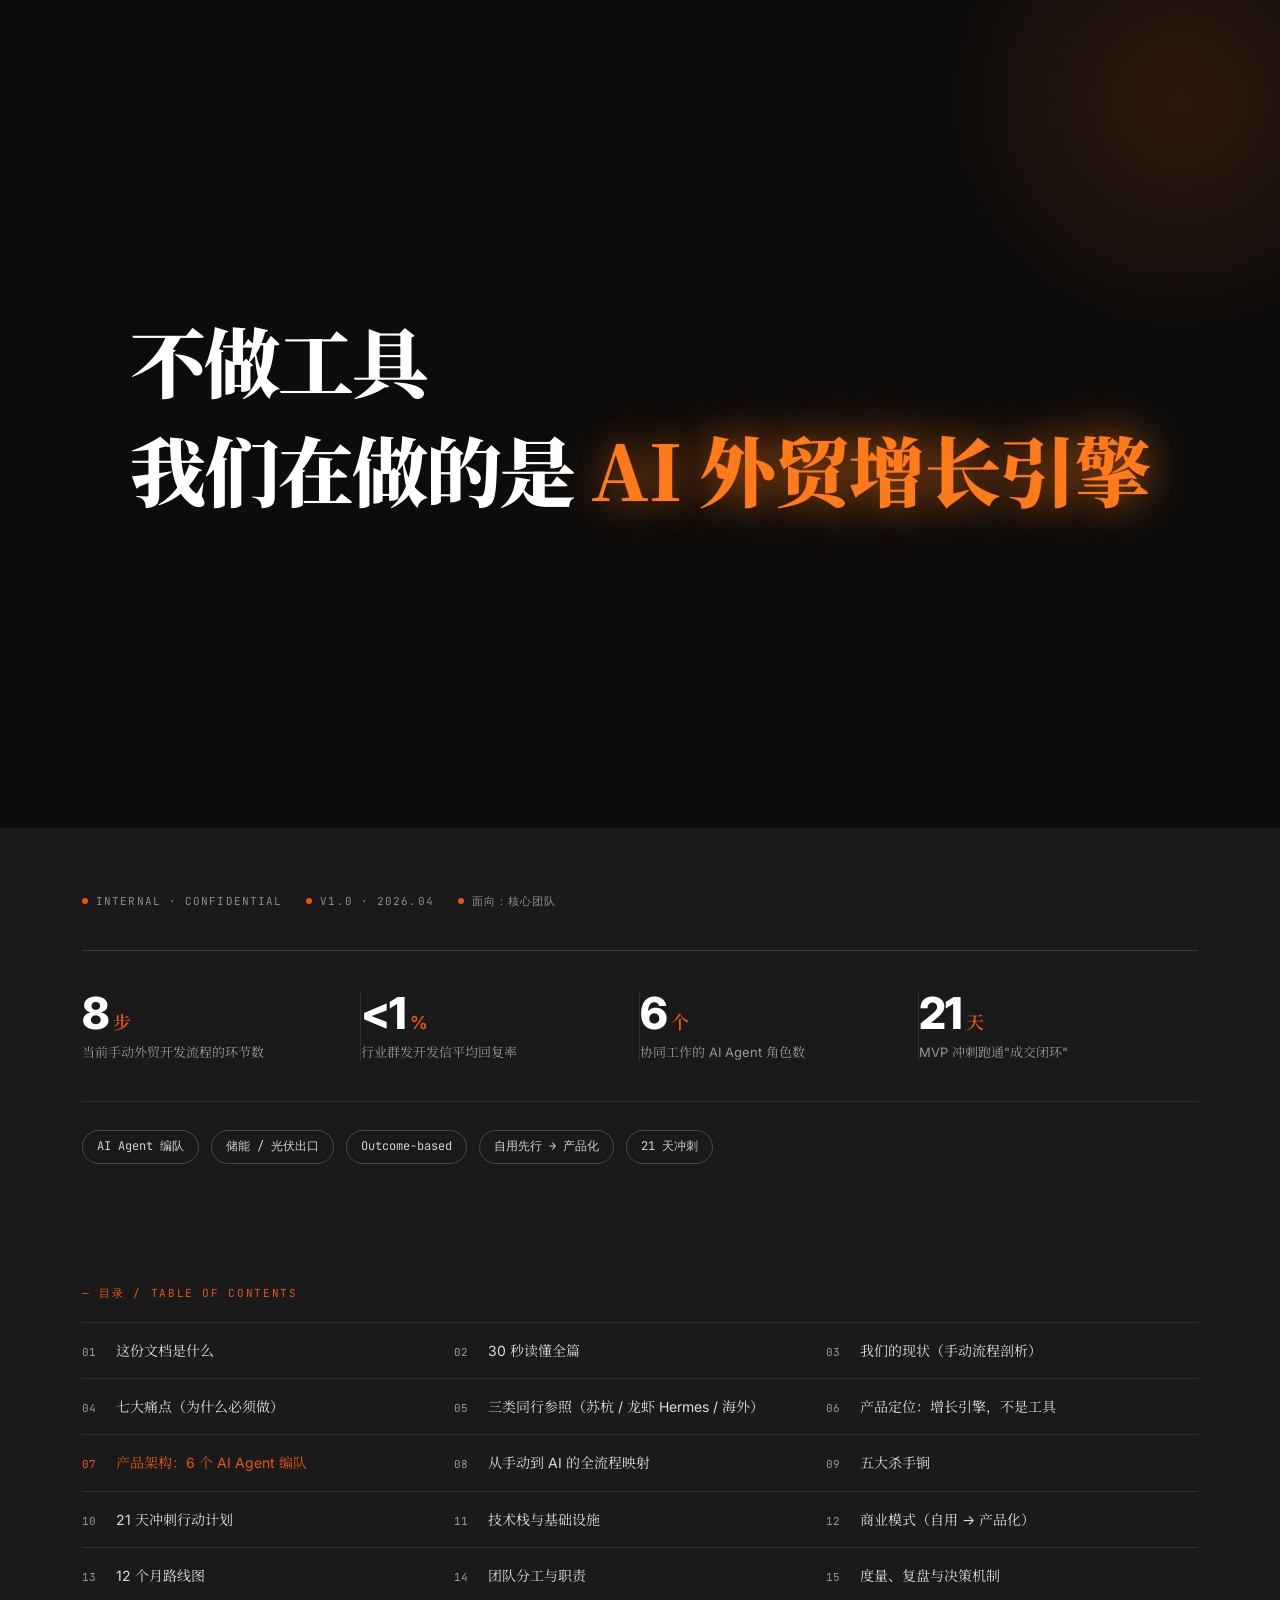
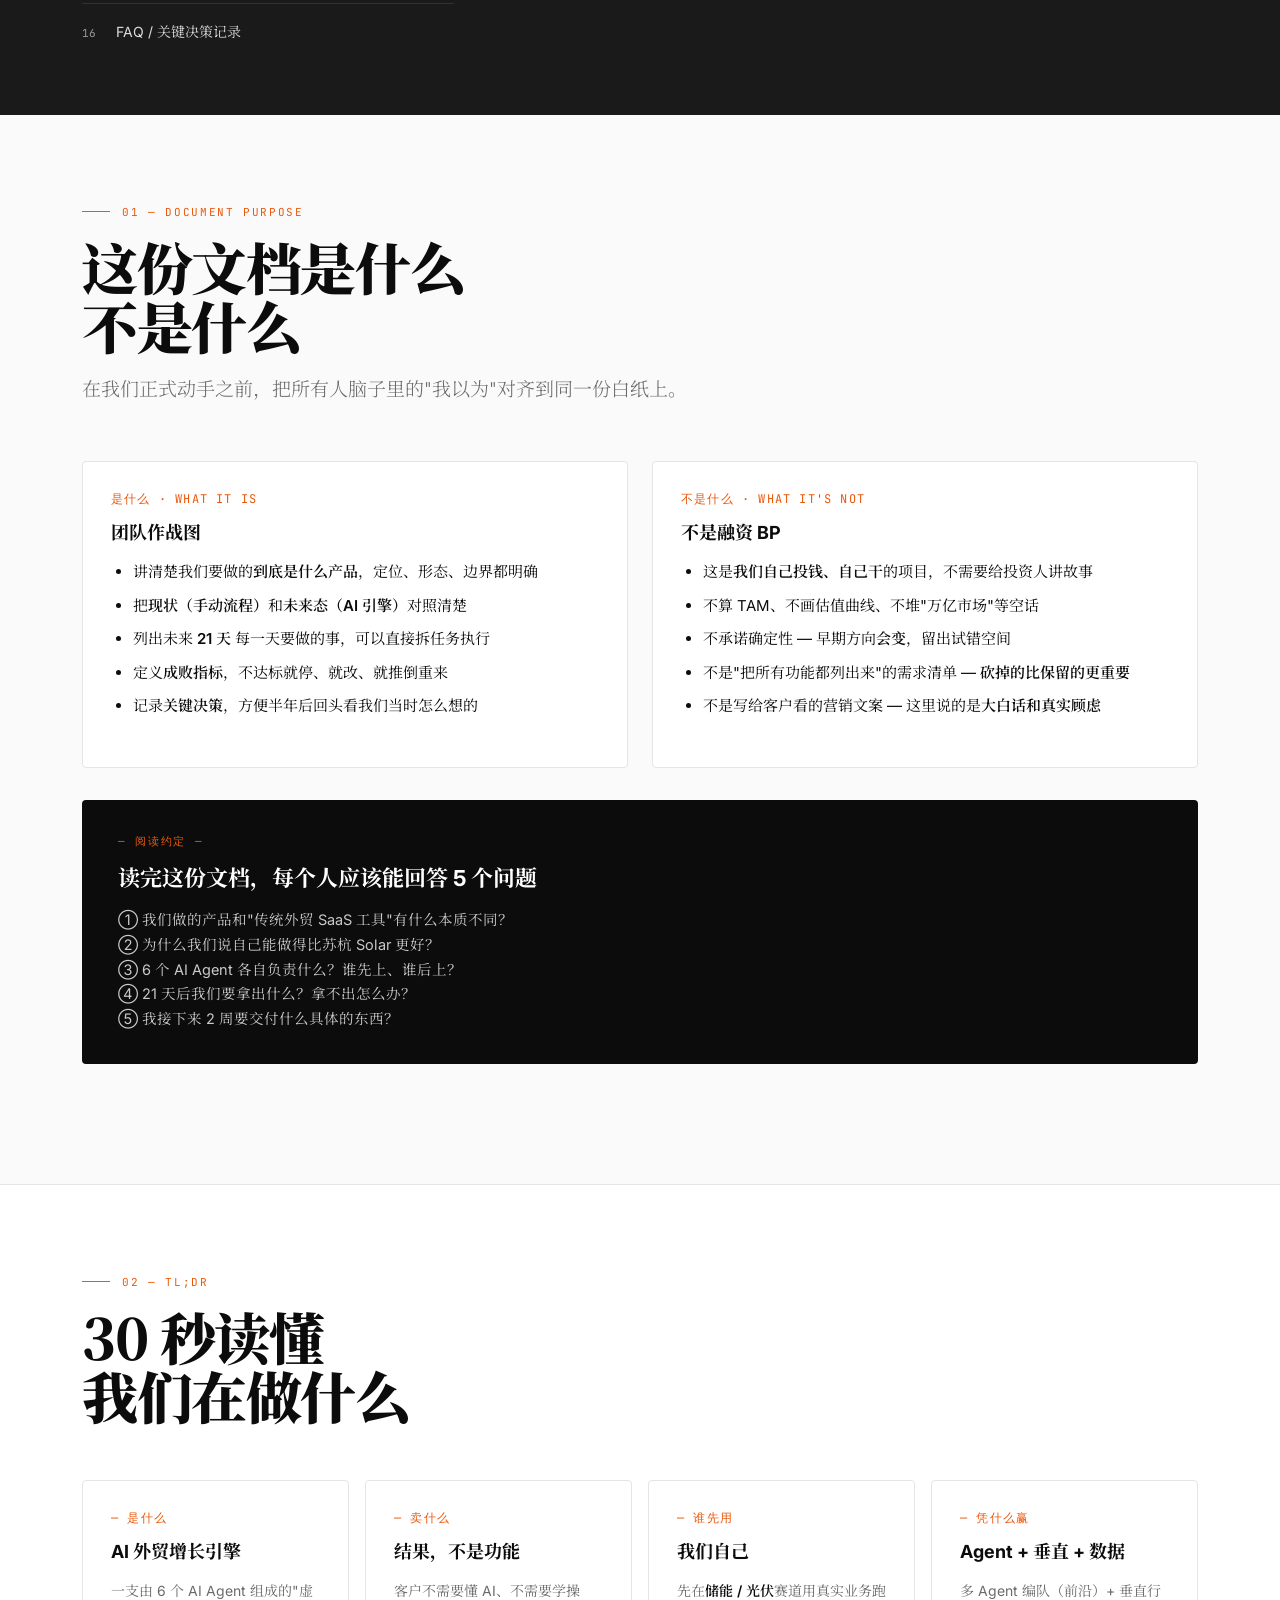
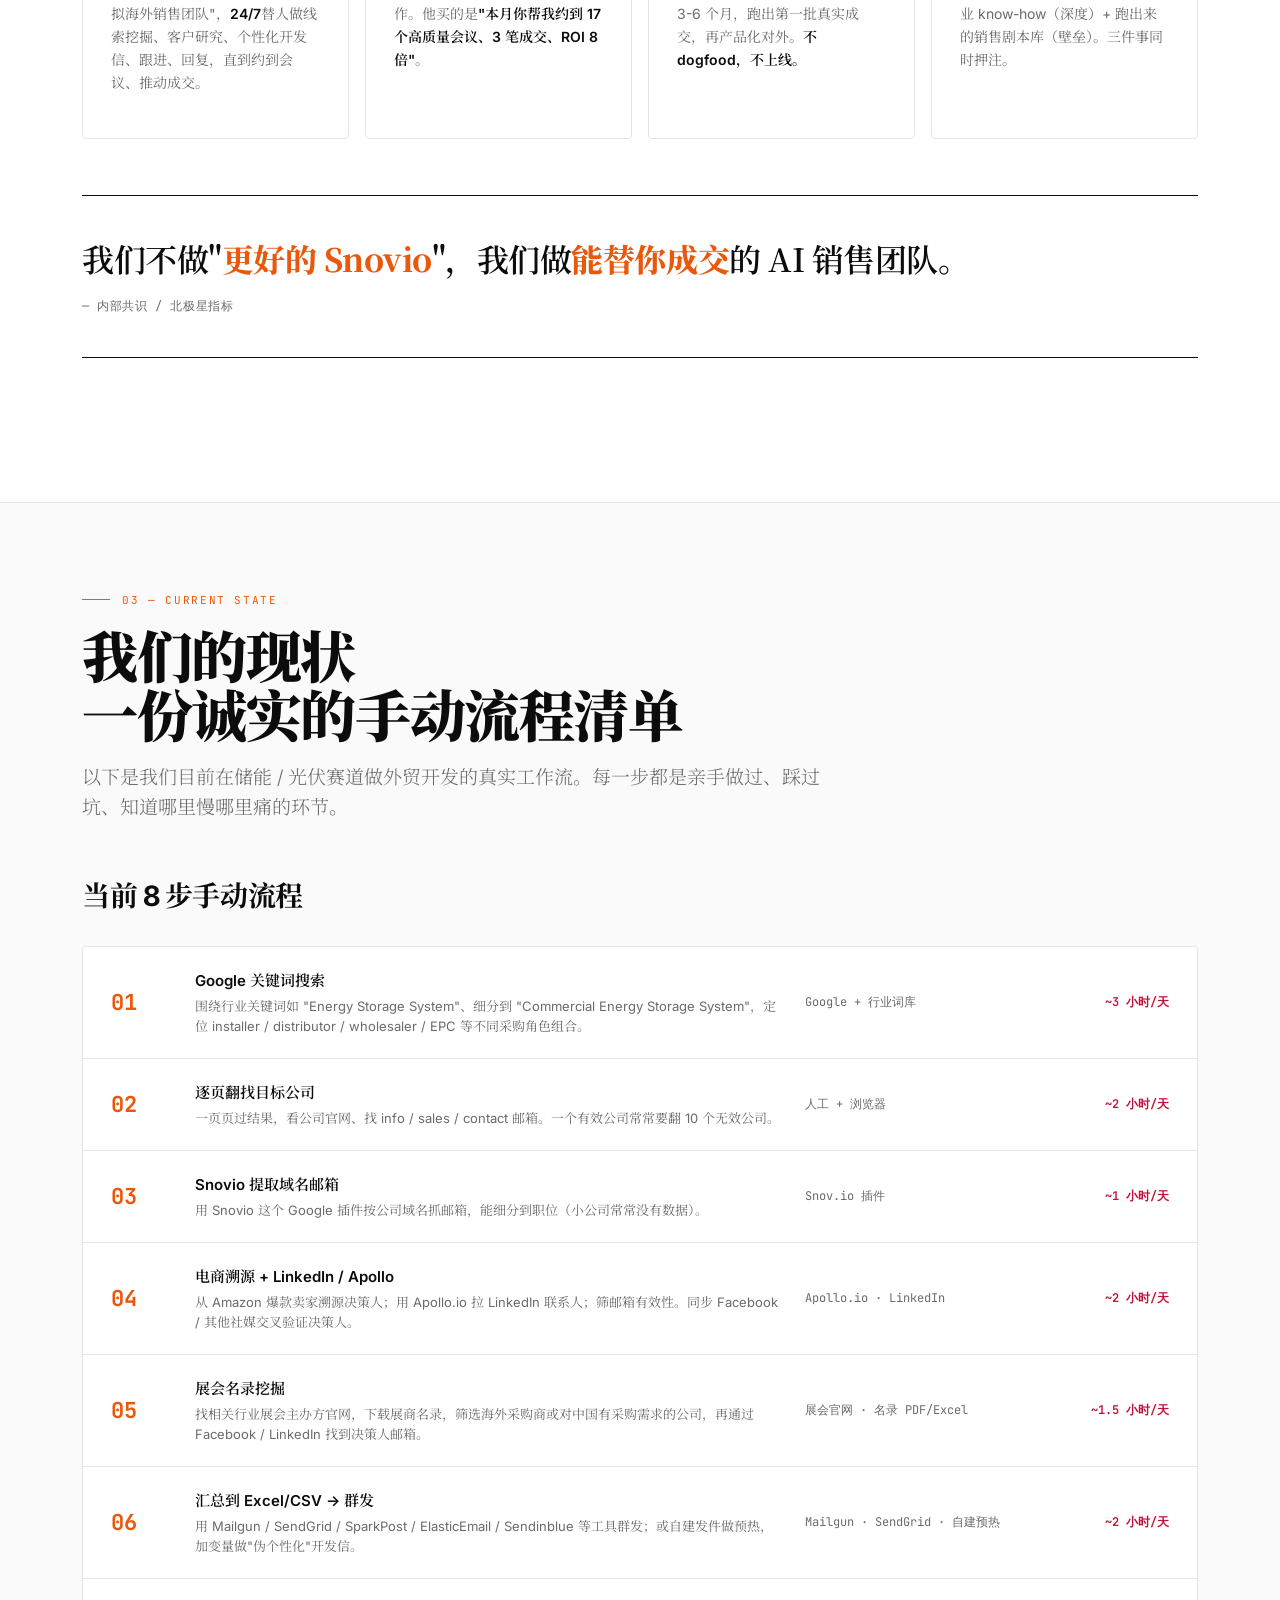
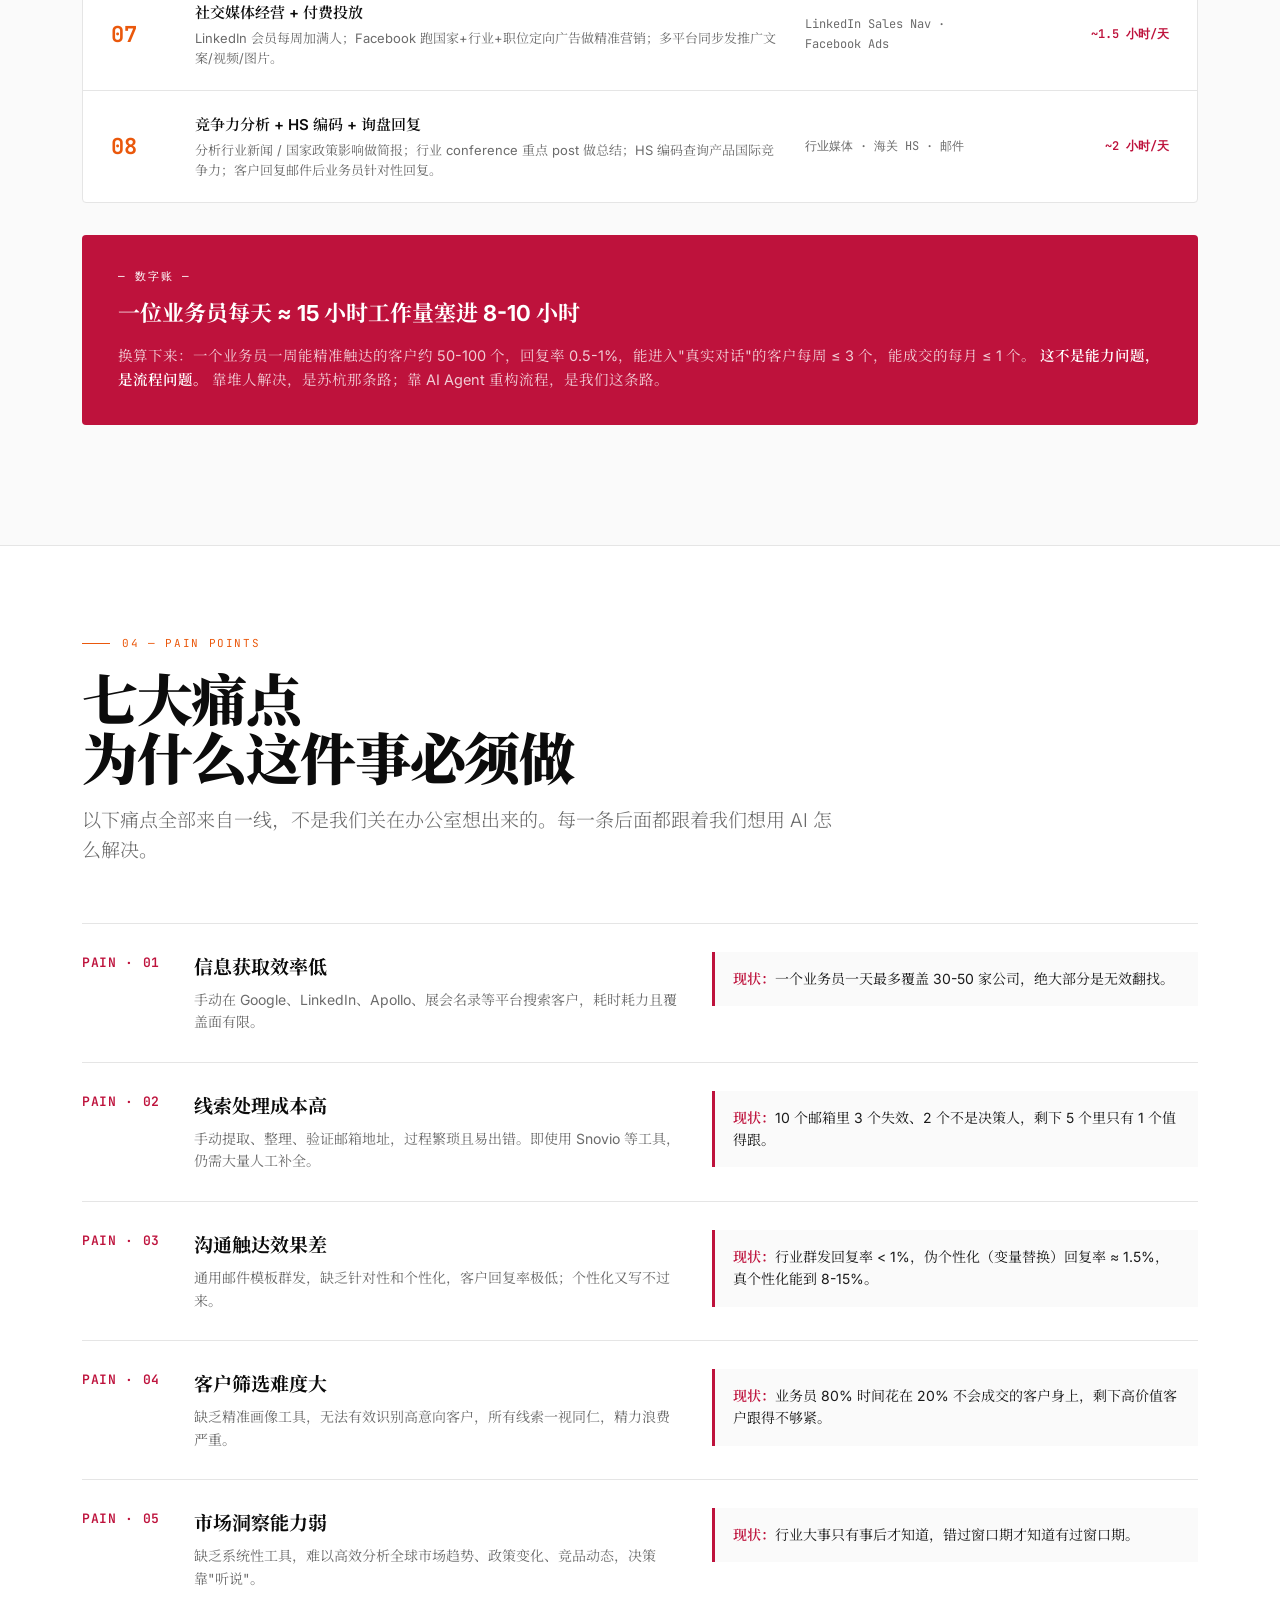
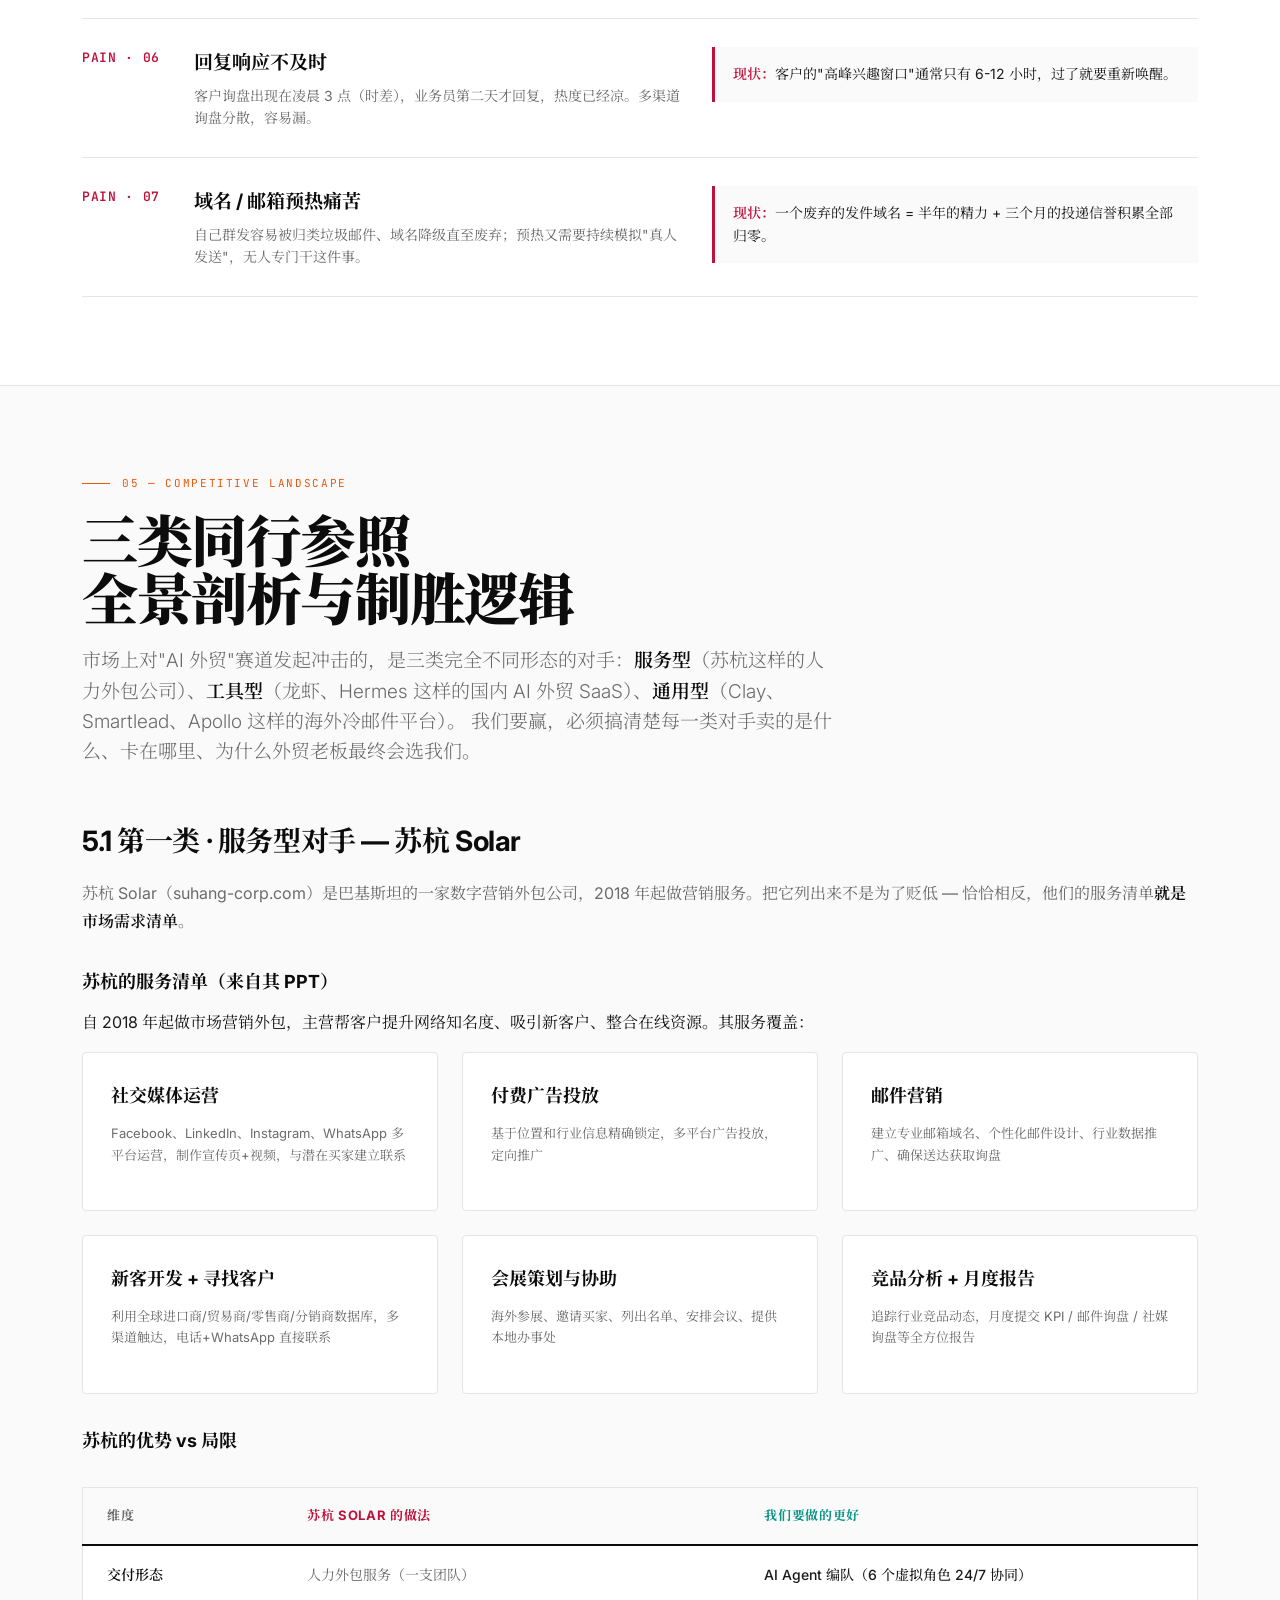
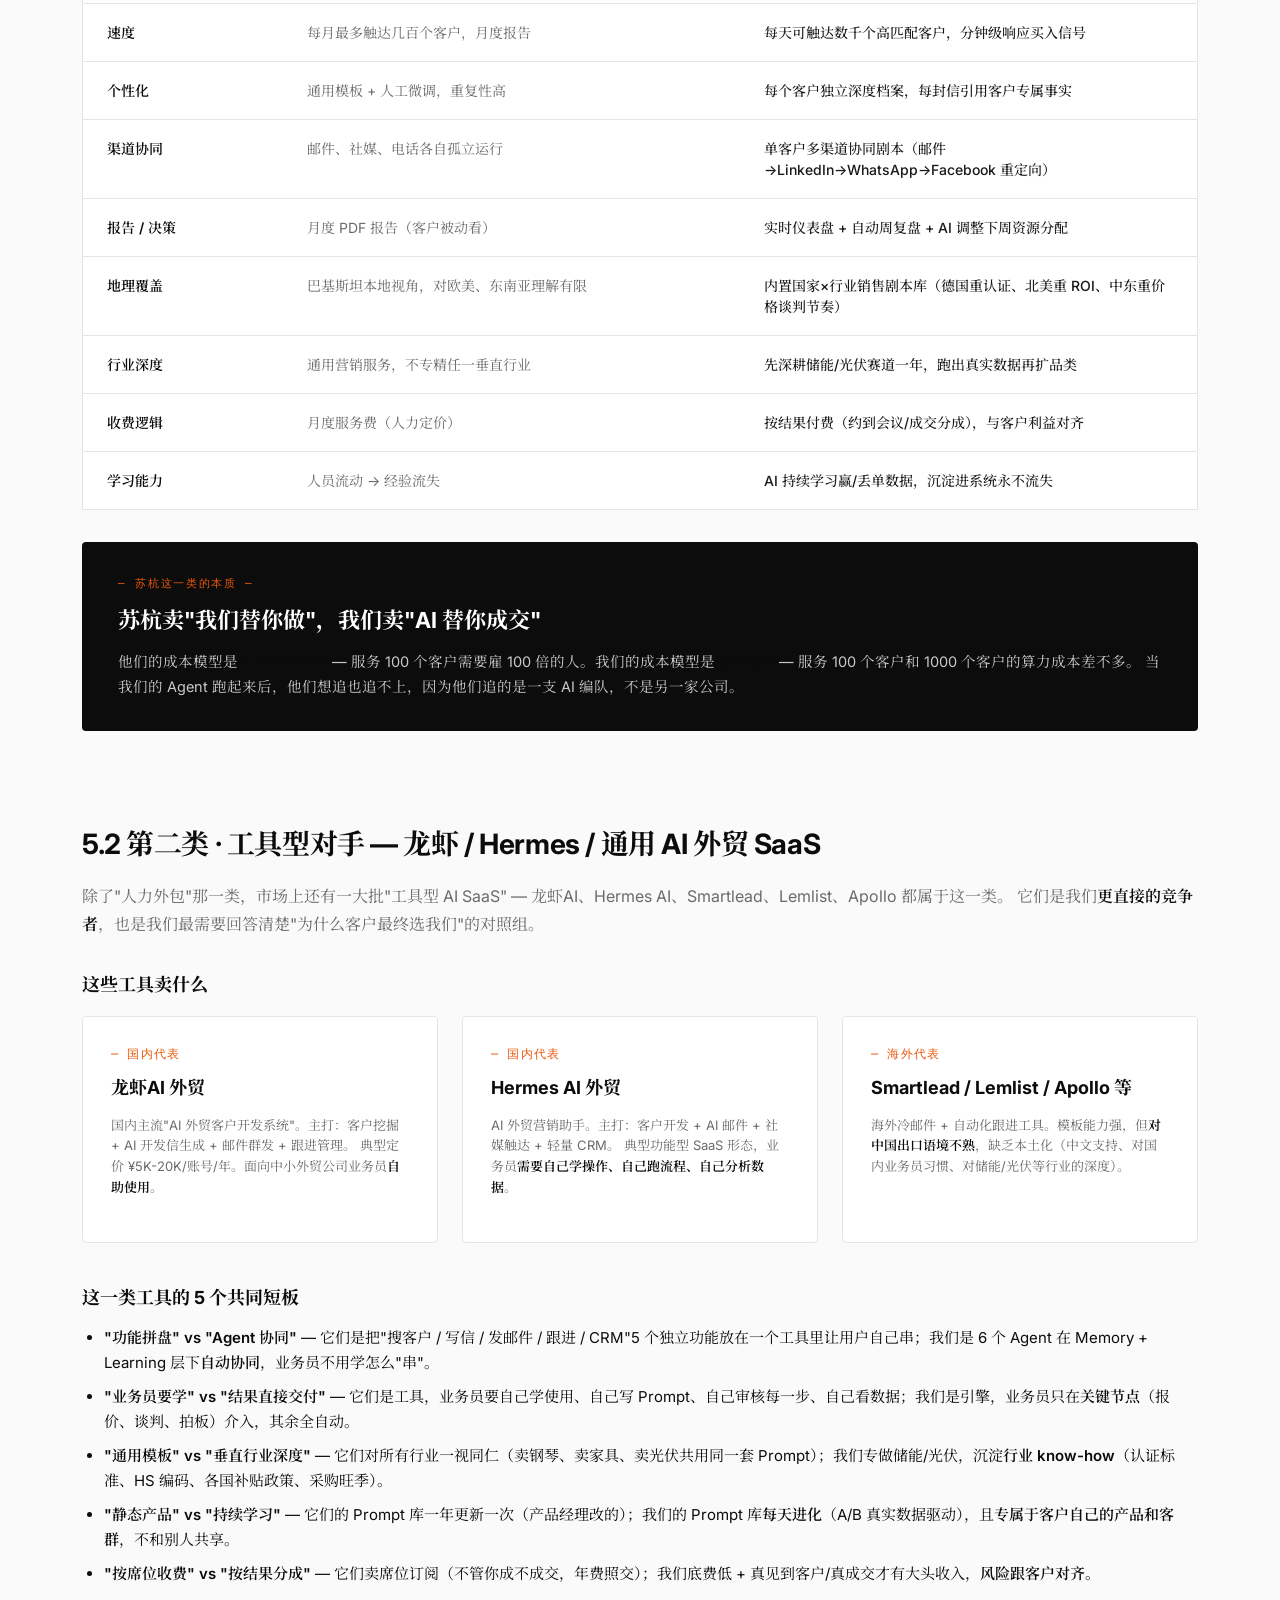
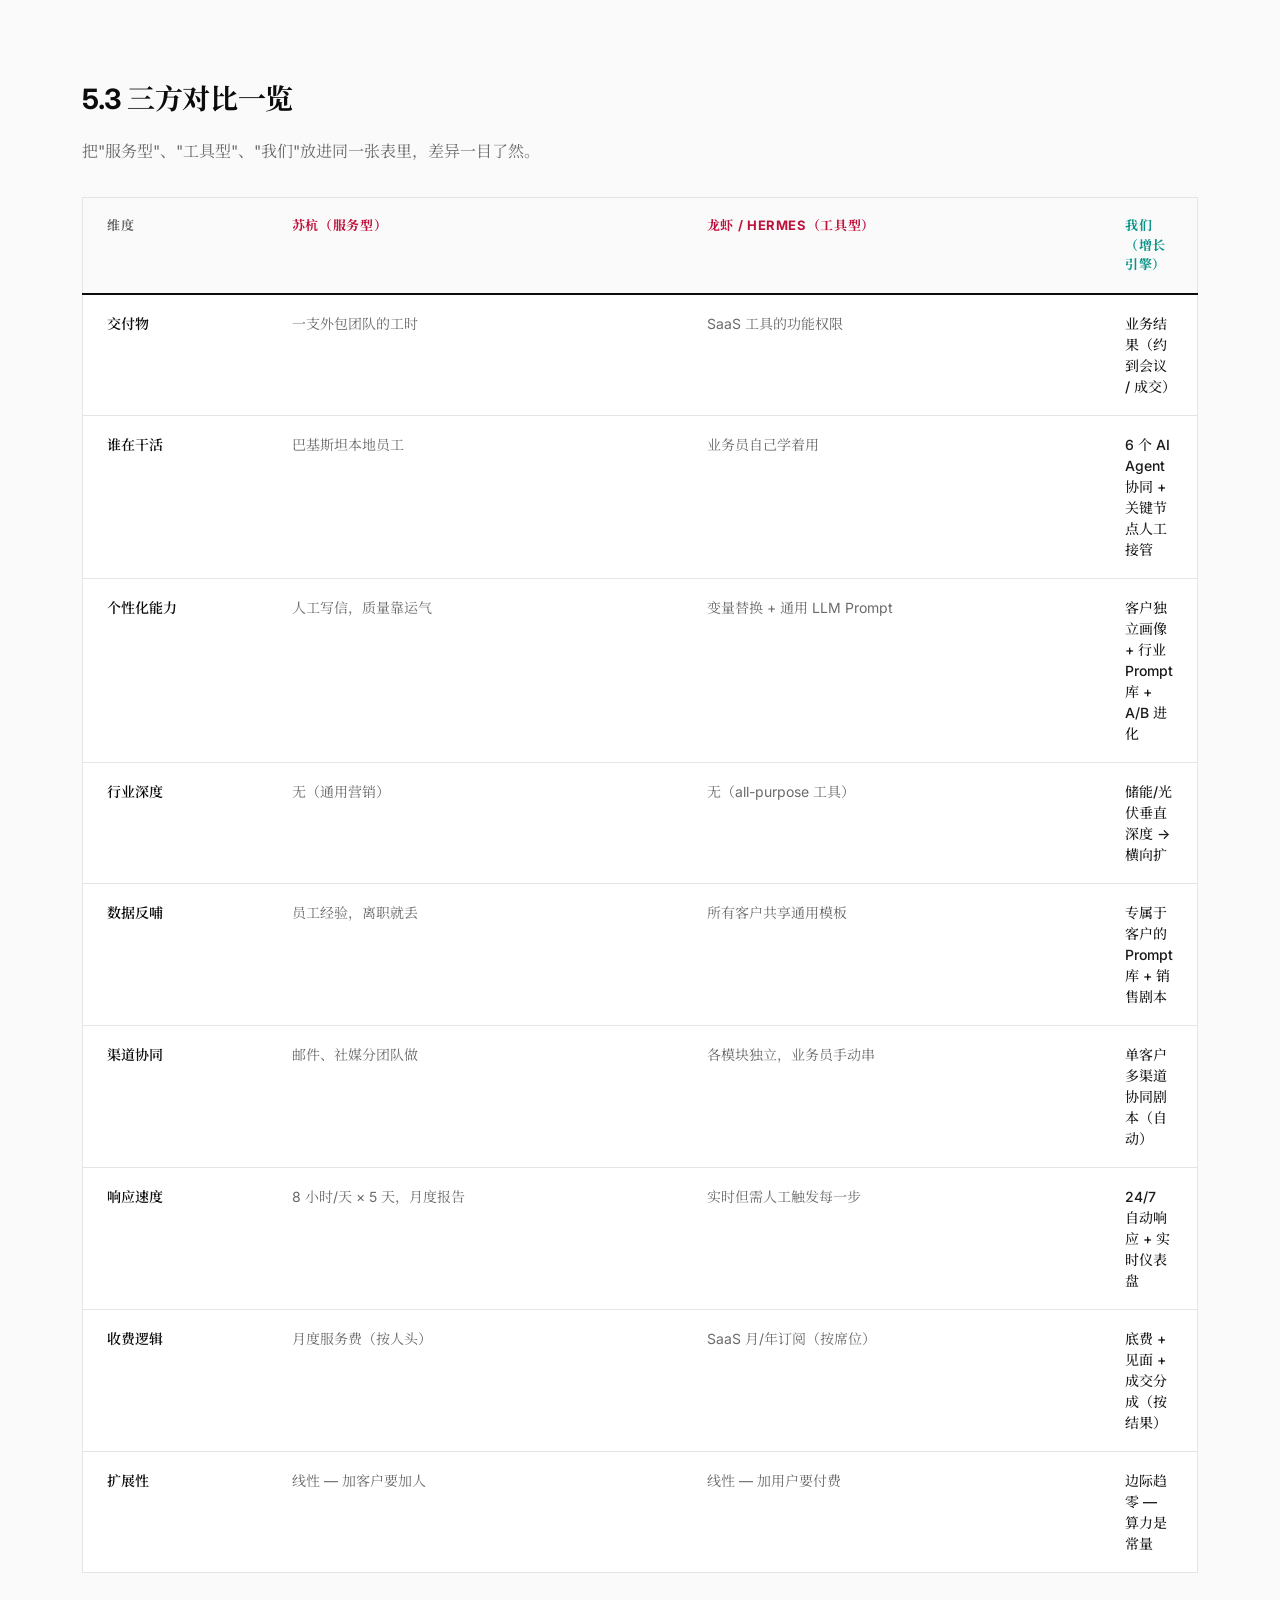
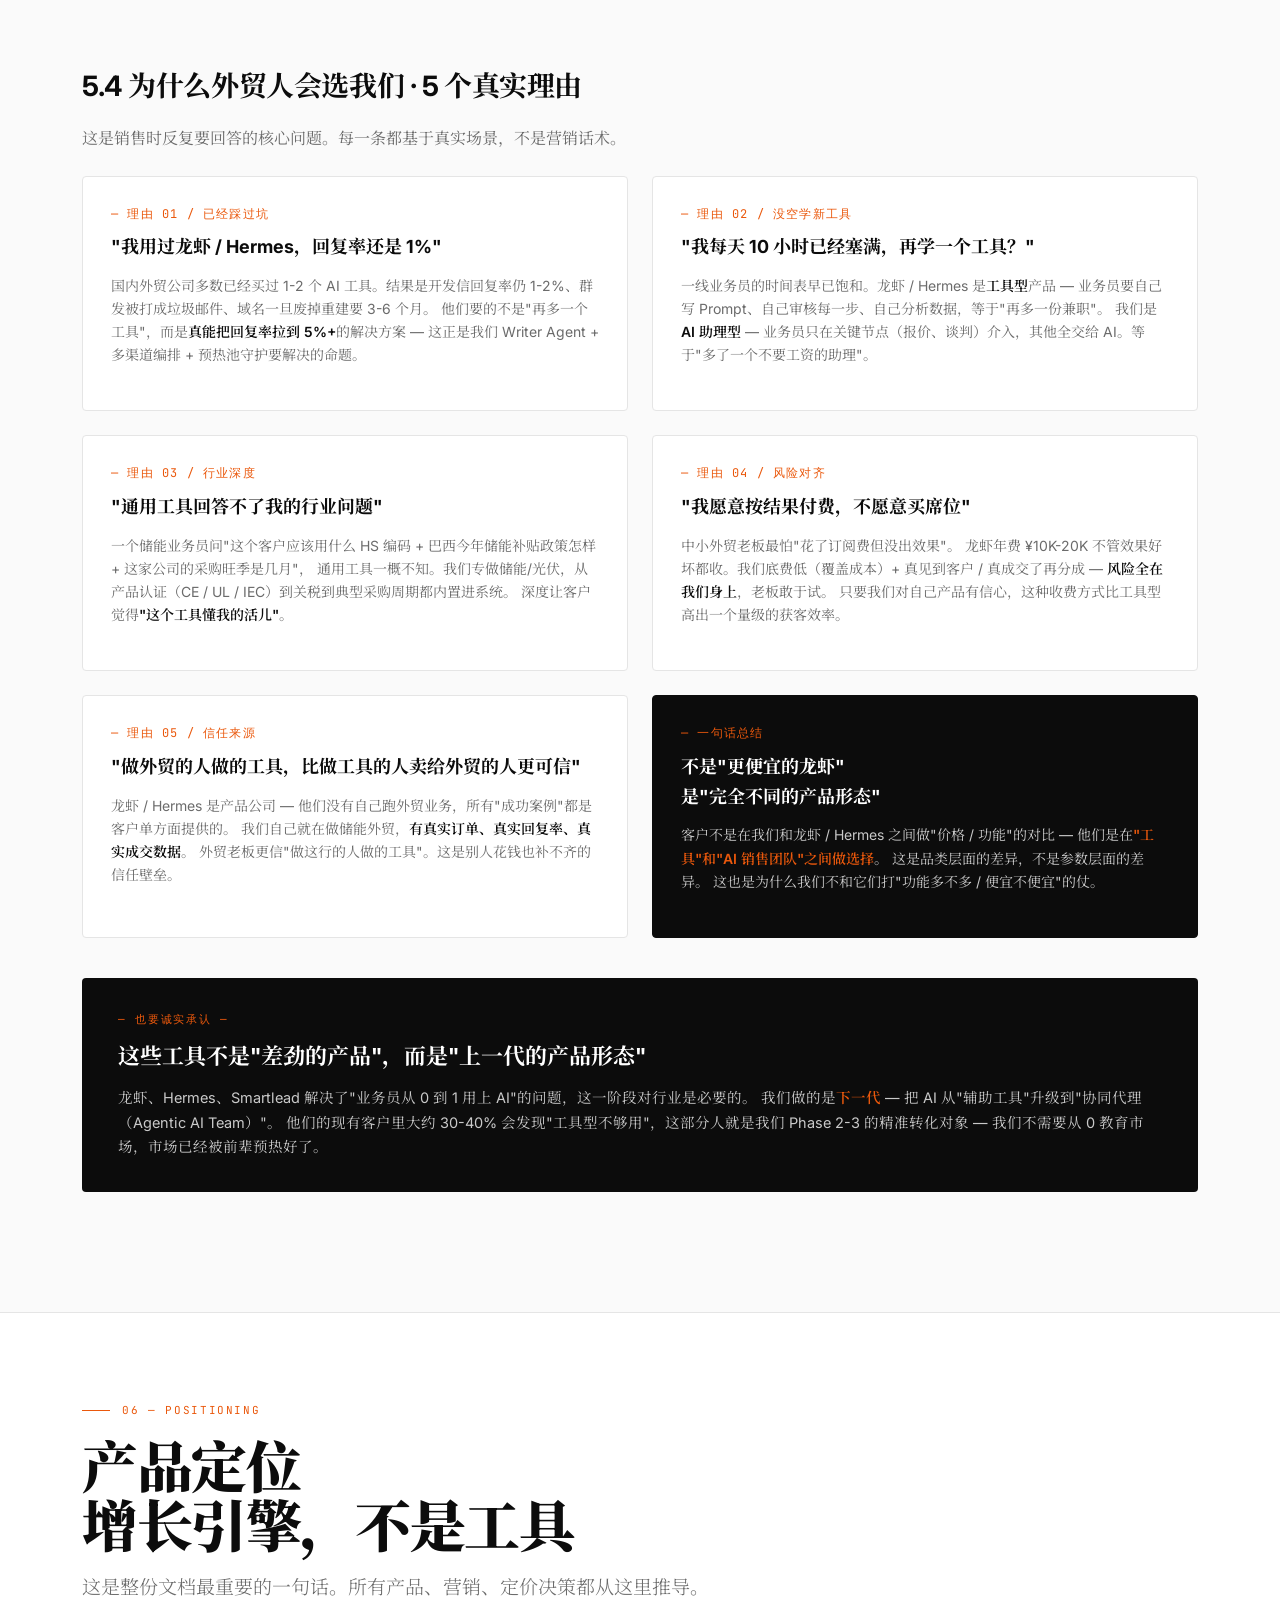
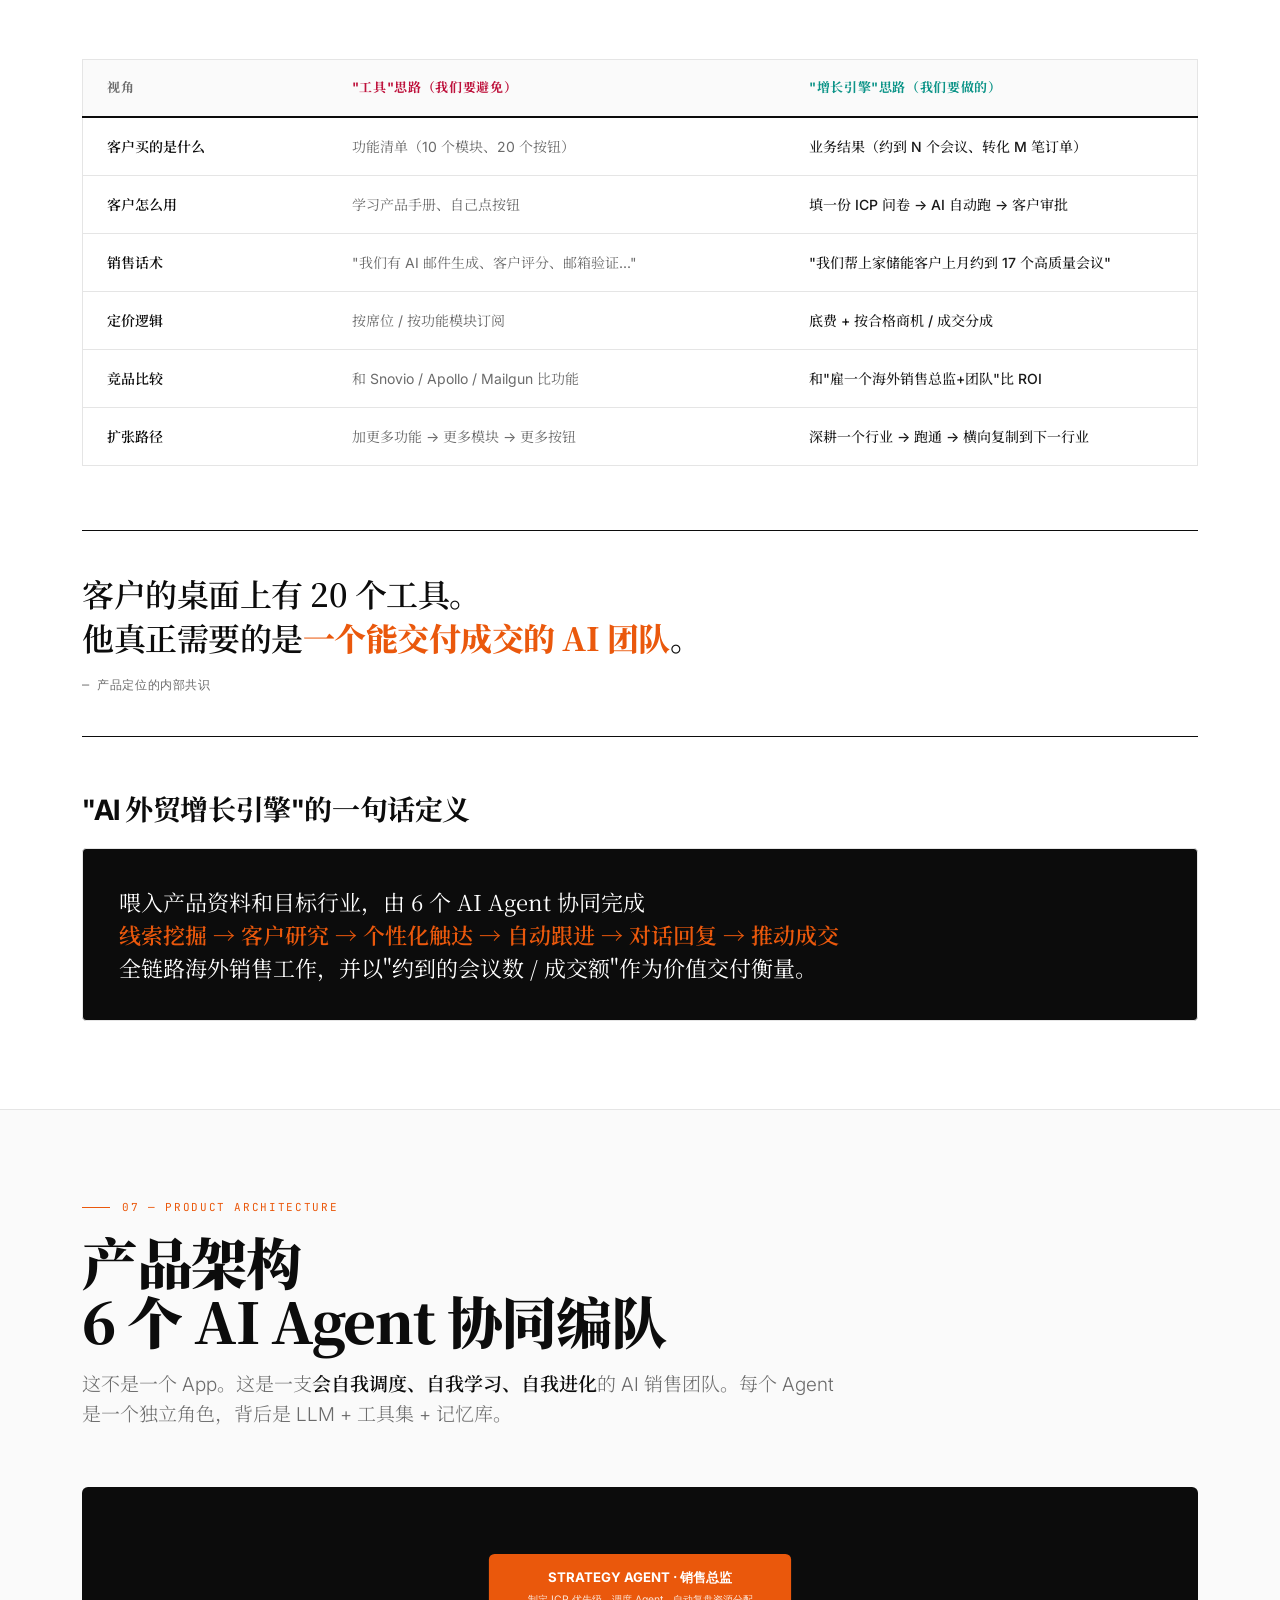
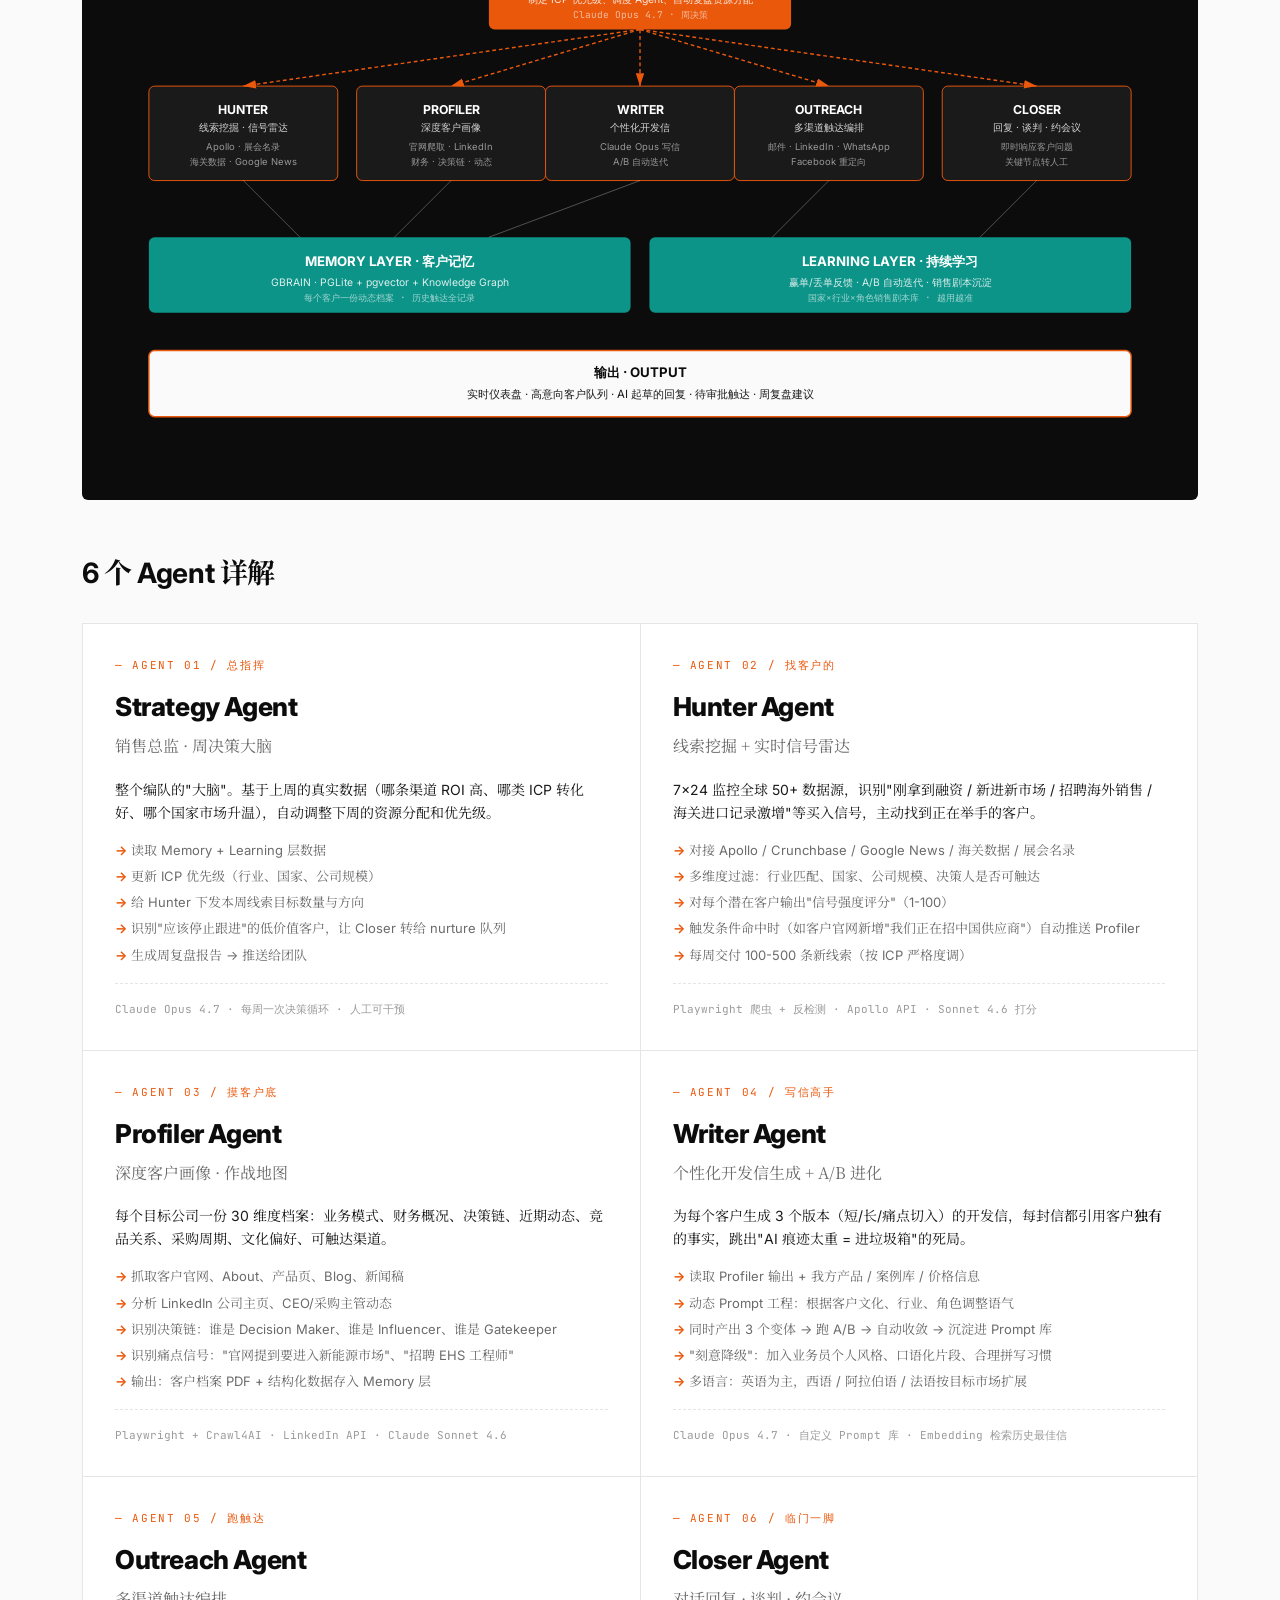
==== index.html @ c5db778c "init: AI 外贸增长引擎内部作战图 v1.0 - 16 章节单页文档（hero / TOC / 痛点 / 同行参照 / 6 Agent 架构 / GBRAIN 知识中枢 / 21 天 MVP /" ====
<!DOCTYPE html>
<html lang="zh-CN">
<head>
<meta charset="UTF-8" />
<meta name="viewport" content="width=device-width, initial-scale=1.0" />
<title>AI 外贸增长引擎 · 内部作战图</title>
<link rel="preconnect" href="https://fonts.googleapis.com" />
<link rel="preconnect" href="https://fonts.gstatic.com" crossorigin />
<link href="https://fonts.googleapis.com/css2?family=Inter:wght@300;400;500;600;700;800;900&family=JetBrains+Mono:wght@400;500;600&family=Noto+Serif+SC:wght@400;600;900&display=swap" rel="stylesheet" />
<link rel="stylesheet" href="style/main.css" />
</head>
<body>

<!-- ======================== HERO · 简约版 ======================== -->
<header class="hero hero-minimal">
  <div class="wrap">
    <h1>不做工具<br />我们在做的是 <em>AI 外贸增长引擎</em></h1>
  </div>
</header>

<!-- ======================== STATS BAND ======================== -->
<section class="stats-band">
  <div class="wrap">
    <div class="stats-meta">
      <span>Internal · Confidential</span>
      <span>v1.0 · 2026.04</span>
      <span>面向：核心团队</span>
    </div>
    <div class="hero-stats">
      <div class="hero-stat">
        <div class="hero-stat-num">8<small>步</small></div>
        <div class="hero-stat-label">当前手动外贸开发流程的环节数</div>
      </div>
      <div class="hero-stat">
        <div class="hero-stat-num">&lt;1<small>%</small></div>
        <div class="hero-stat-label">行业群发开发信平均回复率</div>
      </div>
      <div class="hero-stat">
        <div class="hero-stat-num">6<small>个</small></div>
        <div class="hero-stat-label">协同工作的 AI Agent 角色数</div>
      </div>
      <div class="hero-stat">
        <div class="hero-stat-num">21<small>天</small></div>
        <div class="hero-stat-label">MVP 冲刺跑通"成交闭环"</div>
      </div>
    </div>
    <div class="stats-tags">
      <span class="hero-tag">AI Agent 编队</span>
      <span class="hero-tag">储能 / 光伏出口</span>
      <span class="hero-tag">Outcome-based</span>
      <span class="hero-tag">自用先行 → 产品化</span>
      <span class="hero-tag">21 天冲刺</span>
    </div>
  </div>
</section>

<!-- ======================== TOC ======================== -->
<nav class="toc">
  <div class="wrap">
    <div class="toc-title">— 目录 / Table of Contents</div>
    <div class="toc-grid">
      <a class="toc-item" href="#s1"><span class="toc-item-num">01</span>这份文档是什么</a>
      <a class="toc-item" href="#s2"><span class="toc-item-num">02</span>30 秒读懂全篇</a>
      <a class="toc-item" href="#s3"><span class="toc-item-num">03</span>我们的现状（手动流程剖析）</a>
      <a class="toc-item" href="#s4"><span class="toc-item-num">04</span>七大痛点（为什么必须做）</a>
      <a class="toc-item" href="#s5"><span class="toc-item-num">05</span>三类同行参照（苏杭 / 龙虾 Hermes / 海外）</a>
      <a class="toc-item" href="#s6"><span class="toc-item-num">06</span>产品定位：增长引擎，不是工具</a>
      <a class="toc-item" href="#s7"><span class="toc-item-num">07</span>产品架构：6 个 AI Agent 编队</a>
      <a class="toc-item" href="#s8"><span class="toc-item-num">08</span>从手动到 AI 的全流程映射</a>
      <a class="toc-item" href="#s9"><span class="toc-item-num">09</span>五大杀手锏</a>
      <a class="toc-item" href="#s10"><span class="toc-item-num">10</span>21 天冲刺行动计划</a>
      <a class="toc-item" href="#s11"><span class="toc-item-num">11</span>技术栈与基础设施</a>
      <a class="toc-item" href="#s12"><span class="toc-item-num">12</span>商业模式（自用 → 产品化）</a>
      <a class="toc-item" href="#s13"><span class="toc-item-num">13</span>12 个月路线图</a>
      <a class="toc-item" href="#s14"><span class="toc-item-num">14</span>团队分工与职责</a>
      <a class="toc-item" href="#s15"><span class="toc-item-num">15</span>度量、复盘与决策机制</a>
      <a class="toc-item" href="#s16"><span class="toc-item-num">16</span>FAQ / 关键决策记录</a>
    </div>
  </div>
</nav>

<!-- ======================== 01 ======================== -->
<section id="s1">
  <div class="wrap">
    <div class="section-head">
      <div class="section-tag">01 — Document Purpose</div>
      <h2>这份文档是什么<br />不是什么</h2>
      <p class="lead">
        在我们正式动手之前，把所有人脑子里的"我以为"对齐到同一份白纸上。
      </p>
    </div>

    <div class="grid-2">
      <div class="card">
        <div class="card-num">是什么 · WHAT IT IS</div>
        <h4>团队作战图</h4>
        <ul>
          <li>讲清楚我们要做的<strong>到底是什么产品</strong>，定位、形态、边界都明确</li>
          <li>把<strong>现状（手动流程）</strong>和<strong>未来态（AI 引擎）</strong>对照清楚</li>
          <li>列出未来 <strong>21 天</strong> 每一天要做的事，可以直接拆任务执行</li>
          <li>定义<strong>成败指标</strong>，不达标就停、就改、就推倒重来</li>
          <li>记录<strong>关键决策</strong>，方便半年后回头看我们当时怎么想的</li>
        </ul>
      </div>
      <div class="card">
        <div class="card-num">不是什么 · WHAT IT'S NOT</div>
        <h4>不是融资 BP</h4>
        <ul>
          <li>这是<strong>我们自己投钱、自己干</strong>的项目，不需要给投资人讲故事</li>
          <li>不算 TAM、不画估值曲线、不堆"万亿市场"等空话</li>
          <li>不承诺确定性 — 早期方向<strong>会变</strong>，留出试错空间</li>
          <li>不是"把所有功能都列出来"的需求清单 — <strong>砍掉的比保留的更重要</strong></li>
          <li>不是写给客户看的营销文案 — 这里说的是<strong>大白话和真实顾虑</strong></li>
        </ul>
      </div>
    </div>

    <div class="callout">
      <span class="callout-tag">— 阅读约定 —</span>
      <h4>读完这份文档，每个人应该能回答 5 个问题</h4>
      <p>
        ① 我们做的产品和"传统外贸 SaaS 工具"有什么本质不同？<br>
        ② 为什么我们说自己能做得比苏杭 Solar 更好？<br>
        ③ 6 个 AI Agent 各自负责什么？谁先上、谁后上？<br>
        ④ 21 天后我们要拿出什么？拿不出怎么办？<br>
        ⑤ 我接下来 2 周要交付什么具体的东西？
      </p>
    </div>
  </div>
</section>

<!-- ======================== 02 TL;DR ======================== -->
<section id="s2" style="background: var(--paper);">
  <div class="wrap">
    <div class="section-head">
      <div class="section-tag">02 — TL;DR</div>
      <h2>30 秒读懂<br />我们在做什么</h2>
    </div>

    <div class="grid-4">
      <div class="card">
        <div class="card-num">— 是什么</div>
        <h4>AI 外贸增长引擎</h4>
        <p style="font-size: 14px; color: var(--muted); line-height: 1.65;">
          一支由 6 个 AI Agent 组成的"虚拟海外销售团队"，<strong>24/7</strong>替人做线索挖掘、客户研究、个性化开发信、跟进、回复，直到约到会议、推动成交。
        </p>
      </div>
      <div class="card">
        <div class="card-num">— 卖什么</div>
        <h4>结果，不是功能</h4>
        <p style="font-size: 14px; color: var(--muted); line-height: 1.65;">
          客户不需要懂 AI、不需要学操作。他买的是<strong>"本月你帮我约到 17 个高质量会议、3 笔成交、ROI 8 倍"</strong>。
        </p>
      </div>
      <div class="card">
        <div class="card-num">— 谁先用</div>
        <h4>我们自己</h4>
        <p style="font-size: 14px; color: var(--muted); line-height: 1.65;">
          先在<strong>储能 / 光伏</strong>赛道用真实业务跑 3-6 个月，跑出第一批真实成交，再产品化对外。<strong>不 dogfood，不上线。</strong>
        </p>
      </div>
      <div class="card">
        <div class="card-num">— 凭什么赢</div>
        <h4>Agent + 垂直 + 数据</h4>
        <p style="font-size: 14px; color: var(--muted); line-height: 1.65;">
          多 Agent 编队（前沿）+ 垂直行业 know-how（深度）+ 跑出来的销售剧本库（壁垒）。三件事同时押注。
        </p>
      </div>
    </div>

    <div class="pull-quote">
      <p class="pull-quote-text">
        我们不做"<em>更好的 Snovio</em>"，我们做<em>能替你成交</em>的 AI 销售团队。
      </p>
      <div class="pull-quote-attr">— 内部共识 / 北极星指标</div>
    </div>
  </div>
</section>

<!-- ======================== 03 现状 ======================== -->
<section id="s3">
  <div class="wrap">
    <div class="section-head">
      <div class="section-tag">03 — Current State</div>
      <h2>我们的现状<br />一份诚实的手动流程清单</h2>
      <p class="lead">
        以下是我们目前在储能 / 光伏赛道做外贸开发的真实工作流。每一步都是亲手做过、踩过坑、知道哪里慢哪里痛的环节。
      </p>
    </div>

    <h3>当前 8 步手动流程</h3>

    <div class="flow">
      <div class="flow-step">
        <div class="flow-step-num">01</div>
        <div>
          <div class="flow-step-title">Google 关键词搜索</div>
          <div class="flow-step-detail">围绕行业关键词如 "Energy Storage System"、细分到 "Commercial Energy Storage System"，定位 installer / distributor / wholesaler / EPC 等不同采购角色组合。</div>
        </div>
        <div class="flow-step-tools">Google + 行业词库</div>
        <div class="flow-step-time">~3 小时/天</div>
      </div>

      <div class="flow-step">
        <div class="flow-step-num">02</div>
        <div>
          <div class="flow-step-title">逐页翻找目标公司</div>
          <div class="flow-step-detail">一页页过结果，看公司官网、找 info / sales / contact 邮箱。一个有效公司常常要翻 10 个无效公司。</div>
        </div>
        <div class="flow-step-tools">人工 + 浏览器</div>
        <div class="flow-step-time">~2 小时/天</div>
      </div>

      <div class="flow-step">
        <div class="flow-step-num">03</div>
        <div>
          <div class="flow-step-title">Snovio 提取域名邮箱</div>
          <div class="flow-step-detail">用 Snovio 这个 Google 插件按公司域名抓邮箱，能细分到职位（小公司常常没有数据）。</div>
        </div>
        <div class="flow-step-tools">Snov.io 插件</div>
        <div class="flow-step-time">~1 小时/天</div>
      </div>

      <div class="flow-step">
        <div class="flow-step-num">04</div>
        <div>
          <div class="flow-step-title">电商溯源 + LinkedIn / Apollo</div>
          <div class="flow-step-detail">从 Amazon 爆款卖家溯源决策人；用 Apollo.io 拉 LinkedIn 联系人；筛邮箱有效性。同步 Facebook / 其他社媒交叉验证决策人。</div>
        </div>
        <div class="flow-step-tools">Apollo.io · LinkedIn</div>
        <div class="flow-step-time">~2 小时/天</div>
      </div>

      <div class="flow-step">
        <div class="flow-step-num">05</div>
        <div>
          <div class="flow-step-title">展会名录挖掘</div>
          <div class="flow-step-detail">找相关行业展会主办方官网，下载展商名录，筛选海外采购商或对中国有采购需求的公司，再通过 Facebook / LinkedIn 找到决策人邮箱。</div>
        </div>
        <div class="flow-step-tools">展会官网 · 名录 PDF/Excel</div>
        <div class="flow-step-time">~1.5 小时/天</div>
      </div>

      <div class="flow-step">
        <div class="flow-step-num">06</div>
        <div>
          <div class="flow-step-title">汇总到 Excel/CSV → 群发</div>
          <div class="flow-step-detail">用 Mailgun / SendGrid / SparkPost / ElasticEmail / Sendinblue 等工具群发；或自建发件做预热，加变量做"伪个性化"开发信。</div>
        </div>
        <div class="flow-step-tools">Mailgun · SendGrid · 自建预热</div>
        <div class="flow-step-time">~2 小时/天</div>
      </div>

      <div class="flow-step">
        <div class="flow-step-num">07</div>
        <div>
          <div class="flow-step-title">社交媒体经营 + 付费投放</div>
          <div class="flow-step-detail">LinkedIn 会员每周加满人；Facebook 跑国家+行业+职位定向广告做精准营销；多平台同步发推广文案/视频/图片。</div>
        </div>
        <div class="flow-step-tools">LinkedIn Sales Nav · Facebook Ads</div>
        <div class="flow-step-time">~1.5 小时/天</div>
      </div>

      <div class="flow-step">
        <div class="flow-step-num">08</div>
        <div>
          <div class="flow-step-title">竞争力分析 + HS 编码 + 询盘回复</div>
          <div class="flow-step-detail">分析行业新闻 / 国家政策影响做简报；行业 conference 重点 post 做总结；HS 编码查询产品国际竞争力；客户回复邮件后业务员针对性回复。</div>
        </div>
        <div class="flow-step-tools">行业媒体 · 海关 HS · 邮件</div>
        <div class="flow-step-time">~2 小时/天</div>
      </div>
    </div>

    <div class="callout" style="background: var(--rose); margin-top: 32px;">
      <span class="callout-tag" style="color: white;">— 数字账 —</span>
      <h4>一位业务员每天 ≈ 15 小时工作量塞进 8-10 小时</h4>
      <p>
        换算下来：一个业务员一周能精准触达的客户约 50-100 个，回复率 0.5-1%，能进入"真实对话"的客户每周 ≤ 3 个，能成交的每月 ≤ 1 个。
        <strong style="color: white;">这不是能力问题，是流程问题。</strong>
        靠堆人解决，是苏杭那条路；靠 AI Agent 重构流程，是我们这条路。
      </p>
    </div>
  </div>
</section>

<!-- ======================== 04 痛点 ======================== -->
<section id="s4" style="background: var(--paper);">
  <div class="wrap">
    <div class="section-head">
      <div class="section-tag">04 — Pain Points</div>
      <h2>七大痛点<br />为什么这件事必须做</h2>
      <p class="lead">
        以下痛点全部来自一线，不是我们关在办公室想出来的。每一条后面都跟着我们想用 AI 怎么解决。
      </p>
    </div>

    <div class="pain-list">
      <div class="pain-row">
        <div class="pain-num">PAIN · 01</div>
        <div>
          <div class="pain-title">信息获取效率低</div>
          <div class="pain-detail">手动在 Google、LinkedIn、Apollo、展会名录等平台搜索客户，耗时耗力且覆盖面有限。</div>
        </div>
        <div class="pain-quote">一个业务员一天最多覆盖 30-50 家公司，绝大部分是无效翻找。</div>
      </div>

      <div class="pain-row">
        <div class="pain-num">PAIN · 02</div>
        <div>
          <div class="pain-title">线索处理成本高</div>
          <div class="pain-detail">手动提取、整理、验证邮箱地址，过程繁琐且易出错。即使用 Snovio 等工具，仍需大量人工补全。</div>
        </div>
        <div class="pain-quote">10 个邮箱里 3 个失效、2 个不是决策人，剩下 5 个里只有 1 个值得跟。</div>
      </div>

      <div class="pain-row">
        <div class="pain-num">PAIN · 03</div>
        <div>
          <div class="pain-title">沟通触达效果差</div>
          <div class="pain-detail">通用邮件模板群发，缺乏针对性和个性化，客户回复率极低；个性化又写不过来。</div>
        </div>
        <div class="pain-quote">行业群发回复率 &lt; 1%，伪个性化（变量替换）回复率 ≈ 1.5%，真个性化能到 8-15%。</div>
      </div>

      <div class="pain-row">
        <div class="pain-num">PAIN · 04</div>
        <div>
          <div class="pain-title">客户筛选难度大</div>
          <div class="pain-detail">缺乏精准画像工具，无法有效识别高意向客户，所有线索一视同仁，精力浪费严重。</div>
        </div>
        <div class="pain-quote">业务员 80% 时间花在 20% 不会成交的客户身上，剩下高价值客户跟得不够紧。</div>
      </div>

      <div class="pain-row">
        <div class="pain-num">PAIN · 05</div>
        <div>
          <div class="pain-title">市场洞察能力弱</div>
          <div class="pain-detail">缺乏系统性工具，难以高效分析全球市场趋势、政策变化、竞品动态，决策靠"听说"。</div>
        </div>
        <div class="pain-quote">行业大事只有事后才知道，错过窗口期才知道有过窗口期。</div>
      </div>

      <div class="pain-row">
        <div class="pain-num">PAIN · 06</div>
        <div>
          <div class="pain-title">回复响应不及时</div>
          <div class="pain-detail">客户询盘出现在凌晨 3 点（时差），业务员第二天才回复，热度已经凉。多渠道询盘分散，容易漏。</div>
        </div>
        <div class="pain-quote">客户的"高峰兴趣窗口"通常只有 6-12 小时，过了就要重新唤醒。</div>
      </div>

      <div class="pain-row">
        <div class="pain-num">PAIN · 07</div>
        <div>
          <div class="pain-title">域名 / 邮箱预热痛苦</div>
          <div class="pain-detail">自己群发容易被归类垃圾邮件、域名降级直至废弃；预热又需要持续模拟"真人发送"，无人专门干这件事。</div>
        </div>
        <div class="pain-quote">一个废弃的发件域名 = 半年的精力 + 三个月的投递信誉积累全部归零。</div>
      </div>
    </div>
  </div>
</section>

<!-- ======================== 05 苏杭 ======================== -->
<section id="s5">
  <div class="wrap">
    <div class="section-head">
      <div class="section-tag">05 — Competitive Landscape</div>
      <h2>三类同行参照<br />全景剖析与制胜逻辑</h2>
      <p class="lead">
        市场上对"AI 外贸"赛道发起冲击的，是三类完全不同形态的对手：<strong>服务型</strong>（苏杭这样的人力外包公司）、<strong>工具型</strong>（龙虾、Hermes 这样的国内 AI 外贸 SaaS）、<strong>通用型</strong>（Clay、Smartlead、Apollo 这样的海外冷邮件平台）。
        我们要赢，必须搞清楚每一类对手卖的是什么、卡在哪里、为什么外贸老板最终会选我们。
      </p>
    </div>

    <h3 style="margin-top: 0;">5.1 第一类 · 服务型对手 — 苏杭 Solar</h3>
    <p class="body" style="color: var(--muted);">
      苏杭 Solar（suhang-corp.com）是巴基斯坦的一家数字营销外包公司，2018 年起做营销服务。把它列出来不是为了贬低 — 恰恰相反，他们的服务清单<strong>就是市场需求清单</strong>。
    </p>

    <h4>苏杭的服务清单（来自其 PPT）</h4>
    <p class="body">
      自 2018 年起做市场营销外包，主营帮客户提升网络知名度、吸引新客户、整合在线资源。其服务覆盖：
    </p>
    <div class="grid-3" style="margin-top: 16px;">
      <div class="card">
        <h4 style="margin-top:0;">社交媒体运营</h4>
        <p style="font-size: 13px; color: var(--muted);">Facebook、LinkedIn、Instagram、WhatsApp 多平台运营，制作宣传页+视频，与潜在买家建立联系</p>
      </div>
      <div class="card">
        <h4 style="margin-top:0;">付费广告投放</h4>
        <p style="font-size: 13px; color: var(--muted);">基于位置和行业信息精确锁定，多平台广告投放，定向推广</p>
      </div>
      <div class="card">
        <h4 style="margin-top:0;">邮件营销</h4>
        <p style="font-size: 13px; color: var(--muted);">建立专业邮箱域名、个性化邮件设计、行业数据推广、确保送达获取询盘</p>
      </div>
      <div class="card">
        <h4 style="margin-top:0;">新客开发 + 寻找客户</h4>
        <p style="font-size: 13px; color: var(--muted);">利用全球进口商/贸易商/零售商/分销商数据库，多渠道触达，电话+WhatsApp 直接联系</p>
      </div>
      <div class="card">
        <h4 style="margin-top:0;">会展策划与协助</h4>
        <p style="font-size: 13px; color: var(--muted);">海外参展、邀请买家、列出名单、安排会议、提供本地办事处</p>
      </div>
      <div class="card">
        <h4 style="margin-top:0;">竞品分析 + 月度报告</h4>
        <p style="font-size: 13px; color: var(--muted);">追踪行业竞品动态，月度提交 KPI / 邮件询盘 / 社媒询盘等全方位报告</p>
      </div>
    </div>

    <h4>苏杭的优势 vs 局限</h4>
    <table class="vs-table">
      <thead>
        <tr>
          <th style="width: 18%;">维度</th>
          <th>苏杭 Solar 的做法</th>
          <th>我们要做的更好</th>
        </tr>
      </thead>
      <tbody>
        <tr>
          <td class="col-key">交付形态</td>
          <td class="col-them">人力外包服务（一支团队）</td>
          <td class="col-us">AI Agent 编队（6 个虚拟角色 24/7 协同）</td>
        </tr>
        <tr>
          <td class="col-key">速度</td>
          <td class="col-them">每月最多触达几百个客户，月度报告</td>
          <td class="col-us">每天可触达数千个高匹配客户，分钟级响应买入信号</td>
        </tr>
        <tr>
          <td class="col-key">个性化</td>
          <td class="col-them">通用模板 + 人工微调，重复性高</td>
          <td class="col-us">每个客户独立深度档案，每封信引用客户专属事实</td>
        </tr>
        <tr>
          <td class="col-key">渠道协同</td>
          <td class="col-them">邮件、社媒、电话各自孤立运行</td>
          <td class="col-us">单客户多渠道协同剧本（邮件→LinkedIn→WhatsApp→Facebook 重定向）</td>
        </tr>
        <tr>
          <td class="col-key">报告 / 决策</td>
          <td class="col-them">月度 PDF 报告（客户被动看）</td>
          <td class="col-us">实时仪表盘 + 自动周复盘 + AI 调整下周资源分配</td>
        </tr>
        <tr>
          <td class="col-key">地理覆盖</td>
          <td class="col-them">巴基斯坦本地视角，对欧美、东南亚理解有限</td>
          <td class="col-us">内置国家×行业销售剧本库（德国重认证、北美重 ROI、中东重价格谈判节奏）</td>
        </tr>
        <tr>
          <td class="col-key">行业深度</td>
          <td class="col-them">通用营销服务，不专精任一垂直行业</td>
          <td class="col-us">先深耕储能/光伏赛道一年，跑出真实数据再扩品类</td>
        </tr>
        <tr>
          <td class="col-key">收费逻辑</td>
          <td class="col-them">月度服务费（人力定价）</td>
          <td class="col-us">按结果付费（约到会议/成交分成），与客户利益对齐</td>
        </tr>
        <tr>
          <td class="col-key">学习能力</td>
          <td class="col-them">人员流动 → 经验流失</td>
          <td class="col-us">AI 持续学习赢/丢单数据，沉淀进系统永不流失</td>
        </tr>
      </tbody>
    </table>

    <div class="callout">
      <span class="callout-tag">— 苏杭这一类的本质 —</span>
      <h4>苏杭卖"我们替你做"，我们卖"AI 替你成交"</h4>
      <p>
        他们的成本模型是<strong>人力线性增长</strong> — 服务 100 个客户需要雇 100 倍的人。我们的成本模型是<strong>边际趋零</strong> — 服务 100 个客户和 1000 个客户的算力成本差不多。
        当我们的 Agent 跑起来后，他们想追也追不上，因为他们追的是一支 AI 编队，不是另一家公司。
      </p>
    </div>

    <!-- ============= 5.2 工具型对手 ============= -->
    <h3 style="margin-top: 96px;">5.2 第二类 · 工具型对手 — 龙虾 / Hermes / 通用 AI 外贸 SaaS</h3>
    <p class="body" style="color: var(--muted);">
      除了"人力外包"那一类，市场上还有一大批"工具型 AI SaaS" — 龙虾AI、Hermes AI、Smartlead、Lemlist、Apollo 都属于这一类。
      它们是我们<strong>更直接的竞争者</strong>，也是我们最需要回答清楚"为什么客户最终选我们"的对照组。
    </p>

    <h4>这些工具卖什么</h4>
    <div class="grid-3" style="margin-top: 16px;">
      <div class="card">
        <div class="card-num">— 国内代表</div>
        <h4 style="margin-top:0;">龙虾AI 外贸</h4>
        <p style="font-size: 13px; color: var(--muted); line-height: 1.6;">
          国内主流"AI 外贸客户开发系统"。主打：客户挖掘 + AI 开发信生成 + 邮件群发 + 跟进管理。
          典型定价 ¥5K-20K/账号/年。面向中小外贸公司业务员<strong>自助使用</strong>。
        </p>
      </div>
      <div class="card">
        <div class="card-num">— 国内代表</div>
        <h4 style="margin-top:0;">Hermes AI 外贸</h4>
        <p style="font-size: 13px; color: var(--muted); line-height: 1.6;">
          AI 外贸营销助手。主打：客户开发 + AI 邮件 + 社媒触达 + 轻量 CRM。
          典型功能型 SaaS 形态，业务员<strong>需要自己学操作、自己跑流程、自己分析数据</strong>。
        </p>
      </div>
      <div class="card">
        <div class="card-num">— 海外代表</div>
        <h4 style="margin-top:0;">Smartlead / Lemlist / Apollo 等</h4>
        <p style="font-size: 13px; color: var(--muted); line-height: 1.6;">
          海外冷邮件 + 自动化跟进工具。模板能力强，但<strong>对中国出口语境不熟</strong>，缺乏本土化（中文支持、对国内业务员习惯、对储能/光伏等行业的深度）。
        </p>
      </div>
    </div>

    <h4 style="margin-top: 40px;">这一类工具的 5 个共同短板</h4>
    <ul>
      <li><strong>"功能拼盘" vs "Agent 协同"</strong> — 它们是把"搜客户 / 写信 / 发邮件 / 跟进 / CRM"5 个独立功能放在一个工具里让用户自己串；我们是 6 个 Agent 在 Memory + Learning 层下<strong>自动协同</strong>，业务员不用学怎么"串"。</li>
      <li><strong>"业务员要学" vs "结果直接交付"</strong> — 它们是工具，业务员要自己学使用、自己写 Prompt、自己审核每一步、自己看数据；我们是引擎，业务员只在<strong>关键节点</strong>（报价、谈判、拍板）介入，其余全自动。</li>
      <li><strong>"通用模板" vs "垂直行业深度"</strong> — 它们对所有行业一视同仁（卖钢琴、卖家具、卖光伏共用同一套 Prompt）；我们专做储能/光伏，沉淀<strong>行业 know-how</strong>（认证标准、HS 编码、各国补贴政策、采购旺季）。</li>
      <li><strong>"静态产品" vs "持续学习"</strong> — 它们的 Prompt 库一年更新一次（产品经理改的）；我们的 Prompt 库<strong>每天进化</strong>（A/B 真实数据驱动），且<strong>专属于客户自己的产品和客群</strong>，不和别人共享。</li>
      <li><strong>"按席位收费" vs "按结果分成"</strong> — 它们卖席位订阅（不管你成不成交，年费照交）；我们底费低 + 真见到客户/真成交才有大头收入，<strong>风险跟客户对齐</strong>。</li>
    </ul>

    <!-- ============= 5.3 三方对比 ============= -->
    <h3 style="margin-top: 96px;">5.3 三方对比一览</h3>
    <p class="body" style="color: var(--muted);">
      把"服务型"、"工具型"、"我们"放进同一张表里，差异一目了然。
    </p>
    <table class="vs-table">
      <thead>
        <tr>
          <th style="width: 14%;">维度</th>
          <th style="color: var(--rose) !important;">苏杭（服务型）</th>
          <th style="color: var(--rose) !important;">龙虾 / Hermes（工具型）</th>
          <th style="color: var(--teal) !important;">我们（增长引擎）</th>
        </tr>
      </thead>
      <tbody>
        <tr>
          <td class="col-key">交付物</td>
          <td class="col-them">一支外包团队的工时</td>
          <td class="col-them">SaaS 工具的功能权限</td>
          <td class="col-us">业务结果（约到会议 / 成交）</td>
        </tr>
        <tr>
          <td class="col-key">谁在干活</td>
          <td class="col-them">巴基斯坦本地员工</td>
          <td class="col-them">业务员自己学着用</td>
          <td class="col-us">6 个 AI Agent 协同 + 关键节点人工接管</td>
        </tr>
        <tr>
          <td class="col-key">个性化能力</td>
          <td class="col-them">人工写信，质量靠运气</td>
          <td class="col-them">变量替换 + 通用 LLM Prompt</td>
          <td class="col-us">客户独立画像 + 行业 Prompt 库 + A/B 进化</td>
        </tr>
        <tr>
          <td class="col-key">行业深度</td>
          <td class="col-them">无（通用营销）</td>
          <td class="col-them">无（all-purpose 工具）</td>
          <td class="col-us">储能/光伏垂直深度 → 横向扩</td>
        </tr>
        <tr>
          <td class="col-key">数据反哺</td>
          <td class="col-them">员工经验，离职就丢</td>
          <td class="col-them">所有客户共享通用模板</td>
          <td class="col-us">专属于客户的 Prompt 库 + 销售剧本</td>
        </tr>
        <tr>
          <td class="col-key">渠道协同</td>
          <td class="col-them">邮件、社媒分团队做</td>
          <td class="col-them">各模块独立，业务员手动串</td>
          <td class="col-us">单客户多渠道协同剧本（自动）</td>
        </tr>
        <tr>
          <td class="col-key">响应速度</td>
          <td class="col-them">8 小时/天 × 5 天，月度报告</td>
          <td class="col-them">实时但需人工触发每一步</td>
          <td class="col-us">24/7 自动响应 + 实时仪表盘</td>
        </tr>
        <tr>
          <td class="col-key">收费逻辑</td>
          <td class="col-them">月度服务费（按人头）</td>
          <td class="col-them">SaaS 月/年订阅（按席位）</td>
          <td class="col-us">底费 + 见面 + 成交分成（按结果）</td>
        </tr>
        <tr>
          <td class="col-key">扩展性</td>
          <td class="col-them">线性 — 加客户要加人</td>
          <td class="col-them">线性 — 加用户要付费</td>
          <td class="col-us">边际趋零 — 算力是常量</td>
        </tr>
      </tbody>
    </table>

    <!-- ============= 5.4 为什么外贸人选我们 ============= -->
    <h3 style="margin-top: 96px;">5.4 为什么外贸人会选我们 · 5 个真实理由</h3>
    <p class="body" style="color: var(--muted);">
      这是销售时反复要回答的核心问题。每一条都基于真实场景，不是营销话术。
    </p>

    <div class="grid-2" style="margin-top: 24px;">
      <div class="card">
        <div class="card-num">— 理由 01 / 已经踩过坑</div>
        <h4>"我用过龙虾 / Hermes，回复率还是 1%"</h4>
        <p style="font-size: 14px; color: var(--muted); line-height: 1.65;">
          国内外贸公司多数已经买过 1-2 个 AI 工具。结果是开发信回复率仍 1-2%、群发被打成垃圾邮件、域名一旦废掉重建要 3-6 个月。
          他们要的不是"再多一个工具"，而是<strong>真能把回复率拉到 5%+</strong>的解决方案 — 这正是我们 Writer Agent + 多渠道编排 + 预热池守护要解决的命题。
        </p>
      </div>
      <div class="card">
        <div class="card-num">— 理由 02 / 没空学新工具</div>
        <h4>"我每天 10 小时已经塞满，再学一个工具？"</h4>
        <p style="font-size: 14px; color: var(--muted); line-height: 1.65;">
          一线业务员的时间表早已饱和。龙虾 / Hermes 是<strong>工具型</strong>产品 — 业务员要自己写 Prompt、自己审核每一步、自己分析数据，等于"再多一份兼职"。
          我们是<strong>AI 助理型</strong> — 业务员只在关键节点（报价、谈判）介入，其他全交给 AI。等于"多了一个不要工资的助理"。
        </p>
      </div>
      <div class="card">
        <div class="card-num">— 理由 03 / 行业深度</div>
        <h4>"通用工具回答不了我的行业问题"</h4>
        <p style="font-size: 14px; color: var(--muted); line-height: 1.65;">
          一个储能业务员问"这个客户应该用什么 HS 编码 + 巴西今年储能补贴政策怎样 + 这家公司的采购旺季是几月"，
          通用工具一概不知。我们专做储能/光伏，从产品认证（CE / UL / IEC）到关税到典型采购周期都内置进系统。
          深度让客户觉得<strong>"这个工具懂我的活儿"</strong>。
        </p>
      </div>
      <div class="card">
        <div class="card-num">— 理由 04 / 风险对齐</div>
        <h4>"我愿意按结果付费，不愿意买席位"</h4>
        <p style="font-size: 14px; color: var(--muted); line-height: 1.65;">
          中小外贸老板最怕"花了订阅费但没出效果"。
          龙虾年费 ¥10K-20K 不管效果好坏都收。我们底费低（覆盖成本）+ 真见到客户 / 真成交了再分成 — <strong>风险全在我们身上</strong>，老板敢于试。
          只要我们对自己产品有信心，这种收费方式比工具型高出一个量级的获客效率。
        </p>
      </div>
      <div class="card">
        <div class="card-num">— 理由 05 / 信任来源</div>
        <h4>"做外贸的人做的工具，比做工具的人卖给外贸的人更可信"</h4>
        <p style="font-size: 14px; color: var(--muted); line-height: 1.65;">
          龙虾 / Hermes 是产品公司 — 他们没有自己跑外贸业务，所有"成功案例"都是客户单方面提供的。
          我们自己就在做储能外贸，<strong>有真实订单、真实回复率、真实成交数据</strong>。
          外贸老板更信"做这行的人做的工具"。这是别人花钱也补不齐的信任壁垒。
        </p>
      </div>
      <div class="card" style="background: var(--ink); color: white; border-color: var(--ink);">
        <div class="card-num" style="color: var(--amber);">— 一句话总结</div>
        <h4 style="color: white;">不是"更便宜的龙虾"<br />是"完全不同的产品形态"</h4>
        <p style="font-size: 14px; color: rgba(255,255,255,0.78); line-height: 1.65;">
          客户不是在我们和龙虾 / Hermes 之间做"价格 / 功能"的对比 — 他们是在<strong style="color: var(--amber);">"工具"和"AI 销售团队"之间做选择</strong>。
          这是品类层面的差异，不是参数层面的差异。
          这也是为什么我们不和它们打"功能多不多 / 便宜不便宜"的仗。
        </p>
      </div>
    </div>

    <div class="callout" style="margin-top: 40px;">
      <span class="callout-tag">— 也要诚实承认 —</span>
      <h4>这些工具不是"差劲的产品"，而是"上一代的产品形态"</h4>
      <p>
        龙虾、Hermes、Smartlead 解决了"业务员从 0 到 1 用上 AI"的问题，这一阶段对行业是必要的。
        我们做的是<strong style="color: var(--amber);">下一代</strong> — 把 AI 从"辅助工具"升级到"协同代理（Agentic AI Team）"。
        他们的现有客户里大约 30-40% 会发现"工具型不够用"，这部分人就是我们 Phase 2-3 的精准转化对象 — 我们不需要从 0 教育市场，市场已经被前辈预热好了。
      </p>
    </div>
  </div>
</section>

<!-- ======================== 06 定位 ======================== -->
<section id="s6" style="background: var(--paper);">
  <div class="wrap">
    <div class="section-head">
      <div class="section-tag">06 — Positioning</div>
      <h2>产品定位<br />增长引擎，不是工具</h2>
      <p class="lead">
        这是整份文档最重要的一句话。所有产品、营销、定价决策都从这里推导。
      </p>
    </div>

    <table class="vs-table">
      <thead>
        <tr>
          <th style="width: 22%;">视角</th>
          <th>"工具"思路（我们要避免）</th>
          <th>"增长引擎"思路（我们要做的）</th>
        </tr>
      </thead>
      <tbody>
        <tr>
          <td class="col-key">客户买的是什么</td>
          <td class="col-them">功能清单（10 个模块、20 个按钮）</td>
          <td class="col-us">业务结果（约到 N 个会议、转化 M 笔订单）</td>
        </tr>
        <tr>
          <td class="col-key">客户怎么用</td>
          <td class="col-them">学习产品手册、自己点按钮</td>
          <td class="col-us">填一份 ICP 问卷 → AI 自动跑 → 客户审批</td>
        </tr>
        <tr>
          <td class="col-key">销售话术</td>
          <td class="col-them">"我们有 AI 邮件生成、客户评分、邮箱验证..."</td>
          <td class="col-us">"我们帮上家储能客户上月约到 17 个高质量会议"</td>
        </tr>
        <tr>
          <td class="col-key">定价逻辑</td>
          <td class="col-them">按席位 / 按功能模块订阅</td>
          <td class="col-us">底费 + 按合格商机 / 成交分成</td>
        </tr>
        <tr>
          <td class="col-key">竞品比较</td>
          <td class="col-them">和 Snovio / Apollo / Mailgun 比功能</td>
          <td class="col-us">和"雇一个海外销售总监+团队"比 ROI</td>
        </tr>
        <tr>
          <td class="col-key">扩张路径</td>
          <td class="col-them">加更多功能 → 更多模块 → 更多按钮</td>
          <td class="col-us">深耕一个行业 → 跑通 → 横向复制到下一行业</td>
        </tr>
      </tbody>
    </table>

    <div class="pull-quote" style="margin: 64px 0 32px;">
      <p class="pull-quote-text">
        客户的桌面上有 20 个工具。<br>
        他真正需要的是<em>一个能交付成交的 AI 团队</em>。
      </p>
      <div class="pull-quote-attr">— 产品定位的内部共识</div>
    </div>

    <h3>"AI 外贸增长引擎"的一句话定义</h3>
    <div class="card" style="background: var(--ink); color: white; padding: 36px;">
      <p style="font-family: 'Noto Serif SC', serif; font-size: 22px; line-height: 1.5; color: white; margin: 0;">
        喂入产品资料和目标行业，由 6 个 AI Agent 协同完成<br>
        <strong style="color: var(--amber);">线索挖掘 → 客户研究 → 个性化触达 → 自动跟进 → 对话回复 → 推动成交</strong><br>
        全链路海外销售工作，并以"约到的会议数 / 成交额"作为价值交付衡量。
      </p>
    </div>
  </div>
</section>

<!-- ======================== 07 架构 ======================== -->
<section id="s7">
  <div class="wrap">
    <div class="section-head">
      <div class="section-tag">07 — Product Architecture</div>
      <h2>产品架构<br />6 个 AI Agent 协同编队</h2>
      <p class="lead">
        这不是一个 App。这是一支<strong>会自我调度、自我学习、自我进化</strong>的 AI 销售团队。每个 Agent 是一个独立角色，背后是 LLM + 工具集 + 记忆库。
      </p>
    </div>

    <div class="arch">
      <svg viewBox="0 0 1080 540" xmlns="http://www.w3.org/2000/svg">
        <defs>
          <marker id="arrow" markerWidth="10" markerHeight="10" refX="9" refY="3" orient="auto" markerUnits="strokeWidth">
            <path d="M0,0 L0,6 L9,3 z" fill="#ea580c" />
          </marker>
        </defs>

        <!-- Strategy Agent (top center) -->
        <rect x="380" y="20" width="320" height="80" rx="6" fill="#ea580c" />
        <text x="540" y="50" text-anchor="middle" fill="white" font-family="Inter, sans-serif" font-size="14" font-weight="700">STRATEGY AGENT · 销售总监</text>
        <text x="540" y="72" text-anchor="middle" fill="rgba(255,255,255,0.85)" font-family="Inter, sans-serif" font-size="11">制定 ICP 优先级、调度 Agent、自动复盘资源分配</text>
        <text x="540" y="88" text-anchor="middle" fill="rgba(255,255,255,0.6)" font-family="JetBrains Mono, monospace" font-size="10">Claude Opus 4.7 · 周决策</text>

        <!-- 5 Operational agents -->
        <rect x="20" y="160" width="200" height="100" rx="6" fill="#1a1a1a" stroke="#ea580c" stroke-width="1" />
        <text x="120" y="190" text-anchor="middle" fill="white" font-family="Inter, sans-serif" font-size="13" font-weight="700">HUNTER</text>
        <text x="120" y="208" text-anchor="middle" fill="rgba(255,255,255,0.8)" font-family="Inter, sans-serif" font-size="11">线索挖掘 · 信号雷达</text>
        <text x="120" y="228" text-anchor="middle" fill="rgba(255,255,255,0.55)" font-family="Inter, sans-serif" font-size="10">Apollo · 展会名录</text>
        <text x="120" y="244" text-anchor="middle" fill="rgba(255,255,255,0.55)" font-family="Inter, sans-serif" font-size="10">海关数据 · Google News</text>

        <rect x="240" y="160" width="200" height="100" rx="6" fill="#1a1a1a" stroke="#ea580c" stroke-width="1" />
        <text x="340" y="190" text-anchor="middle" fill="white" font-family="Inter, sans-serif" font-size="13" font-weight="700">PROFILER</text>
        <text x="340" y="208" text-anchor="middle" fill="rgba(255,255,255,0.8)" font-family="Inter, sans-serif" font-size="11">深度客户画像</text>
        <text x="340" y="228" text-anchor="middle" fill="rgba(255,255,255,0.55)" font-family="Inter, sans-serif" font-size="10">官网爬取 · LinkedIn</text>
        <text x="340" y="244" text-anchor="middle" fill="rgba(255,255,255,0.55)" font-family="Inter, sans-serif" font-size="10">财务 · 决策链 · 动态</text>

        <rect x="440" y="160" width="200" height="100" rx="6" fill="#1a1a1a" stroke="#ea580c" stroke-width="1" />
        <text x="540" y="190" text-anchor="middle" fill="white" font-family="Inter, sans-serif" font-size="13" font-weight="700">WRITER</text>
        <text x="540" y="208" text-anchor="middle" fill="rgba(255,255,255,0.8)" font-family="Inter, sans-serif" font-size="11">个性化开发信</text>
        <text x="540" y="228" text-anchor="middle" fill="rgba(255,255,255,0.55)" font-family="Inter, sans-serif" font-size="10">Claude Opus 写信</text>
        <text x="540" y="244" text-anchor="middle" fill="rgba(255,255,255,0.55)" font-family="Inter, sans-serif" font-size="10">A/B 自动迭代</text>

        <rect x="640" y="160" width="200" height="100" rx="6" fill="#1a1a1a" stroke="#ea580c" stroke-width="1" />
        <text x="740" y="190" text-anchor="middle" fill="white" font-family="Inter, sans-serif" font-size="13" font-weight="700">OUTREACH</text>
        <text x="740" y="208" text-anchor="middle" fill="rgba(255,255,255,0.8)" font-family="Inter, sans-serif" font-size="11">多渠道触达编排</text>
        <text x="740" y="228" text-anchor="middle" fill="rgba(255,255,255,0.55)" font-family="Inter, sans-serif" font-size="10">邮件 · LinkedIn · WhatsApp</text>
        <text x="740" y="244" text-anchor="middle" fill="rgba(255,255,255,0.55)" font-family="Inter, sans-serif" font-size="10">Facebook 重定向</text>

        <rect x="860" y="160" width="200" height="100" rx="6" fill="#1a1a1a" stroke="#ea580c" stroke-width="1" />
        <text x="960" y="190" text-anchor="middle" fill="white" font-family="Inter, sans-serif" font-size="13" font-weight="700">CLOSER</text>
        <text x="960" y="208" text-anchor="middle" fill="rgba(255,255,255,0.8)" font-family="Inter, sans-serif" font-size="11">回复 · 谈判 · 约会议</text>
        <text x="960" y="228" text-anchor="middle" fill="rgba(255,255,255,0.55)" font-family="Inter, sans-serif" font-size="10">即时响应客户问题</text>
        <text x="960" y="244" text-anchor="middle" fill="rgba(255,255,255,0.55)" font-family="Inter, sans-serif" font-size="10">关键节点转人工</text>

        <!-- Lines from Strategy to all five -->
        <line x1="540" y1="100" x2="120" y2="160" stroke="#ea580c" stroke-width="1.5" stroke-dasharray="4,3" marker-end="url(#arrow)" />
        <line x1="540" y1="100" x2="340" y2="160" stroke="#ea580c" stroke-width="1.5" stroke-dasharray="4,3" marker-end="url(#arrow)" />
        <line x1="540" y1="100" x2="540" y2="160" stroke="#ea580c" stroke-width="1.5" stroke-dasharray="4,3" marker-end="url(#arrow)" />
        <line x1="540" y1="100" x2="740" y2="160" stroke="#ea580c" stroke-width="1.5" stroke-dasharray="4,3" marker-end="url(#arrow)" />
        <line x1="540" y1="100" x2="960" y2="160" stroke="#ea580c" stroke-width="1.5" stroke-dasharray="4,3" marker-end="url(#arrow)" />

        <!-- Memory + Learning layer -->
        <rect x="20" y="320" width="510" height="80" rx="6" fill="#0d9488" />
        <text x="275" y="350" text-anchor="middle" fill="white" font-family="Inter, sans-serif" font-size="14" font-weight="700">MEMORY LAYER · 客户记忆</text>
        <text x="275" y="372" text-anchor="middle" fill="rgba(255,255,255,0.85)" font-family="Inter, sans-serif" font-size="11">GBRAIN · PGLite + pgvector + Knowledge Graph</text>
        <text x="275" y="388" text-anchor="middle" fill="rgba(255,255,255,0.6)" font-family="JetBrains Mono, monospace" font-size="10">每个客户一份动态档案 · 历史触达全记录</text>

        <rect x="550" y="320" width="510" height="80" rx="6" fill="#0d9488" />
        <text x="805" y="350" text-anchor="middle" fill="white" font-family="Inter, sans-serif" font-size="14" font-weight="700">LEARNING LAYER · 持续学习</text>
        <text x="805" y="372" text-anchor="middle" fill="rgba(255,255,255,0.85)" font-family="Inter, sans-serif" font-size="11">赢单/丢单反馈 · A/B 自动迭代 · 销售剧本沉淀</text>
        <text x="805" y="388" text-anchor="middle" fill="rgba(255,255,255,0.6)" font-family="JetBrains Mono, monospace" font-size="10">国家×行业×角色销售剧本库 · 越用越准</text>

        <!-- Arrows from agents to memory layers -->
        <line x1="120" y1="260" x2="180" y2="320" stroke="rgba(255,255,255,0.3)" stroke-width="1" />
        <line x1="340" y1="260" x2="280" y2="320" stroke="rgba(255,255,255,0.3)" stroke-width="1" />
        <line x1="540" y1="260" x2="380" y2="320" stroke="rgba(255,255,255,0.3)" stroke-width="1" />
        <line x1="740" y1="260" x2="680" y2="320" stroke="rgba(255,255,255,0.3)" stroke-width="1" />
        <line x1="960" y1="260" x2="900" y2="320" stroke="rgba(255,255,255,0.3)" stroke-width="1" />

        <!-- Output bar -->
        <rect x="20" y="440" width="1040" height="70" rx="6" fill="#fafafa" stroke="#ea580c" stroke-width="1.5" />
        <text x="540" y="468" text-anchor="middle" fill="#0c0c0c" font-family="Inter, sans-serif" font-size="14" font-weight="700">输出 · OUTPUT</text>
        <text x="540" y="490" text-anchor="middle" fill="#1a1a1a" font-family="Inter, sans-serif" font-size="12">实时仪表盘 · 高意向客户队列 · AI 起草的回复 · 待审批触达 · 周复盘建议</text>
      </svg>
    </div>

    <h3>6 个 Agent 详解</h3>

    <div class="agent-grid">
      <div class="agent-card">
        <div class="role">— Agent 01 / 总指挥</div>
        <div class="name">Strategy Agent</div>
        <div class="ch">销售总监 · 周决策大脑</div>
        <p>
          整个编队的"大脑"。基于上周的真实数据（哪条渠道 ROI 高、哪类 ICP 转化好、哪个国家市场升温），自动调整下周的资源分配和优先级。
        </p>
        <ul class="duties">
          <li>读取 Memory + Learning 层数据</li>
          <li>更新 ICP 优先级（行业、国家、公司规模）</li>
          <li>给 Hunter 下发本周线索目标数量与方向</li>
          <li>识别"应该停止跟进"的低价值客户，让 Closer 转给 nurture 队列</li>
          <li>生成周复盘报告 → 推送给团队</li>
        </ul>
        <div class="stack">Claude Opus 4.7 · 每周一次决策循环 · 人工可干预</div>
      </div>

      <div class="agent-card">
        <div class="role">— Agent 02 / 找客户的</div>
        <div class="name">Hunter Agent</div>
        <div class="ch">线索挖掘 + 实时信号雷达</div>
        <p>
          7×24 监控全球 50+ 数据源，识别"刚拿到融资 / 新进新市场 / 招聘海外销售 / 海关进口记录激增"等买入信号，主动找到正在举手的客户。
        </p>
        <ul class="duties">
          <li>对接 Apollo / Crunchbase / Google News / 海关数据 / 展会名录</li>
          <li>多维度过滤：行业匹配、国家、公司规模、决策人是否可触达</li>
          <li>对每个潜在客户输出"信号强度评分"（1-100）</li>
          <li>触发条件命中时（如客户官网新增"我们正在招中国供应商"）自动推送 Profiler</li>
          <li>每周交付 100-500 条新线索（按 ICP 严格度调）</li>
        </ul>
        <div class="stack">Playwright 爬虫 + 反检测 · Apollo API · Sonnet 4.6 打分</div>
      </div>

      <div class="agent-card">
        <div class="role">— Agent 03 / 摸客户底</div>
        <div class="name">Profiler Agent</div>
        <div class="ch">深度客户画像 · 作战地图</div>
        <p>
          每个目标公司一份 30 维度档案：业务模式、财务概况、决策链、近期动态、竞品关系、采购周期、文化偏好、可触达渠道。
        </p>
        <ul class="duties">
          <li>抓取客户官网、About、产品页、Blog、新闻稿</li>
          <li>分析 LinkedIn 公司主页、CEO/采购主管动态</li>
          <li>识别决策链：谁是 Decision Maker、谁是 Influencer、谁是 Gatekeeper</li>
          <li>识别痛点信号："官网提到要进入新能源市场"、"招聘 EHS 工程师"</li>
          <li>输出：客户档案 PDF + 结构化数据存入 Memory 层</li>
        </ul>
        <div class="stack">Playwright + Crawl4AI · LinkedIn API · Claude Sonnet 4.6</div>
      </div>

      <div class="agent-card">
        <div class="role">— Agent 04 / 写信高手</div>
        <div class="name">Writer Agent</div>
        <div class="ch">个性化开发信生成 + A/B 进化</div>
        <p>
          为每个客户生成 3 个版本（短/长/痛点切入）的开发信，每封信都引用客户<strong>独有</strong>的事实，跳出"AI 痕迹太重 = 进垃圾箱"的死局。
        </p>
        <ul class="duties">
          <li>读取 Profiler 输出 + 我方产品 / 案例库 / 价格信息</li>
          <li>动态 Prompt 工程：根据客户文化、行业、角色调整语气</li>
          <li>同时产出 3 个变体 → 跑 A/B → 自动收敛 → 沉淀进 Prompt 库</li>
          <li>"刻意降级"：加入业务员个人风格、口语化片段、合理拼写习惯</li>
          <li>多语言：英语为主，西语 / 阿拉伯语 / 法语按目标市场扩展</li>
        </ul>
        <div class="stack">Claude Opus 4.7 · 自定义 Prompt 库 · Embedding 检索历史最佳信</div>
      </div>

      <div class="agent-card">
        <div class="role">— Agent 05 / 跑触达</div>
        <div class="name">Outreach Agent</div>
        <div class="ch">多渠道触达编排</div>
        <p>
          单一客户、多渠道协同剧本。不再是"邮件群发完拉倒"，而是邮件 → 没回 → LinkedIn connect → 没回 → WhatsApp → 没回 → Facebook 重定向广告。每一步 AI 决定时机和话术。
        </p>
        <ul class="duties">
          <li>对接 Mailgun + 自建预热池 + SPF/DKIM/DMARC</li>
          <li>邮件投递监控：打开率、点击率、回复率、bounce 自动重路由</li>
          <li>LinkedIn 自动 connect + Sales Navigator 跟进</li>
          <li>WhatsApp Business API 触发（针对中东、南亚、拉美）</li>
          <li>Facebook 自定义受众重定向广告（针对北美、欧洲）</li>
          <li>所有触达事件写入 Memory 层，下次决策可参考</li>
        </ul>
        <div class="stack">Mailgun · LinkedIn API · WhatsApp API · Meta Ads API · 调度 cron</div>
      </div>

      <div class="agent-card">
        <div class="role">— Agent 06 / 临门一脚</div>
        <div class="name">Closer Agent</div>
        <div class="ch">对话回复 · 谈判 · 约会议</div>
        <p>
          客户回复后接管对话：自动回答 FAQ（价格区间、MOQ、认证、交期）、要规格、约 Zoom 会议、push 决策。临门一脚（敏感谈判、定制报价）转人工。
        </p>
        <ul class="duties">
          <li>解析客户回复 → 意图分类（询价 / 索取资料 / 谈认证 / 婉拒）</li>
          <li>从 Memory 层读取该客户历史交互 → 给出连贯回复</li>
          <li>遇到"要报价"等关键节点自动转人工 + 提供作战建议</li>
          <li>会议自动约：Calendly 集成、时区识别、议程草稿</li>
          <li>30 天没动静的客户自动进入 nurture 队列</li>
        </ul>
        <div class="stack">Claude Opus 4.7 · Calendly · 人工接管节点判断模型</div>
      </div>
    </div>

    <h3>知识中枢 · Knowledge Brain（基于 GBRAIN + LLM-WIKI 模式）</h3>
    <p class="body">
      6 个 Agent 不是孤立运行 — 他们共享一个<strong>会自我增长的"大脑"</strong>。这是<strong>真正的护城河</strong>：跑半年后我们积累的客户档案、决策人画像、销售剧本库，是后来者无论用多少钱也复制不出来的。
    </p>

    <div class="callout" style="margin: 24px 0 36px; background: var(--paper); border: 1px solid var(--border); color: var(--ink);">
      <span class="callout-tag">— 技术选型决策 —</span>
      <h4 style="color: var(--ink);">不自造轮子，直接采用 GBRAIN（MIT 开源）</h4>
      <p style="color: var(--muted);">
        2026 年 4 月，<strong style="color: var(--ink);">Andrej Karpathy（前 OpenAI / Tesla AI 总监）</strong>提出 <strong style="color: var(--amber);">LLM-WIKI 模式</strong>（GitHub Gist，4 月）—— 用 LLM 持续维护一个 markdown 知识库，知识"compound"而非"重新发现"。
        紧接着 4 月 9 日，<strong style="color: var(--ink);">Garry Tan（Y Combinator 主席）</strong>开源了 <strong style="color: var(--amber);">GBRAIN</strong>（MIT 协议）—— LLM-WIKI 模式的<strong>生产级实现</strong>。
        <br><br>
        Garry 自己生产环境跑着 <strong style="color: var(--ink);">17,888 页 / 4,383 人 / 723 公司 / 21 个 cron job</strong>，评测 R@5 达 <strong style="color: var(--ink);">97.9%</strong>，比纯向量 RAG 高 31 个点。
        几乎为我们这种 "AI Agent 编队 + 客户档案沉淀" 的场景量身设计 —— <strong style="color: var(--amber);">直接采用，不重造</strong>。
      </p>
    </div>

    <div class="grid-3">
      <div class="card">
        <div class="card-num">— 三层架构</div>
        <h4>Brain Repo + Engine + Skills</h4>
        <p style="font-size: 13.5px; color: var(--muted); line-height: 1.65;">
          <strong>① Brain Repo</strong>：git 管理的 markdown 文件（人类永远可读可编辑）。<br>
          <strong>② Brain Engine</strong>：内嵌 PGLite + pgvector，2 秒就绪，无需 Docker。<br>
          <strong>③ Skills</strong>：29 个开箱即用的 AI 技能脚本（query / ingest / enrich / lint）。
        </p>
      </div>
      <div class="card">
        <div class="card-num">— 三种检索</div>
        <h4>RRF 混合搜索</h4>
        <p style="font-size: 13.5px; color: var(--muted); line-height: 1.65;">
          <strong>HNSW 向量</strong>（语义相似）+ <strong>Postgres tsvector</strong>（关键词精准）+ <strong>知识图谱遍历</strong>（关系查询），三路并行 + Reciprocal Rank Fusion。
          一次 query 同时搜得到 "南亚储能 EPC" 和 "Ali Khan 的客户都谈过什么"。
        </p>
      </div>
      <div class="card">
        <div class="card-num">— 自动维护</div>
        <h4>21 个 cron job · 24/7</h4>
        <p style="font-size: 13.5px; color: var(--muted); line-height: 1.65;">
          高频（10-30 分钟）扫邮件 / 社媒；中频（1-3 小时）跑信号雷达；每日生成早报；每周 lint 检查矛盾、过时、孤儿页面、缺失链接。<strong>大脑在我们睡觉时自己变聪明。</strong>
        </p>
      </div>
    </div>

    <h3 style="margin-top: 64px;">外贸场景下的 Brain 目录结构（10 个核心目录）</h3>
    <p class="body">
      GBRAIN 默认 20 个目录，我们裁剪到 8 个核心 + 2 个外贸自定义目录。所有数据按 <strong>MECE 原则</strong>归档（每条信息只能进一个目录），杜绝重复和歧义。
    </p>

    <div class="card" style="background: var(--ink); color: white; padding: 32px; margin-top: 20px; font-family: 'JetBrains Mono', monospace; font-size: 13px; line-height: 1.7; overflow-x: auto;">
<pre style="margin: 0; color: rgba(255,255,255,0.9); font-family: inherit; font-size: inherit; white-space: pre;">brain/
├── <span style="color: var(--amber);">RESOLVER.md</span>          # 决策树：新数据进哪个目录
├── <span style="color: var(--amber);">schema.md</span>             # 外贸专属 schema 规范（页面模板 / 链接类型）
│
├── companies/             # 目标公司档案（每个公司一份）
│   ├── solar-edge-pakistan.md
│   └── ese-installer-germany.md
│
├── people/                # 决策人 / 联系人画像（30+ 字段：偏好、动机、沟通风格）
│   ├── ali-khan-solar-edge.md
│   └── thomas-mueller-ese.md
│
├── deals/                 # 进行中的商机（每个 Deal 一份，含 Stakeholder Map）
├── meetings/              # Zoom / 电话 / 现场会议记录（自动抽参会人入图谱）
├── sources/               # 邮件原文 / LinkedIn 截图 / 展会名录 PDF（不可改）
│   └── .raw/              # 原始 API 响应（永远保留，便于回溯）
├── concepts/              # 行业知识（HS 编码 / 各国补贴 / 认证 / 政策）
│
│  ★ <span style="color: var(--teal);">外贸自定义目录（核心壁垒）</span>
├── playbooks/             # 销售剧本库（国家 × 行业 × 角色 维度）
│   ├── pakistan-epc-cold-outreach.md
│   ├── german-distributor-objection-handling.md
│   └── middle-east-price-negotiation-rhythm.md
├── products/              # 我方产品资料库（规格 / 案例 / 价格 / 认证）
│
└── archive/               # 已成交 / 已丢单 / 历史归档（不删，留着学习）</pre>
    </div>

    <h3 style="margin-top: 64px;">关键页面模板 · Page Template</h3>
    <p class="body">
      每一份"客户档案"和"决策人画像"都按统一模板写。模板不是给人填的 —— 是给 <strong>Profiler Agent 自动生成 + 后续 Agent 读取</strong>用的。
      下面是公司页 / 决策人页 / Deal 页的核心字段示例：
    </p>

    <div class="grid-2" style="margin-top: 24px;">
      <div class="card">
        <div class="card-num">— companies/solar-edge-pakistan.md</div>
        <h4>公司档案模板</h4>
        <ul style="font-size: 13.5px; color: var(--ink-2); line-height: 1.7;">
          <li><strong>State：</strong>业务类型 / 阶段 / 国家 / 规模 / 营收 / 采购周期</li>
          <li><strong>关键人 / 意向分：</strong>用 [[link]] 自动建图谱关联</li>
          <li><strong>Buying Signals：</strong>最近 30 天的买入信号（融资 / 招标 / 招聘）</li>
          <li><strong>Open Threads：</strong>当前未完成的事项（要 ping 谁、要发什么）</li>
          <li><strong>Competitive Landscape：</strong>当前供应商、我方差异化优势</li>
          <li><strong>Timeline：</strong>append-only 时间线，不可改，永远保留证据</li>
        </ul>
      </div>
      <div class="card">
        <div class="card-num">— people/ali-khan-solar-edge.md</div>
        <h4>决策人档案模板（30+ 字段）</h4>
        <ul style="font-size: 13.5px; color: var(--ink-2); line-height: 1.7;">
          <li><strong>State：</strong>角色 / 公司 / 关系类型 / 任期 / 多 ID（LinkedIn / Email / WhatsApp）</li>
          <li><strong>What They Believe：</strong>价值观、技术偏好（基于公开发言）</li>
          <li><strong>What Motivates Them：</strong>个人 KPI、个人品牌追求</li>
          <li><strong>Communication Style：</strong>偏好长 / 短信、回复时段、能被引用激励</li>
          <li><strong>Hobby Horses：</strong>常聊的痛点、热衷议题</li>
          <li><strong>Assessment：</strong>能力评估 / 净判断 / 置信度 / 上次评估时间</li>
          <li><strong>Relationship：</strong>累计触达 / 回复 / 当前 Deal 状态</li>
        </ul>
      </div>
    </div>

    <h3 style="margin-top: 64px;">Brain vs Memory 的纪律 · 这条线不能混</h3>
    <p class="body">
      GBRAIN 给我们最重要的纪律是<strong>区分两层信息</strong>：什么进 Brain（持久），什么留在 Agent Memory（运行时）。一旦混了，Brain 会变成垃圾池。
    </p>

    <table class="vs-table" style="margin-top: 16px;">
      <thead>
        <tr>
          <th style="width: 22%;">类别</th>
          <th style="color: var(--teal) !important;">进 Brain（持久 · GBRAIN）</th>
          <th style="color: var(--rose) !important;">留 Memory（运行时 · Agent 内存）</th>
        </tr>
      </thead>
      <tbody>
        <tr>
          <td class="col-key">客户事实</td>
          <td class="col-us">客户公司业务、规模、决策链、采购周期</td>
          <td class="col-them">本轮对话中临时引用的最新数据</td>
        </tr>
        <tr>
          <td class="col-key">决策人画像</td>
          <td class="col-us">沟通风格、技术偏好、动机、关系状态</td>
          <td class="col-them">本次邮件起草的 prompt 上下文</td>
        </tr>
        <tr>
          <td class="col-key">行业知识</td>
          <td class="col-us">HS 编码、各国补贴政策、认证要求</td>
          <td class="col-them">本次查询临时缓存的 API 响应</td>
        </tr>
        <tr>
          <td class="col-key">销售剧本</td>
          <td class="col-us">沉淀过的"国家 × 行业 × 角色"剧本（赢/丢单复盘）</td>
          <td class="col-them">本次 A/B 实验的中间状态</td>
        </tr>
        <tr>
          <td class="col-key">Deal 状态</td>
          <td class="col-us">Deal 阶段、Stakeholder Map、Risk、Next Action</td>
          <td class="col-them">当前正在生成的 follow-up 草稿</td>
        </tr>
      </tbody>
    </table>

    <div class="callout" style="margin-top: 32px;">
      <span class="callout-tag">— 为什么这是真正的护城河 —</span>
      <h4>知识每天 compound · 后来者再有钱也追不上</h4>
      <p>
        通用 AI 工具（龙虾 / Hermes）的 Prompt 库是<strong>所有客户共享</strong>的，不会针对单一客户进化；
        我们的 Brain 是<strong>每个客户专属的</strong>知识中枢，跑 6 个月后，里面有这家客户的 1000 个客户档案、500 个决策人画像、80 份销售剧本 —— 这些数据<strong style="color: var(--amber);">用钱买不到，用人堆不出来</strong>。
        这就是 GBRAIN 给我们的最大礼物：<strong style="color: white;">一个会复利增长的资产，而不是一个一次性使用的工具。</strong>
      </p>
    </div>
  </div>
</section>

<!-- ======================== 08 映射 ======================== -->
<section id="s8" style="background: var(--paper);">
  <div class="wrap">
    <div class="section-head">
      <div class="section-tag">08 — Mapping</div>
      <h2>从手动到 AI<br />全流程映射对照</h2>
      <p class="lead">
        把第 03 节列的 8 步手动流程，逐一映射到 6 个 Agent。这张表是"我们到底在替代什么"的最直白回答。
      </p>
    </div>

    <table class="map-table">
      <thead>
        <tr>
          <th style="width: 5%;">#</th>
          <th style="width: 30%;">手动做法（现状）</th>
          <th style="width: 4%; text-align: center;">→</th>
          <th style="width: 30%;">AI 做法（未来）</th>
          <th style="width: 31%;">对应 Agent + 实现要点</th>
        </tr>
      </thead>
      <tbody>
        <tr>
          <td><strong>01</strong></td>
          <td class="manual">Google 关键词搜行业、找 installer / distributor / wholesaler</td>
          <td class="arrow" style="text-align:center;">→</td>
          <td class="auto">AI 多维度爬取 + 语义分析，自动按 ICP 输出潜在客户列表</td>
          <td><span class="agent-tag">HUNTER</span> Apollo API + Google News + 行业词库扩展</td>
        </tr>
        <tr>
          <td><strong>02</strong></td>
          <td class="manual">逐页翻找公司、找 info / sales 邮箱</td>
          <td class="arrow" style="text-align:center;">→</td>
          <td class="auto">自动抓官网 + 找到决策人 + 验证邮箱有效性</td>
          <td><span class="agent-tag">HUNTER</span><span class="agent-tag">PROFILER</span> Playwright 爬取 + ZeroBounce 验证</td>
        </tr>
        <tr>
          <td><strong>03</strong></td>
          <td class="manual">Snovio 插件抓域名邮箱（细分职位）</td>
          <td class="arrow" style="text-align:center;">→</td>
          <td class="auto">直接调用 Apollo / Hunter.io API，按职位过滤决策人</td>
          <td><span class="agent-tag">PROFILER</span> Apollo API + 职位优先级模型</td>
        </tr>
        <tr>
          <td><strong>04</strong></td>
          <td class="manual">Amazon 溯源 + LinkedIn / Apollo 找决策人 + Facebook 验证</td>
          <td class="arrow" style="text-align:center;">→</td>
          <td class="auto">多源数据自动交叉验证，识别真实决策链 + 可触达渠道</td>
          <td><span class="agent-tag">PROFILER</span> 决策链图谱 + 多源 ID 关联</td>
        </tr>
        <tr>
          <td><strong>05</strong></td>
          <td class="manual">展会主办方官网下载展商名录、PDF 筛选</td>
          <td class="arrow" style="text-align:center;">→</td>
          <td class="auto">自动监听全球 200+ 行业展会、爬取展商名单、识别中国采购方</td>
          <td><span class="agent-tag">HUNTER</span> 展会日历 + PDF 解析 + 自动入库</td>
        </tr>
        <tr>
          <td><strong>06</strong></td>
          <td class="manual">Excel 汇总 → Mailgun / SendGrid 群发 / 自建预热</td>
          <td class="arrow" style="text-align:center;">→</td>
          <td class="auto">AI 写每封定制信 + 自动调度发送时间 + 自建预热池保护域名</td>
          <td><span class="agent-tag">WRITER</span><span class="agent-tag">OUTREACH</span> Claude Opus 写信 + Mailgun + 智能预热</td>
        </tr>
        <tr>
          <td><strong>07</strong></td>
          <td class="manual">LinkedIn 加人 / Facebook 行业广告 / 多平台同步发帖</td>
          <td class="arrow" style="text-align:center;">→</td>
          <td class="auto">单客户多渠道协同剧本 + AI 决定何时切换渠道</td>
          <td><span class="agent-tag">OUTREACH</span> 跨渠道编排引擎 + Facebook Ads API</td>
        </tr>
        <tr>
          <td><strong>08</strong></td>
          <td class="manual">行业新闻分析 / HS 编码查询 / 询盘人工回复</td>
          <td class="arrow" style="text-align:center;">→</td>
          <td class="auto">AI 自动生成市场洞察 + HS 编码推荐 + 询盘秒级 AI 起草回复</td>
          <td><span class="agent-tag">STRATEGY</span><span class="agent-tag">CLOSER</span> NLP 舆情 + BERT HS 分类 + GPT 起草</td>
        </tr>
      </tbody>
    </table>

    <div class="callout">
      <span class="callout-tag">— 设计原则 —</span>
      <h4>不替代"人工判断"，替代"人工搬运"</h4>
      <p>
        AI 做的是搜集、整理、起草、调度、提醒 — 占了原工作 80% 的"机械搬运"部分。
        关键节点（报价、谈判、定制方案）依然是人来做，但人不再被埋在重复劳动里，可以专注高价值环节。
        <strong style="color: white;">业务员是飞行员，AI 是副驾驶 + 全套地勤。</strong>
      </p>
    </div>
  </div>
</section>

<!-- ======================== 09 杀手锏 ======================== -->
<section id="s9">
  <div class="wrap">
    <div class="section-head">
      <div class="section-tag">09 — Differentiation</div>
      <h2>五大杀手锏<br />比苏杭 / 11x / Clay 更前沿</h2>
      <p class="lead">
        市面上已有 11x.ai、Clay.com、Smartlead 等"AI BDR"工具，他们做得不差。但我们有 5 个他们没做或没法做的事 — 这些是我们的护城河起点。
      </p>
    </div>

    <div class="killer">
      <div class="killer-num">01</div>
      <div>
        <div class="killer-tag">BUYING SIGNAL RADAR</div>
        <div class="killer-title">实时买入信号雷达</div>
        <div class="killer-body">
          监控全球 50+ 数据源 — 公司新闻、招聘网站、展会注册表、海关进口记录、SEC/IPO 文件、新建工厂卫星图。
          AI 实时打分，发现<strong>"正在举手"</strong>的客户。
        </div>
        <div class="killer-vs">
          <strong>VS 苏杭：</strong>他们漫撒网，我们狙击正在举手的客户。 &nbsp;&nbsp; <strong>VS 龙虾/Hermes：</strong>它们给你一份"潜在客户列表"让你自己挑，我们直接告诉你"这家公司昨天发了招标公告，今天就该联系"。 &nbsp;&nbsp; <strong>VS Clay/Apollo：</strong>它们是 list builder（列表生成），我们是 signal triggered（信号触发）。
        </div>
      </div>
    </div>

    <div class="killer">
      <div class="killer-num">02</div>
      <div>
        <div class="killer-tag">MULTIMODAL PROFILE</div>
        <div class="killer-title">多模态客户画像</div>
        <div class="killer-body">
          不只是文字。AI 分析客户官网截图（识别其品牌定位）、LinkedIn 视频（识别 CEO 风格）、社媒图片（识别市场重心）、Google Maps 卫星图（识别工厂规模）。
          客户的"非语言信息"，对手抓不到。
        </div>
        <div class="killer-vs">
          <strong>VS 现有工具：</strong>它们只读文字，我们读懂客户的"视觉气质"，开发信能直击审美和文化偏好。
        </div>
      </div>
    </div>

    <div class="killer">
      <div class="killer-num">03</div>
      <div>
        <div class="killer-tag">DIGITAL TWIN</div>
        <div class="killer-title">数字孪生客户 · 销售模拟器</div>
        <div class="killer-body">
          为每个高价值客户建一个 LLM 驱动的"数字双胞胎"。业务员在发邮件前，可以先问 AI："如果我用这个角度切，他会怎么回？"
          <strong>这是真正的"销售对练场"</strong>，11x.ai 和 Clay 都没做。
        </div>
        <div class="killer-vs">
          <strong>VS 一切现有产品：</strong>从"AI 替你发"升级到"AI 帮你彩排+替你发"，决策权回到业务员手上但效率翻倍。
        </div>
      </div>
    </div>

    <div class="killer">
      <div class="killer-num">04</div>
      <div>
        <div class="killer-tag">AUTO A/B EVOLUTION</div>
        <div class="killer-title">自动 A/B 进化引擎</div>
        <div class="killer-body">
          1000 封开发信用 10 个变体跑，AI 自动跟踪哪个版本回复率高，自动收敛 + 复盘"为什么"+ 沉淀进 Prompt 库。
          下个月的开发信比这个月的强一截，且这个进化是<strong>专属于你这家公司</strong>的。
        </div>
        <div class="killer-vs">
          <strong>VS 苏杭：</strong>他们的模板一年不变，我们每天进化。 &nbsp;&nbsp; <strong>VS 龙虾/Hermes：</strong>它们的 Prompt 库是产品经理一年改一次，所有客户共享；我们的 Prompt 库是 A/B 真实数据每天进化，且<strong>专属于客户自己的产品和客群</strong>。 &nbsp;&nbsp; <strong>VS 通用 AI 工具：</strong>它们的 Prompt 是给所有人的，我们的是给"你的产品+你的客户群"的。
        </div>
      </div>
    </div>

    <div class="killer">
      <div class="killer-num">05</div>
      <div>
        <div class="killer-tag">CROSS-CULTURAL BRAIN</div>
        <div class="killer-title">跨文化销售大脑</div>
        <div class="killer-body">
          储能 / 光伏出口面对全球客户：巴基斯坦客户讲价是必然、德国客户重认证文档、北美客户重 ROI 测算、中东客户重关系前置。
          AI 内置<strong>国家 × 行业 × 角色 销售剧本库</strong>，自动适配语气、卖点、价格谈判节奏、文化禁忌。
        </div>
        <div class="killer-vs">
          <strong>VS 苏杭（巴基斯坦视角）：</strong>他们只懂南亚，我们懂全球。 &nbsp;&nbsp; <strong>VS 龙虾/Hermes：</strong>它们的开发信对所有行业、所有国家、所有买家角色用同一套话术；我们针对"储能业务员 × 巴基斯坦 EPC × 项目经理"这种细分场景给出剧本。 &nbsp;&nbsp; <strong>VS 北美 AI BDR 工具：</strong>它们对"中国供应商→海外采购方"的语境理解是空白。
        </div>
      </div>
    </div>
  </div>
</section>

<!-- ======================== 10 MVP ======================== -->
<section id="s10" style="background: var(--paper);">
  <div class="wrap">
    <div class="section-head">
      <div class="section-tag">10 — 21 Day Sprint</div>
      <h2>21 天冲刺<br />跑通最小"成交闭环"</h2>
      <p class="lead">
        我们没有 12 周。产品落地窗口只有 <strong>3 个礼拜</strong>。这意味着所有"锦上添花"全砍，只保留一条命脉：
        <strong>AI 能不能比人类销售更快约到第一个会议</strong>。这是后续所有故事成立的前提。
      </p>
    </div>

    <h3>21 天极限范围（做 / 砍 / 推迟）</h3>
    <div class="grid-3">
      <div class="card">
        <div class="card-num" style="color: var(--teal);">— ✅ 必做（21 天内必须跑通）</div>
        <h4>5 件事，一件不能少</h4>
        <ul>
          <li><strong>GBRAIN brain init</strong> — 储能行业 schema 落地</li>
          <li><strong>Hunter（简版）</strong> — Apollo API 拉真实客户</li>
          <li><strong>Profiler + Writer</strong> — Claude Opus 写 3 版开发信</li>
          <li><strong>Outreach（最小版）</strong> — Mailgun 发 + 打开/回复追踪</li>
          <li><strong>Closer（手动+AI）</strong> — 客户回复后 AI 起草，人工把关</li>
        </ul>
      </div>
      <div class="card" style="background: var(--amber-soft); border-color: var(--amber);">
        <div class="card-num" style="color: var(--amber);">— ⚠ 砍掉（21 天版本省略）</div>
        <h4>这些先用"绕过去"的办法</h4>
        <ul>
          <li><strong>邮件域名预热</strong> — 4 周慢工，砍。<strong>用现成域名</strong>（接受小风险）</li>
          <li><strong>多 ICP 并行</strong> — 只锁定 <strong>1 个</strong>（巴基斯坦商业储能 EPC）</li>
          <li><strong>3 轮跟进序列</strong> — 21 天版只发首封 + 1 次 D5 跟进</li>
          <li><strong>实时仪表盘</strong> — 用 Notion / Sheets 手工记数据，先证明回复率</li>
          <li><strong>客户档案 PDF 导出</strong> — 直接读 markdown 就行</li>
        </ul>
      </div>
      <div class="card">
        <div class="card-num" style="color: var(--rose);">— ✗ 推迟到 Phase 2</div>
        <h4>等 21 天验收完再说</h4>
        <ul>
          <li><strong>Strategy Agent</strong> — 人工周会复盘代替</li>
          <li><strong>多模态画像</strong> — 卖点功能，不影响成交</li>
          <li><strong>数字孪生模拟器</strong> — 同上</li>
          <li><strong>WhatsApp / Facebook Ads</strong> — 邮件没打透不要乱试</li>
          <li><strong>HS 编码 / 市场洞察</strong> — 不是命脉</li>
          <li><strong>对外开放</strong> — 先自用</li>
        </ul>
      </div>
    </div>

    <h3>3 周冲刺时间线</h3>
    <div class="timeline">

      <div class="tl-item">
        <div class="tl-week">Week 1 · Day 1-7 · 地基 + Hunter + Profiler</div>
        <div class="tl-title">"从零到能查到第一批真实客户档案"</div>
        <div class="tl-detail">
          <ul>
            <li><strong>Day 1：</strong>项目仓库初始化（mono-repo: brain / agents / web / shared）；<code>git clone garrytan/gbrain</code> + <code>gbrain init</code></li>
            <li><strong>Day 2：</strong>自定义外贸 schema.md（companies / people / deals / playbooks / products / concepts 6 个核心目录），写 RESOLVER.md 决策树</li>
            <li><strong>Day 3：</strong>Apollo API + Mailgun 接入；定义 1 个 ICP："巴基斯坦商业储能 EPC + Installer"</li>
            <li><strong>Day 4-5：</strong>Hunter Agent 跑通 — Apollo 拉 50-100 条真实线索 → 自动建 brain/companies/ 公司页 + brain/people/ 决策人页</li>
            <li><strong>Day 6-7：</strong>Profiler Agent 跑通 — 抓官网 + LinkedIn → 补全档案的"State / Buying Signals / Communication Style"等字段</li>
            <li><strong>验收（Day 7）：</strong><code>gbrain query "巴基斯坦商业储能 EPC"</code> 能秒回 50+ 公司档案 + 决策人画像，质量达"业务员看完点头说能用"</li>
          </ul>
        </div>
      </div>

      <div class="tl-item">
        <div class="tl-week">Week 2 · Day 8-14 · Writer + Outreach 闭环</div>
        <div class="tl-title">"从档案到客户邮箱里的真实开发信"</div>
        <div class="tl-detail">
          <ul>
            <li><strong>Day 8-9：</strong>整理产品资料库 → brain/products/，写 3 份种子销售剧本进 brain/playbooks/（巴基斯坦冷开 / 技术派切入 / 价格派切入）</li>
            <li><strong>Day 10-11：</strong>Writer Agent 跑通 — 读公司+决策人档案 + playbook → 生成 3 版开发信（短/长/痛点切入）。Prompt 工程加"刻意降级"规则</li>
            <li><strong>Day 12：</strong>Outreach 最小版上线 — Mailgun + SPF/DKIM/DMARC（用现成域名，跳过预热）；首封 D0 + 跟进 D5 两轮</li>
            <li><strong>Day 13-14：</strong>真实发出 <strong>50 封</strong>开发信（业务员审核每一封后一键发送），追踪像素 + 回复识别配上</li>
            <li><strong>验收（Day 14）：</strong>50 封信全部送达；至少 30 封进收件箱；至少 1 封被打开 3 次（强意向信号）</li>
          </ul>
        </div>
      </div>

      <div class="tl-item">
        <div class="tl-week">Week 3 · Day 15-21 · Closer + 数据复盘</div>
        <div class="tl-title">"客户回了之后能不能闭环到约会议"</div>
        <div class="tl-detail">
          <ul>
            <li><strong>Day 15-16：</strong>Closer Agent 接入 — 客户回复 → 意图分类（询价/索资料/谈认证/婉拒）→ AI 起草回复 → 业务员一键发送或改写</li>
            <li><strong>Day 17：</strong>FAQ 库进 brain/concepts/（MOQ / 价格区间 / 认证 / 交期 / 付款方式），Closer 自动调用</li>
            <li><strong>Day 18-19：</strong>简版 Notion 仪表盘 + Calendly 集成；每天生成"今日要跟进的 X 个客户 + 建议话术"</li>
            <li><strong>Day 20：</strong>跑完所有回复，约会议、收集真实指标</li>
            <li><strong>Day 21：</strong><strong>全员复盘半天</strong> — 写一篇《21 天真实数据复盘》：发了几封、回了几封、约到几个、客户原话怎么说</li>
            <li><strong>验收（Day 21）：</strong>北极星达标 = <strong>至少约到 1-3 个真实会议</strong>（行业基准群发约会议率 0.3%，我们目标 ≥ 2%）</li>
          </ul>
        </div>
      </div>

    </div>

    <div class="callout" style="margin-top: 32px;">
      <span class="callout-tag">— 21 天后 · 三种结果三种走法 —</span>
      <h4>不允许"再坚持一下"的自我感动</h4>
      <p>
        <strong style="color: var(--amber);">🟢 绿灯（约到 ≥ 2 个会议）：</strong>立刻进入 Phase 2，扩到 200 客户、加预热池、补上 3 轮跟进、Strategy Agent 上线。这件事被验证了。<br><br>
        <strong style="color: var(--amber);">🟡 黄灯（约到 1 个 / 高回复但无会议）：</strong>不加新功能、不扩规模 — 暂停一周，深挖 Writer Prompt + Closer 临门一脚话术，再跑 14 天。<br><br>
        <strong style="color: var(--amber);">🔴 红灯（0 回复或全部进垃圾箱）：</strong>立刻全员复盘 — 是 ICP 选错了？是开发信看着像 AI？是域名废了？<strong style="color: white;">先解决根本问题，不要"再坚持发 50 封"。</strong>
      </p>
    </div>

    <div class="callout" style="background: var(--amber-soft); color: var(--ink); border: 1px solid var(--amber); margin-top: 24px;">
      <span class="callout-tag" style="color: var(--amber);">— 时间紧迫的纪律 —</span>
      <h4 style="color: var(--ink);">21 天最容易翻车的 3 件事，提前盯死</h4>
      <p style="color: var(--ink-2);">
        <strong>① 别花太多时间在 GBRAIN 自定义</strong> — 用 Garry 的默认 schema 跑起来再调，不要 Day 1-3 全花在写 schema 上。<br>
        <strong>② 别等"完美的 Prompt"才发信</strong> — Writer 第一版 60 分就发，靠真实回复反馈迭代，比闭门优化快 10 倍。<br>
        <strong>③ 别同时跑多个 ICP</strong> — 50 封信全打"巴基斯坦商业储能 EPC"一个细分。21 天没空做泛泛而谈的实验。
      </p>
    </div>
  </div>
</section>

<!-- ======================== 11 技术栈 ======================== -->
<section id="s11">
  <div class="wrap">
    <div class="section-head">
      <div class="section-tag">11 — Tech Stack</div>
      <h2>技术栈<br />前沿配前沿，但不为前沿而前沿</h2>
      <p class="lead">
        每一个选型背后都有一个理由。能用现成 API 不自建，能用托管服务不运维，能用最强 LLM 写信就不省。
      </p>
    </div>

    <div class="stack-grid">
      <div class="stack-cell">
        <div class="layer">— AGENT 编排</div>
        <div class="pick">Claude Agent SDK / LangGraph</div>
        <div class="why">多 Agent 协同最关键的一层。Claude Agent SDK 原生支持多 Agent，LangGraph 灵活度高。先用 Claude Agent SDK，复杂工作流再补 LangGraph。</div>
      </div>
      <div class="stack-cell">
        <div class="layer">— LLM 路由</div>
        <div class="pick">Opus 4.7 + Sonnet 4.6 + Haiku</div>
        <div class="why">Writer / Closer 用 Opus（开发信和谈判是命脉，省不得）；Profiler / Strategy 用 Sonnet；批量打分 / 简单分类用 Haiku。</div>
      </div>
      <div class="stack-cell">
        <div class="layer">— 浏览器自动化</div>
        <div class="pick">Playwright + 反检测</div>
        <div class="why">LinkedIn / Facebook 动作必须模拟真实浏览器。Playwright + stealth 插件 + 代理池，避开自动化检测。</div>
      </div>
      <div class="stack-cell">
        <div class="layer">— 数据源</div>
        <div class="pick">Apollo + Crunchbase + Clay</div>
        <div class="why">不自建 LinkedIn 爬虫（合规风险高）。Apollo 拿决策人，Crunchbase 拿融资动态，Clay 做 enrichment。</div>
      </div>
      <div class="stack-cell">
        <div class="layer">— 邮件发送</div>
        <div class="pick">Mailgun + 自建预热池</div>
        <div class="why">Mailgun 性价比 + Webhook 完善。预热池自建（不依赖第三方 warm-up 服务），可控性更高。SPF/DKIM/DMARC 必配。</div>
      </div>
      <div class="stack-cell">
        <div class="layer">— 邮箱验证</div>
        <div class="pick">ZeroBounce</div>
        <div class="why">不自造轮子。ZeroBounce $0.008/封，比自建便宜+准。失效邮箱直接丢，避免 bounce 拉低投递信誉。</div>
      </div>
      <div class="stack-cell" style="background: var(--amber-soft);">
        <div class="layer" style="color: var(--amber);">★ — 知识中枢（核心选型）</div>
        <div class="pick">GBRAIN（MIT 开源）</div>
        <div class="why">Garry Tan（YC 主席）开源的生产级 LLM-WIKI 实现。直接覆盖"向量库 + 关系图谱 + 知识库"三件事。Karpathy 的 LLM-WIKI 是设计模式，GBRAIN 是参考实现。R@5 97.9%，比纯向量 RAG 高 31 点。</div>
      </div>
      <div class="stack-cell">
        <div class="layer">— Brain 底层数据库</div>
        <div class="pick">PGLite + pgvector（GBRAIN 内置）</div>
        <div class="why">PGLite 是 WASM 内嵌 Postgres，2 秒就绪，无 Docker 无连接串。MVP 阶段够用，10 万级客户后再迁正式 Postgres（GBRAIN 文档有迁移路径）。</div>
      </div>
      <div class="stack-cell">
        <div class="layer">— 知识图谱</div>
        <div class="pick">GBRAIN 自动抽取（无需 Neo4j）</div>
        <div class="why">每次写页面自动抽实体 + 类型边（works_at / advises / supplied_by），零 LLM 调用。比 Neo4j 轻 100 倍。Phase 3 真正大规模再考虑切 Neo4j。</div>
      </div>
      <div class="stack-cell">
        <div class="layer">— 后端</div>
        <div class="pick">Python (FastAPI) + Node (Next.js API)</div>
        <div class="why">AI / Agent 用 Python（生态最强）；Web API 和实时数据用 Node。两套之间用 REST + Webhook 通信。</div>
      </div>
      <div class="stack-cell">
        <div class="layer">— 前端</div>
        <div class="pick">Next.js + Tailwind + shadcn/ui</div>
        <div class="why">沿用 linqi-landing 经验。仪表盘用 React + WebSocket 推送实时数据。</div>
      </div>
      <div class="stack-cell">
        <div class="layer">— 基础设施</div>
        <div class="pick">Vercel + Railway + Cloudflare</div>
        <div class="why">前端 Vercel；后端 Python / 爬虫 Railway 或 Fly.io；Cloudflare 做 CDN + 代理池。早期不上 K8s。</div>
      </div>
      <div class="stack-cell">
        <div class="layer">— 数据库 / 文件</div>
        <div class="pick">Supabase + S3 兼容存储</div>
        <div class="why">Supabase 给 Auth + Postgres + Realtime 三件套，省心。文件用 R2（Cloudflare）替代 S3，免出口流量费。</div>
      </div>
      <div class="stack-cell">
        <div class="layer">— 监控 / 日志</div>
        <div class="pick">Sentry + Logfire / Helicone</div>
        <div class="why">Sentry 抓异常；Helicone 监控 LLM 调用成本和延迟，不让 token 烧失控。</div>
      </div>
      <div class="stack-cell">
        <div class="layer">— CI/CD</div>
        <div class="pick">GitHub Actions + Vercel/Railway 自动部署</div>
        <div class="why">push 到 main 自动跑测试 + 部署。preview branch 给团队 review。</div>
      </div>
      <div class="stack-cell">
        <div class="layer">— 协作 / 文档</div>
        <div class="pick">Linear + Notion + GitHub</div>
        <div class="why">Linear 排任务（轻量）、Notion 写文档、GitHub 写代码。三个工具足够，不上 Jira。</div>
      </div>
    </div>

    <div class="callout">
      <span class="callout-tag">— 选型铁律 —</span>
      <h4>三件事坚决不自造</h4>
      <p>
        <strong>① 邮箱验证 — 用 ZeroBounce</strong>（$0.008/封，自造性价比极低）<br>
        <strong>② 邮件发送基础设施 — 用 Mailgun</strong>（投递信誉是几年沉淀的，不是钱能买到的）<br>
        <strong>③ LinkedIn 数据 — 用 Apollo API</strong>（自爬合规风险高，封号成本高于订阅费）
      </p>
    </div>
  </div>
</section>

<!-- ======================== 12 商业模式 ======================== -->
<section id="s12" style="background: var(--paper);">
  <div class="wrap">
    <div class="section-head">
      <div class="section-tag">12 — Business Model</div>
      <h2>商业模式<br />自用 → 内测 → 产品化的三段式</h2>
      <p class="lead">
        因为是自己投的项目，节奏可以慢。先把"产品 + 数据 + 案例"跑实，再考虑卖给谁、怎么卖。
      </p>
    </div>

    <h3>三段式商业路径</h3>

    <div class="roadmap">
      <div class="rm-col now">
        <div class="rm-quarter">— STAGE 1 · MONTH 0-3</div>
        <div class="rm-title">自用先行</div>
        <ul class="rm-list">
          <li>用我们自己的储能业务跑闭环</li>
          <li>不对外开放</li>
          <li>目标：跑出 1 笔真实成交</li>
          <li>核心交付：可工作的 MVP + 真实数据</li>
        </ul>
      </div>
      <div class="rm-col">
        <div class="rm-quarter">— STAGE 2 · MONTH 4-6</div>
        <div class="rm-title">紧密内测</div>
        <ul class="rm-list">
          <li>邀请 5-10 家储能 / 光伏外贸团队免费用</li>
          <li>换数据 + 案例 + 反馈</li>
          <li>目标：3 家客户跑出可量化 ROI</li>
          <li>核心交付：客户案例 + Prompt 库</li>
        </ul>
      </div>
      <div class="rm-col">
        <div class="rm-quarter">— STAGE 3 · MONTH 7-9</div>
        <div class="rm-title">付费试点</div>
        <ul class="rm-list">
          <li>对内测客户切付费（按结果 / 混合定价）</li>
          <li>开始收第一批真实付费用户</li>
          <li>目标：MRR ≥ 10 万 / 月</li>
          <li>核心交付：商业模式验证</li>
        </ul>
      </div>
      <div class="rm-col">
        <div class="rm-quarter">— STAGE 4 · MONTH 10-12</div>
        <div class="rm-title">公开发布</div>
        <ul class="rm-list">
          <li>官网 + 自助注册 + 销售漏斗</li>
          <li>横向扩展到光伏 / 新能源相邻品类</li>
          <li>目标：MRR ≥ 50 万 / 月</li>
          <li>核心交付：产品化的增长引擎</li>
        </ul>
      </div>
    </div>

    <h3>定价模型对比</h3>

    <div class="pricing-grid">
      <div class="price-card">
        <div class="name">SaaS 月费</div>
        <div class="price">$299-999/月</div>
        <div class="desc">早期吸量好讲，但客户会比"功能" → 容易退化成工具。<br><strong>不推荐。</strong></div>
      </div>
      <div class="price-card">
        <div class="name">Per-Meeting</div>
        <div class="price">$50-200/见面</div>
        <div class="desc">客户痛感低，能讲故事，但需要打通 CRM 验证"真见面"。<br><strong>过渡阶段可以用。</strong></div>
      </div>
      <div class="price-card">
        <div class="name">Per-Deal Commission</div>
        <div class="price">成交额 3-8%</div>
        <div class="desc">终极形态，最对齐利益，但信任周期长，需要打通成交追踪。<br><strong>远期目标。</strong></div>
      </div>
      <div class="price-card featured">
        <div class="name">Hybrid（混合）</div>
        <div class="price">底费 + 见面 + 成交</div>
        <div class="desc">$199/月底费 + $50/真实见面 + 1-3% 成交奖金。<br>对齐双方利益，落地最快。</div>
      </div>
    </div>

    <h3>账面思考（自用阶段，假设的内部成本）</h3>
    <p class="body">
      跑完整 1000 个客户的全闭环，预估直接成本：
    </p>
    <ul>
      <li><strong>LLM 调用：</strong>Opus 写 1000 封信 + Sonnet 1000 份画像 + Haiku 5000 次打分 ≈ <code>$300-500</code></li>
      <li><strong>Apollo 订阅：</strong>Pro 套餐 ≈ <code>$99/月</code></li>
      <li><strong>邮箱验证（ZeroBounce）：</strong>1000 封 ≈ <code>$8</code></li>
      <li><strong>Mailgun 发送：</strong>5000 封（含跟进）≈ <code>$15</code></li>
      <li><strong>Vercel + Railway + Supabase 基础设施：</strong>≈ <code>$80-150/月</code></li>
      <li><strong>合计：</strong>1000 客户全闭环 <strong>≈ $500-800</strong>，单客户边际成本 $0.5-0.8。</li>
    </ul>
    <p class="body" style="margin-top: 16px;">
      <strong>对比苏杭模式：</strong>同样 1000 个客户，靠人力做下来需要 5-10 人 × 一个月，成本至少 $5000+。
      AI 路径的<strong>边际成本是其 1/10</strong>，规模化后差距更大。
    </p>
  </div>
</section>

<!-- ======================== 13 路线图 ======================== -->
<section id="s13">
  <div class="wrap">
    <div class="section-head">
      <div class="section-tag">13 — 12 Month Roadmap</div>
      <h2>12 个月路线图<br />从 MVP 到品类引领者</h2>
      <p class="lead">
        每 3 个月一个明确的"形态升级"。每一阶段都有"可对外讲的成果"和"内部下一步钩子"。
      </p>
    </div>

    <div class="roadmap">
      <div class="rm-col now">
        <div class="rm-quarter">— Q1 · 月 1-3</div>
        <div class="rm-title">MVP 闭环</div>
        <ul class="rm-list">
          <li>5 个 Agent 简版上线（Strategy 后置）</li>
          <li>储能赛道自用</li>
          <li>第一笔真实成交</li>
          <li>北极星：回复率 ≥ 5%</li>
        </ul>
      </div>
      <div class="rm-col">
        <div class="rm-quarter">— Q2 · 月 4-6</div>
        <div class="rm-title">差异化注入</div>
        <ul class="rm-list">
          <li>买入信号雷达上线</li>
          <li>多模态画像（视觉）</li>
          <li>Strategy Agent 接入</li>
          <li>5-10 家紧密内测客户</li>
        </ul>
      </div>
      <div class="rm-col">
        <div class="rm-quarter">— Q3 · 月 7-9</div>
        <div class="rm-title">商业化验证</div>
        <ul class="rm-list">
          <li>付费切换 + Hybrid 定价</li>
          <li>数字孪生模拟器上线</li>
          <li>WhatsApp / Facebook Ads 渠道</li>
          <li>MRR 10 万目标</li>
        </ul>
      </div>
      <div class="rm-col">
        <div class="rm-quarter">— Q4 · 月 10-12</div>
        <div class="rm-title">规模化 + 横向扩展</div>
        <ul class="rm-list">
          <li>公开官网 + 自助注册</li>
          <li>横向到光伏 + 新能源汽车</li>
          <li>多语言（西/阿/法）</li>
          <li>MRR 50 万目标</li>
        </ul>
      </div>
    </div>

    <h3>关键里程碑（用于全员对齐）</h3>
    <div class="grid-3">
      <div class="card">
        <div class="card-num">— M1</div>
        <h4>第一封 AI 写的信发出</h4>
        <p style="font-size: 13.5px; color: var(--muted);">通常在 Week 5-6。这天起，团队真正进入"用 AI 工作"模式。</p>
      </div>
      <div class="card">
        <div class="card-num">— M2</div>
        <h4>第一个真实客户回复</h4>
        <p style="font-size: 13.5px; color: var(--muted);">Week 8-9 应该出现。出现得早就接着加大量；出现晚就先回头调 Writer。</p>
      </div>
      <div class="card">
        <div class="card-num">— M3</div>
        <h4>第一次 AI-only 闭环约到会议</h4>
        <p style="font-size: 13.5px; color: var(--muted);">Week 11-12。不需人工干预的自动化全链路成功一次，等于产品形态被验证。</p>
      </div>
      <div class="card">
        <div class="card-num">— M4</div>
        <h4>第一笔真实成交</h4>
        <p style="font-size: 13.5px; color: var(--muted);">Q1-Q2 之间。这是讲故事的素材，也是商业化定价的起点。</p>
      </div>
      <div class="card">
        <div class="card-num">— M5</div>
        <h4>第一个付费外部客户</h4>
        <p style="font-size: 13.5px; color: var(--muted);">Q3。从"自用 + 朋友帮忙"切到"陌生人愿意付费"，验证 PMF 第一信号。</p>
      </div>
      <div class="card">
        <div class="card-num">— M6</div>
        <h4>MRR 第一次破 10 万</h4>
        <p style="font-size: 13.5px; color: var(--muted);">Q4。商业模式从"假设"变成"事实"。开始正经招人 + 投放。</p>
      </div>
    </div>
  </div>
</section>

<!-- ======================== 14 团队 ======================== -->
<section id="s14" style="background: var(--paper);">
  <div class="wrap">
    <div class="section-head">
      <div class="section-tag">14 — Roles & Responsibilities</div>
      <h2>团队分工<br />谁负责什么 · 怎么交接</h2>
      <p class="lead">
        早期不需要十几个人。MVP 阶段最理想 3-5 个人核心组合，每个人一专多能。下面列出的是<strong>角色</strong>，不是工位 — 一个人可以兼多个。
      </p>
    </div>

    <div class="roles">
      <div class="role-row">
        <div class="role-name">Product Lead<small>产品负责人</small></div>
        <div class="role-resp">
          定义产品形态、ICP、使用流程、北极星指标。每周和团队对齐进度，每月做一次复盘。所有"做不做某个功能"的最终决策。
          <strong>需要懂外贸 + 懂 AI 产品</strong>，是项目的灵魂。
        </div>
        <div class="role-deliver">
          交付：产品 PRD · 周复盘文档 · ICP 定义 · 决策记录
        </div>
      </div>

      <div class="role-row">
        <div class="role-name">AI / Agent Engineer<small>Agent 工程师</small></div>
        <div class="role-resp">
          搭建 6 个 Agent 的核心逻辑、Prompt 工程、LLM 路由、工具调用框架。
          特别是 Writer 和 Closer 两个核心 Agent，决定产品的"灵魂"。需要持续追踪 Claude / GPT 等模型迭代。
        </div>
        <div class="role-deliver">
          交付：Agent 实现 · Prompt 库 · 自动 A/B 实验 · LLM 成本控制
        </div>
      </div>

      <div class="role-row">
        <div class="role-name">Backend / Data Engineer<small>后端 + 数据工程师</small></div>
        <div class="role-resp">
          数据管道、API 集成（Apollo / Mailgun / LinkedIn / WhatsApp）、Postgres + pgvector、爬虫基础设施、邮件预热池、监控。
          这是项目的"地基"，跑得稳不稳全靠这层。
        </div>
        <div class="role-deliver">
          交付：API 层 · 数据库 · 爬虫服务 · 监控仪表盘 · 投递信誉守护
        </div>
      </div>

      <div class="role-row">
        <div class="role-name">Frontend / UI<small>前端 / 仪表盘</small></div>
        <div class="role-resp">
          实时仪表盘、客户档案查看页、回复审核界面、跟进队列、移动端简版。
          UI 风格<strong>克制专业</strong> — 这是给业务员每天打开的工具，不是给 VC 看的酷炫官网。
        </div>
        <div class="role-deliver">
          交付：仪表盘 · 审核 UI · 移动端 · 设计系统
        </div>
      </div>

      <div class="role-row">
        <div class="role-name">Sales / Domain Expert<small>外贸一线 + 产品测试</small></div>
        <div class="role-resp">
          用 MVP 在自己业务上跑数据，提供"这封信像不像真人写的"反馈、"这个客户档案准不准"反馈。
          每周交付一份"用户视角周记"。<strong>这个角色不能省</strong> — 没他，AI 写出来的信都飘在天上。
        </div>
        <div class="role-deliver">
          交付：使用周记 · 真实数据 · 改进建议 · 销售剧本草稿
        </div>
      </div>
    </div>

    <h3>协作机制</h3>
    <div class="grid-3">
      <div class="card">
        <div class="card-num">— 周会</div>
        <h4>每周一 30 分钟 · 周复盘</h4>
        <p style="font-size: 13.5px; color: var(--muted);">上周数据 → 关键决策 → 本周目标 → 阻塞点。<strong>不超过 30 分钟</strong>，不开成例会。</p>
      </div>
      <div class="card">
        <div class="card-num">— 日报</div>
        <h4>每天结束 5 分钟 · 异步</h4>
        <p style="font-size: 13.5px; color: var(--muted);">Slack / 飞书发一条："今天做了什么 · 卡在哪里 · 明天打算什么"。不强求质量，强求频率。</p>
      </div>
      <div class="card">
        <div class="card-num">— 月会</div>
        <h4>每月最后一周 · 战略复盘</h4>
        <p style="font-size: 13.5px; color: var(--muted);">看北极星指标、决定要不要变方向、要不要砍模块、要不要招新人。<strong>有事说事，没事不强行开。</strong></p>
      </div>
    </div>
  </div>
</section>

<!-- ======================== 15 度量 ======================== -->
<section id="s15">
  <div class="wrap">
    <div class="section-head">
      <div class="section-tag">15 — Measurement</div>
      <h2>度量、复盘<br />与决策机制</h2>
      <p class="lead">
        没有数据不开会。所有决策必须基于数据，没数据就先去拿数据。下面是我们要持续盯着的指标和复盘流程。
      </p>
    </div>

    <h3>北极星指标 + 关键护栏指标</h3>
    <table class="vs-table">
      <thead>
        <tr>
          <th>指标</th>
          <th style="color: var(--ink) !important;">目标值</th>
          <th style="color: var(--ink) !important;">采集方式 · 频率</th>
        </tr>
      </thead>
      <tbody>
        <tr>
          <td class="col-key">★ 北极星 · 每周约到会议数</td>
          <td class="col-them" style="color: var(--ink);">MVP 阶段 ≥ 3 个/周；Q2 ≥ 10 个/周</td>
          <td class="col-us">Calendly + 仪表盘 · 实时</td>
        </tr>
        <tr>
          <td class="col-key">开发信回复率</td>
          <td class="col-them" style="color: var(--ink);">MVP ≥ 5%；Q2 ≥ 8%</td>
          <td class="col-us">邮件追踪 + 回复识别 · 实时</td>
        </tr>
        <tr>
          <td class="col-key">投递率（进收件箱）</td>
          <td class="col-them" style="color: var(--ink);">≥ 85%（用 GlockApps 检测）</td>
          <td class="col-us">第三方监测 · 每周</td>
        </tr>
        <tr>
          <td class="col-key">单客户全闭环成本</td>
          <td class="col-them" style="color: var(--ink);">≤ $1（含 LLM + 数据 + 邮件）</td>
          <td class="col-us">Helicone + Mailgun 账单 · 每周</td>
        </tr>
        <tr>
          <td class="col-key">客户档案准确度</td>
          <td class="col-them" style="color: var(--ink);">≥ 80%（业务员盲评）</td>
          <td class="col-us">每月抽 20 份盲评 · 月度</td>
        </tr>
        <tr>
          <td class="col-key">"AI 痕迹" 识别率</td>
          <td class="col-them" style="color: var(--ink);">≤ 20%（业务员盲选 AI 信 vs 人工信）</td>
          <td class="col-us">每月一次 A/B 盲测 · 月度</td>
        </tr>
        <tr>
          <td class="col-key">域名信誉分（Sender Score）</td>
          <td class="col-them" style="color: var(--ink);">≥ 90 / 100</td>
          <td class="col-us">SenderScore.org · 每周</td>
        </tr>
      </tbody>
    </table>

    <h3>复盘节奏 · 三层金字塔</h3>
    <div class="grid-3">
      <div class="card">
        <div class="card-num">— 战术层（每周）</div>
        <h4>Tactical Review</h4>
        <p style="font-size: 13.5px; color: var(--muted); line-height: 1.65;">
          看本周指标曲线、卡点、下周目标。<strong>30 分钟。</strong>不允许讨论"要不要重做某个模块"这种战略议题。
        </p>
      </div>
      <div class="card">
        <div class="card-num">— 战役层（每月）</div>
        <h4>Strategic Review</h4>
        <p style="font-size: 13.5px; color: var(--muted); line-height: 1.65;">
          看本月北极星达没达、ICP 是不是要调、要不要砍模块。<strong>2 小时</strong>。决议必须落到下月计划。
        </p>
      </div>
      <div class="card">
        <div class="card-num">— 战略层（每季）</div>
        <h4>Direction Review</h4>
        <p style="font-size: 13.5px; color: var(--muted); line-height: 1.65;">
          看产品定位、商业模式、是不是要切赛道、要不要融资。<strong>半天 + 写文档</strong>。重大方向变更走这里。
        </p>
      </div>
    </div>

    <h3>决策记录（ADR · Architecture Decision Records）</h3>
    <p class="body">
      所有"为什么我们这样选"的决策都要写下来。半年后回头看，知道当初是为什么 — 也才知道当初的假设是不是过期了，要不要推翻重来。
    </p>
    <div class="card">
      <h4>每条决策记录的格式</h4>
      <ol style="font-size: 14px;">
        <li><strong>Context</strong> — 在什么背景下做这个决策</li>
        <li><strong>Options</strong> — 当时考虑过哪些选项</li>
        <li><strong>Decision</strong> — 最终选了哪个</li>
        <li><strong>Why</strong> — 选这个的核心理由（不超过 3 条）</li>
        <li><strong>Trade-offs</strong> — 我们放弃了什么</li>
        <li><strong>Trigger to revisit</strong> — 什么情况下要回来重新审视</li>
      </ol>
    </div>
  </div>
</section>

<!-- ======================== 16 FAQ ======================== -->
<section id="s16" style="background: var(--paper);">
  <div class="wrap">
    <div class="section-head">
      <div class="section-tag">16 — FAQ</div>
      <h2>预想问题<br />和我们的真实回答</h2>
      <p class="lead">
        团队、朋友、第一批客户最可能问的问题。先在内部对齐答案，遇到时不慌。
      </p>
    </div>

    <div class="faq-item">
      <div class="faq-q">这和 11x.ai / Clay / Smartlead 有啥区别？</div>
      <div class="faq-a">
        三件事：① 我们<strong>垂直深耕储能 / 光伏外贸</strong>，他们是通用型，对中国供应商→海外采购方的语境理解空白；
        ② 我们做<strong>多 Agent 协同闭环</strong>，他们是单点工具拼合；
        ③ 我们做<strong>数字孪生客户模拟器</strong>等差异化模块，他们没做。
      </div>
    </div>

    <div class="faq-item">
      <div class="faq-q">AI 写的信不会被识别成 AI 进垃圾箱吗？</div>
      <div class="faq-a">
        会，如果直接用 ChatGPT 默认输出。我们的 Writer Agent 内置"刻意降级"规则 —
        加入业务员个人风格、口语化片段、合理拼写习惯，并通过 A/B 持续优化。
        北极星护栏指标里就有"AI 痕迹识别率 ≤ 20%"的盲测，达不到就不上量。
      </div>
    </div>

    <div class="faq-item">
      <div class="faq-q">域名 / 邮箱被封怎么办？</div>
      <div class="faq-a">
        预热池策略 + 多域名轮换 + Sender Score 持续监控。
        即使其中一个域名废了，也有备用域名顶上。<strong>这是我们 Week 7-8 的核心攻关，做不通后面全部白搭。</strong>
      </div>
    </div>

    <div class="faq-item">
      <div class="faq-q">不做投资人融资，钱够用吗？</div>
      <div class="faq-a">
        MVP 阶段烧的主要是 LLM token + 几个 SaaS 订阅（Apollo + Mailgun + 基础设施），
        预估 3 个月直接成本 &lt; $5K，比雇一个全职销售还便宜。
        Phase 2 内测客户开始反哺现金流后，自循环就能起来。
        <strong>我们用储能业务的现金流养这个项目，不开外部投资人的天窗。</strong>
      </div>
    </div>

    <div class="faq-item">
      <div class="faq-q">为什么选储能 / 光伏，不选更大的赛道？</div>
      <div class="faq-a">
        三个原因：① 我们<strong>自己在做</strong>，有真实业务跑 dogfood，这是最强护城河；
        ② 储能 / 光伏全球需求在涨，TAM 不算小；
        ③ 行业够垂直，能积累出"通用 AI BDR 工具"做不到的深度（产品认证、HS 编码、各国补贴政策）。
        跑通后再横向扩到光伏、新能源车、储能逆变器等相邻品类。
      </div>
    </div>

    <div class="faq-item">
      <div class="faq-q">客户为什么会信任 AI 替他成交？</div>
      <div class="faq-a">
        早期不信任。所以 MVP 阶段所有触达都是"AI 起草 → 人工审核 → 一键发送"，<strong>人始终在回路里</strong>。
        客户看到效果（约到会议、回复率提升）后，逐步放权给 AI 自动跑。
        这是一个"信任曲线"，不是一次性买断。
      </div>
    </div>

    <div class="faq-item">
      <div class="faq-q">21 天冲刺跑不出来怎么办？</div>
      <div class="faq-a">
        见第 10 节"红黄绿三种结果"。<strong>红灯就立刻全员复盘半天</strong>，重新审视 ICP / 行业选择 / Prompt 工程，
        甚至切换垂直行业。不带感情，看数据说话。<strong>不允许"再坚持发 50 封"的自我感动。</strong>
        21 天的好处是<strong>亏损可控</strong> — 即使全输了，3 周时间和几千块成本，团队学到的 Agent 编排 + GBRAIN 上手能力比这值钱。
      </div>
    </div>

    <div class="faq-item">
      <div class="faq-q">合规风险 — 爬 LinkedIn / 群发邮件会不会有法律问题？</div>
      <div class="faq-a">
        ① LinkedIn 数据用 Apollo / Crunchbase 等合规第三方 API，<strong>不直接爬</strong>；
        ② 邮件发送遵守 CAN-SPAM Act / GDPR，每封信都有 unsubscribe 链接，发件方信息真实可验；
        ③ 不收集 / 储存欧盟个人敏感数据，目标客户主要是<strong>企业邮箱（B2B）</strong>，不是个人邮箱。
        Phase 2 会专门做一次合规审查。
      </div>
    </div>

    <div class="faq-item">
      <div class="faq-q">AI 模型在涨价 / 在变 — 我们的成本和能力会不会失控？</div>
      <div class="faq-a">
        Helicone 实时监控每个 Agent 的 token 消耗和成本。
        Writer / Closer 用 Opus（贵但写信质量重要），其他用 Sonnet / Haiku 路由。
        模型迭代是<strong>对我们有利</strong> — 同样能力的 LLM 每年成本下降 50%-70%，
        2026 年的 Sonnet 比 2024 年的 GPT-4 还便宜还强。
      </div>
    </div>

    <div class="faq-item">
      <div class="faq-q">为什么要用 GBRAIN，不自己拼 Postgres + Neo4j？</div>
      <div class="faq-a">
        三个原因：① <strong>GBRAIN 是 LLM-WIKI 模式的生产级实现</strong>，由 Garry Tan（YC 主席）2026 年 4 月 9 日 MIT 开源，自己生产环境跑着 17,888 页 / 4,383 人 / 723 公司，评测 R@5 达 97.9%；
        ② <strong>覆盖我们 90% 的需求</strong>：客户档案 + 决策人画像 + Deal 追踪 + 知识图谱 + 21 个 cron job 自动维护，全部开箱即用；
        ③ <strong>自己拼至少省 4-6 周</strong>，且 GBRAIN 的"Brain vs Memory"纪律、MECE 归档、Two-Layer Pages（合成事实 + append-only 时间线）这些设计是 Garry 用 1.7 万页生产数据打磨过的，我们短期内不可能想到。
        风险点是它给"个人 brain"设计，多租户场景要 fork 加层 —— 这是 Phase 3 的事情，MVP 不影响。
      </div>
    </div>

    <div class="faq-item">
      <div class="faq-q">客户的数据隐私 / 安全怎么保证？</div>
      <div class="faq-a">
        GBRAIN 默认 <strong>local-first</strong> 架构 —— Brain Repo 是本地 git 仓库，PGLite 是嵌入式数据库（无需服务器、无需 Docker、无网络调用），<strong>原始数据不出本地</strong>。
        敏感信息（API key / token / 邮箱地址）在 ingest 时<strong>自动 redact</strong>。
        Phase 2 做产品化时，每个客户公司一份独立 Brain Repo（不混用），从架构上隔离数据。
      </div>
    </div>

    <div class="faq-item">
      <div class="faq-q">这件事最坏的失败结局是什么？</div>
      <div class="faq-a">
        最坏：跑了 6 个月发现 AI 开发信回复率到不了 5%，业务员觉得不如手动 — 那么我们至少
        ① 自己的储能业务用上了部分 AI 工具，效率提升一截；
        ② 团队学到了 Agent 编排 + LLM 工程的真本事；
        ③ 沉淀的 Prompt 库和数据可以转作其他用途。
        <strong>不是 0 收益的失败，是"昂贵但有用的学习"。</strong>这是自己投钱做项目最大的好处 — 输得起。
      </div>
    </div>
  </div>
</section>

<!-- ======================== Footer ======================== -->
<footer>
  <div class="wrap">
    <p>AI 外贸增长引擎 · 内部作战图 · v1.0</p>
    <p class="meta">DOC · CONFIDENTIAL · 2026.04 · 仅供核心团队</p>
    <p style="margin-top: 16px; font-size: 12px;">
      本文档基于 idea/ 目录三份资料综合：<br>
      ① 外贸 AI SaaS 工具开发需求与流程 PPT &nbsp; · &nbsp;
      ② 外贸开发流程 docx &nbsp; · &nbsp;
      ③ 苏杭 Solar PPT（同行案例参考）
    </p>
  </div>
</footer>

<script src="js/main.js" defer></script>
</body>
</html>
---- style/main.css ----
/* ==========================================================================
   AI 外贸增长引擎 · 内部作战图
   Author: Internal Team
   Updated: 2026-04
   ========================================================================== */

/* --------------------------------------------------------------------------
   Design Tokens
   -------------------------------------------------------------------------- */
:root {
  --ink: #0c0c0c;
  --ink-2: #1a1a1a;
  --paper: #ffffff;
  --bg: #fafafa;
  --muted: #6b6b6b;
  --muted-2: #9a9a9a;
  --border: #e5e5e5;
  --border-strong: #cfcfcf;
  --amber: #ea580c;
  --amber-soft: #fff4ed;
  --teal: #0d9488;
  --teal-soft: #ecfdf5;
  --indigo: #1e1b4b;
  --rose: #be123c;
  --highlight: #fef3c7;
}

/* --------------------------------------------------------------------------
   Base & Reset
   -------------------------------------------------------------------------- */
* { box-sizing: border-box; margin: 0; padding: 0; }
html { scroll-behavior: smooth; }
body {
  font-family: 'Inter', 'Noto Serif SC', -apple-system, BlinkMacSystemFont, 'PingFang SC', 'Microsoft YaHei', sans-serif;
  background: var(--bg);
  color: var(--ink);
  line-height: 1.65;
  font-size: 15px;
  -webkit-font-smoothing: antialiased;
}
::selection { background: var(--ink); color: white; }

/* --------------------------------------------------------------------------
   Layout
   -------------------------------------------------------------------------- */
.wrap { max-width: 1180px; margin: 0 auto; padding: 0 32px; }
section { padding: 88px 0; border-bottom: 1px solid var(--border); scroll-margin-top: 24px; }
section:last-of-type { border-bottom: 0; }

/* --------------------------------------------------------------------------
   Hero · Minimal
   -------------------------------------------------------------------------- */
.hero {
  background: var(--ink);
  color: white;
  padding: 96px 0 80px;
  border-bottom: 0;
  position: relative;
  overflow: hidden;
}
.hero::before {
  content: "";
  position: absolute;
  top: -200px; right: -200px;
  width: 600px; height: 600px;
  background: radial-gradient(circle, rgba(234,88,12,0.15) 0%, transparent 60%);
  pointer-events: none;
}
.hero-minimal {
  min-height: 92vh;
  display: flex;
  align-items: center;
  padding: 0;
}
.hero h1 {
  font-family: 'Noto Serif SC', serif;
  font-size: 76px;
  line-height: 1.25;
  font-weight: 900;
  letter-spacing: -0.025em;
  margin-bottom: 0;
  max-width: 100%;
  white-space: nowrap;
}
.hero h1 br { display: block; content: ""; margin-top: 14px; }
.hero h1 em {
  font-style: normal;
  color: #ff7a1a;
  background: transparent;
  padding: 0;
  border-radius: 0;
  font-family: 'Noto Serif SC', serif;
  font-weight: 900;
  text-shadow:
    0 0 60px rgba(255, 122, 26, 0.55),
    0 0 30px rgba(255, 122, 26, 0.35),
    0 2px 0 rgba(0, 0, 0, 0.2);
  letter-spacing: -0.01em;
  -webkit-text-stroke: 0.5px rgba(255, 122, 26, 0.3);
}

/* --------------------------------------------------------------------------
   Stats Band (信息条 · 在 hero 之下)
   -------------------------------------------------------------------------- */
.stats-band {
  background: var(--ink-2);
  color: white;
  padding: 64px 0;
  border-bottom: 0;
}
.stats-meta {
  display: flex;
  gap: 24px;
  color: rgba(255,255,255,0.5);
  font-family: 'JetBrains Mono', monospace;
  font-size: 11px;
  letter-spacing: 0.1em;
  text-transform: uppercase;
  margin-bottom: 40px;
  flex-wrap: wrap;
}
.stats-meta span { display: inline-flex; align-items: center; gap: 8px; }
.stats-meta span::before {
  content: "";
  width: 6px; height: 6px;
  background: var(--amber);
  border-radius: 50%;
}
.stats-tags {
  display: flex;
  flex-wrap: wrap;
  gap: 12px;
  margin-top: 40px;
  padding-top: 28px;
  border-top: 1px solid rgba(255,255,255,0.1);
}
.hero-tag {
  border: 1px solid rgba(255,255,255,0.2);
  padding: 6px 14px;
  border-radius: 100px;
  font-size: 12px;
  color: rgba(255,255,255,0.8);
  font-family: 'JetBrains Mono', monospace;
}
.hero-stats {
  display: grid;
  grid-template-columns: repeat(4, 1fr);
  gap: 0;
  border-top: 1px solid rgba(255,255,255,0.15);
  padding-top: 40px;
}
.hero-stat { padding-right: 24px; border-right: 1px solid rgba(255,255,255,0.1); }
.hero-stat:last-child { border-right: 0; }
.hero-stat-num {
  font-size: 44px;
  font-weight: 800;
  letter-spacing: -0.02em;
  color: white;
  line-height: 1;
  margin-bottom: 8px;
}
.hero-stat-num small {
  font-size: 18px;
  color: var(--amber);
  font-weight: 600;
  margin-left: 4px;
}
.hero-stat-label {
  font-size: 13px;
  color: rgba(255,255,255,0.55);
  line-height: 1.4;
}

/* --------------------------------------------------------------------------
   Table of Contents
   -------------------------------------------------------------------------- */
.toc {
  background: var(--ink-2);
  color: white;
  padding: 56px 0;
  border-bottom: 0;
}
.toc-title {
  font-family: 'JetBrains Mono', monospace;
  font-size: 11px;
  color: var(--amber);
  letter-spacing: 0.15em;
  text-transform: uppercase;
  margin-bottom: 20px;
}
.toc-grid {
  display: grid;
  grid-template-columns: repeat(3, 1fr);
  gap: 0;
}
.toc-item {
  padding: 16px 20px 16px 0;
  border-top: 1px solid rgba(255,255,255,0.1);
  color: rgba(255,255,255,0.85);
  text-decoration: none;
  display: flex;
  gap: 14px;
  align-items: baseline;
  font-size: 14px;
  cursor: pointer;
  transition: color 0.2s;
}
.toc-item:hover { color: var(--amber); }
.toc-item.active { color: var(--amber); }
.toc-item.active .toc-item-num { color: var(--amber); }
.toc-item-num {
  font-family: 'JetBrains Mono', monospace;
  font-size: 11px;
  color: var(--muted-2);
  min-width: 20px;
}

/* --------------------------------------------------------------------------
   Section Heading
   -------------------------------------------------------------------------- */
.section-head { margin-bottom: 56px; }
.section-tag {
  font-family: 'JetBrains Mono', monospace;
  font-size: 11px;
  color: var(--amber);
  letter-spacing: 0.15em;
  text-transform: uppercase;
  margin-bottom: 16px;
  display: flex;
  align-items: center;
  gap: 12px;
}
.section-tag::before {
  content: "";
  width: 28px; height: 1px;
  background: var(--amber);
}
.section-head h2 {
  font-family: 'Noto Serif SC', serif;
  font-size: 56px;
  line-height: 1.05;
  font-weight: 900;
  letter-spacing: -0.025em;
  color: var(--ink);
  max-width: 880px;
  margin-bottom: 20px;
}
.section-head .lead {
  font-size: 19px;
  line-height: 1.6;
  color: var(--muted);
  max-width: 760px;
  font-weight: 300;
}

/* --------------------------------------------------------------------------
   Generic Typography
   -------------------------------------------------------------------------- */
h3 {
  font-size: 28px;
  line-height: 1.25;
  font-weight: 700;
  margin: 56px 0 20px;
  letter-spacing: -0.015em;
}
h4 {
  font-size: 18px;
  font-weight: 700;
  margin: 32px 0 12px;
}
p { margin-bottom: 16px; }
p.body { font-size: 16px; line-height: 1.75; color: var(--ink-2); }
strong { font-weight: 600; color: var(--ink); }
em { font-style: normal; background: var(--highlight); padding: 1px 5px; border-radius: 3px; }
code {
  font-family: 'JetBrains Mono', monospace;
  font-size: 0.88em;
  background: #f0f0f0;
  padding: 2px 6px;
  border-radius: 4px;
  color: var(--ink);
}
ul, ol { margin: 12px 0 20px 0; padding-left: 22px; }
li { margin-bottom: 8px; line-height: 1.7; }

/* --------------------------------------------------------------------------
   Cards & Grids
   -------------------------------------------------------------------------- */
.card {
  background: var(--paper);
  border: 1px solid var(--border);
  padding: 28px;
  border-radius: 4px;
}
.card-num {
  font-family: 'JetBrains Mono', monospace;
  font-size: 12px;
  color: var(--amber);
  margin-bottom: 8px;
  letter-spacing: 0.1em;
}
.card h4 { margin-top: 0; }

.grid-2 { display: grid; grid-template-columns: 1fr 1fr; gap: 24px; }
.grid-3 { display: grid; grid-template-columns: repeat(3, 1fr); gap: 24px; }
.grid-4 { display: grid; grid-template-columns: repeat(4, 1fr); gap: 16px; }

/* --------------------------------------------------------------------------
   Pain Points (Quote-style rows)
   -------------------------------------------------------------------------- */
.pain-list { border-top: 1px solid var(--border); }
.pain-row {
  display: grid;
  grid-template-columns: 80px 1fr 1fr;
  gap: 32px;
  padding: 28px 0;
  border-bottom: 1px solid var(--border);
  align-items: start;
}
.pain-num {
  font-family: 'JetBrains Mono', monospace;
  font-size: 13px;
  color: var(--rose);
  font-weight: 600;
  letter-spacing: 0.05em;
}
.pain-title {
  font-size: 19px;
  font-weight: 700;
  color: var(--ink);
  margin-bottom: 6px;
}
.pain-detail {
  color: var(--muted);
  font-size: 14px;
  line-height: 1.6;
}
.pain-quote {
  background: var(--bg);
  padding: 16px 18px;
  border-left: 3px solid var(--rose);
  font-size: 14px;
  color: var(--ink-2);
  line-height: 1.6;
}
.pain-quote::before { content: "现状："; font-weight: 600; color: var(--rose); }

/* --------------------------------------------------------------------------
   Manual Workflow (Flow rows)
   -------------------------------------------------------------------------- */
.flow {
  background: var(--paper);
  border: 1px solid var(--border);
  padding: 0;
  margin-top: 32px;
  border-radius: 4px;
  overflow: hidden;
}
.flow-step {
  display: grid;
  grid-template-columns: 60px 1fr 200px 140px;
  gap: 24px;
  padding: 22px 28px;
  border-bottom: 1px solid var(--border);
  align-items: center;
}
.flow-step:last-child { border-bottom: 0; }
.flow-step-num {
  font-family: 'JetBrains Mono', monospace;
  font-size: 22px;
  font-weight: 700;
  color: var(--amber);
}
.flow-step-title { font-weight: 600; font-size: 15px; }
.flow-step-detail { color: var(--muted); font-size: 13px; line-height: 1.55; margin-top: 2px; }
.flow-step-tools {
  font-size: 12px;
  color: var(--muted);
  font-family: 'JetBrains Mono', monospace;
}
.flow-step-time {
  text-align: right;
  font-size: 12px;
  color: var(--rose);
  font-family: 'JetBrains Mono', monospace;
  font-weight: 600;
}

/* --------------------------------------------------------------------------
   Comparison Table
   -------------------------------------------------------------------------- */
.vs-table {
  width: 100%;
  border-collapse: collapse;
  margin: 32px 0;
  background: var(--paper);
  border: 1px solid var(--border);
}
.vs-table th, .vs-table td {
  padding: 18px 24px;
  text-align: left;
  border-bottom: 1px solid var(--border);
  font-size: 14px;
  line-height: 1.5;
  vertical-align: top;
}
.vs-table thead th {
  font-size: 13px;
  font-weight: 700;
  text-transform: uppercase;
  letter-spacing: 0.05em;
  color: var(--muted);
  background: var(--bg);
  border-bottom: 2px solid var(--ink);
}
.vs-table thead th:nth-child(2) { color: var(--rose); }
.vs-table thead th:nth-child(3) { color: var(--teal); }
.vs-table tbody tr:last-child td { border-bottom: 0; }
.vs-table .col-key { font-weight: 600; color: var(--ink); width: 18%; }
.vs-table .col-them { color: var(--muted); width: 41%; }
.vs-table .col-us { color: var(--ink-2); width: 41%; font-weight: 500; }

/* --------------------------------------------------------------------------
   Architecture Diagram
   -------------------------------------------------------------------------- */
.arch {
  background: var(--ink);
  color: white;
  padding: 48px;
  border-radius: 6px;
  margin: 32px 0;
}
.arch svg { width: 100%; height: auto; max-width: 100%; }

/* --------------------------------------------------------------------------
   Agent Cards
   -------------------------------------------------------------------------- */
.agent-grid {
  display: grid;
  grid-template-columns: repeat(2, 1fr);
  gap: 1px;
  background: var(--border);
  margin-top: 32px;
  border: 1px solid var(--border);
}
.agent-card {
  background: var(--paper);
  padding: 32px;
}
.agent-card .role {
  font-family: 'JetBrains Mono', monospace;
  font-size: 11px;
  color: var(--amber);
  letter-spacing: 0.15em;
  text-transform: uppercase;
  margin-bottom: 12px;
}
.agent-card .name {
  font-size: 26px;
  font-weight: 800;
  letter-spacing: -0.015em;
  margin-bottom: 4px;
}
.agent-card .ch {
  font-family: 'Noto Serif SC', serif;
  font-size: 16px;
  color: var(--muted);
  margin-bottom: 18px;
}
.agent-card p { font-size: 14px; line-height: 1.65; color: var(--ink-2); }
.agent-card .duties {
  list-style: none;
  padding: 0;
  margin: 16px 0 0;
}
.agent-card .duties li {
  font-size: 13px;
  color: var(--muted);
  padding-left: 16px;
  position: relative;
  margin-bottom: 6px;
  line-height: 1.55;
}
.agent-card .duties li::before {
  content: "→";
  position: absolute;
  left: 0;
  color: var(--amber);
  font-weight: 700;
}
.agent-card .stack {
  margin-top: 18px;
  padding-top: 16px;
  border-top: 1px dashed var(--border);
  font-size: 11px;
  color: var(--muted-2);
  font-family: 'JetBrains Mono', monospace;
}

/* --------------------------------------------------------------------------
   Mapping Table
   -------------------------------------------------------------------------- */
.map-table {
  width: 100%;
  border-collapse: collapse;
  margin: 32px 0;
  background: var(--paper);
  border: 1px solid var(--border);
}
.map-table th, .map-table td {
  padding: 16px 20px;
  border-bottom: 1px solid var(--border);
  font-size: 13.5px;
  vertical-align: top;
  line-height: 1.55;
  text-align: left;
}
.map-table thead th {
  background: var(--bg);
  font-size: 12px;
  text-transform: uppercase;
  letter-spacing: 0.06em;
  font-weight: 700;
  color: var(--muted);
}
.map-table .arrow { color: var(--amber); font-weight: 700; }
.map-table .manual { color: var(--rose); }
.map-table .auto { color: var(--teal); font-weight: 500; }
.map-table .agent-tag {
  font-family: 'JetBrains Mono', monospace;
  font-size: 11px;
  background: var(--ink);
  color: white;
  padding: 2px 8px;
  border-radius: 3px;
  margin-right: 4px;
  display: inline-block;
}

/* --------------------------------------------------------------------------
   Killer Features
   -------------------------------------------------------------------------- */
.killer {
  display: grid;
  grid-template-columns: 90px 1fr;
  gap: 32px;
  padding: 36px 0;
  border-bottom: 1px solid var(--border);
}
.killer:last-child { border-bottom: 0; }
.killer-num {
  font-family: 'Noto Serif SC', serif;
  font-size: 72px;
  font-weight: 900;
  color: var(--amber);
  line-height: 1;
  letter-spacing: -0.04em;
}
.killer-title { font-size: 26px; font-weight: 800; letter-spacing: -0.015em; margin-bottom: 8px; }
.killer-tag {
  display: inline-block;
  font-family: 'JetBrains Mono', monospace;
  font-size: 11px;
  background: var(--amber-soft);
  color: var(--amber);
  padding: 3px 8px;
  border-radius: 3px;
  margin-bottom: 12px;
  letter-spacing: 0.05em;
}
.killer-body { font-size: 15px; line-height: 1.7; color: var(--ink-2); }
.killer-vs {
  margin-top: 16px;
  padding: 14px 16px;
  background: var(--bg);
  border-left: 3px solid var(--amber);
  font-size: 13.5px;
  color: var(--ink-2);
  line-height: 1.6;
}
.killer-vs strong { color: var(--amber); }

/* --------------------------------------------------------------------------
   Timeline
   -------------------------------------------------------------------------- */
.timeline {
  margin: 32px 0;
  border-left: 2px solid var(--ink);
  padding-left: 0;
  position: relative;
}
.tl-item {
  padding: 0 0 40px 32px;
  position: relative;
}
.tl-item::before {
  content: "";
  position: absolute;
  left: -7px;
  top: 6px;
  width: 12px; height: 12px;
  background: var(--amber);
  border: 2px solid var(--ink);
  border-radius: 50%;
}
.tl-week {
  font-family: 'JetBrains Mono', monospace;
  font-size: 12px;
  color: var(--amber);
  font-weight: 600;
  letter-spacing: 0.05em;
  margin-bottom: 6px;
}
.tl-title { font-size: 19px; font-weight: 700; margin-bottom: 8px; }
.tl-detail { font-size: 14px; color: var(--muted); line-height: 1.65; }
.tl-detail ul { margin-top: 8px; }
.tl-detail ul li { font-size: 13.5px; }

/* --------------------------------------------------------------------------
   Tech Stack Grid
   -------------------------------------------------------------------------- */
.stack-grid {
  display: grid;
  grid-template-columns: repeat(3, 1fr);
  gap: 1px;
  background: var(--border);
  border: 1px solid var(--border);
  margin: 24px 0;
}
.stack-cell {
  background: var(--paper);
  padding: 20px;
}
.stack-cell .layer {
  font-family: 'JetBrains Mono', monospace;
  font-size: 11px;
  color: var(--amber);
  letter-spacing: 0.1em;
  margin-bottom: 6px;
}
.stack-cell .pick {
  font-size: 16px;
  font-weight: 700;
  margin-bottom: 4px;
}
.stack-cell .why {
  font-size: 12.5px;
  color: var(--muted);
  line-height: 1.55;
}

/* --------------------------------------------------------------------------
   Pricing Cards
   -------------------------------------------------------------------------- */
.pricing-grid {
  display: grid;
  grid-template-columns: repeat(4, 1fr);
  gap: 16px;
  margin: 24px 0;
}
.price-card {
  border: 1px solid var(--border);
  background: var(--paper);
  padding: 24px;
  border-radius: 4px;
}
.price-card.featured { border-color: var(--ink); border-width: 2px; position: relative; }
.price-card.featured::after {
  content: "推荐";
  position: absolute;
  top: -10px; left: 16px;
  background: var(--ink);
  color: white;
  font-size: 11px;
  padding: 3px 10px;
  border-radius: 3px;
  font-weight: 600;
}
.price-card .name { font-size: 14px; color: var(--muted); margin-bottom: 6px; }
.price-card .price { font-size: 22px; font-weight: 800; margin-bottom: 12px; }
.price-card .desc { font-size: 12.5px; color: var(--muted); line-height: 1.55; }

/* --------------------------------------------------------------------------
   Roadmap Columns
   -------------------------------------------------------------------------- */
.roadmap {
  display: grid;
  grid-template-columns: repeat(4, 1fr);
  gap: 0;
  border: 1px solid var(--border);
  margin: 32px 0;
}
.rm-col {
  padding: 28px;
  border-right: 1px solid var(--border);
  background: var(--paper);
}
.rm-col:last-child { border-right: 0; }
.rm-col.now { background: var(--amber-soft); }
.rm-quarter {
  font-family: 'JetBrains Mono', monospace;
  font-size: 11px;
  color: var(--amber);
  letter-spacing: 0.15em;
  margin-bottom: 8px;
}
.rm-title { font-size: 19px; font-weight: 800; margin-bottom: 14px; line-height: 1.25; }
.rm-list { list-style: none; padding: 0; }
.rm-list li {
  font-size: 13px;
  color: var(--ink-2);
  padding: 6px 0;
  border-bottom: 1px dashed var(--border);
  line-height: 1.5;
}
.rm-list li:last-child { border-bottom: 0; }

/* --------------------------------------------------------------------------
   Roles
   -------------------------------------------------------------------------- */
.roles { margin: 32px 0; }
.role-row {
  display: grid;
  grid-template-columns: 200px 1fr 240px;
  gap: 32px;
  padding: 24px 0;
  border-bottom: 1px solid var(--border);
  align-items: start;
}
.role-name { font-size: 17px; font-weight: 700; }
.role-name small { display: block; font-size: 12px; color: var(--muted); margin-top: 4px; font-weight: 400; font-family: 'JetBrains Mono', monospace; }
.role-resp { font-size: 14px; color: var(--ink-2); line-height: 1.65; }
.role-deliver {
  font-size: 12px;
  color: var(--muted);
  font-family: 'JetBrains Mono', monospace;
  background: var(--bg);
  padding: 12px 14px;
  border-radius: 3px;
  line-height: 1.55;
}

/* --------------------------------------------------------------------------
   FAQ
   -------------------------------------------------------------------------- */
.faq-item { padding: 24px 0; border-bottom: 1px solid var(--border); }
.faq-q {
  font-size: 17px;
  font-weight: 700;
  color: var(--ink);
  margin-bottom: 10px;
  display: flex;
  gap: 12px;
  align-items: baseline;
}
.faq-q::before {
  content: "Q";
  color: var(--amber);
  font-family: 'JetBrains Mono', monospace;
  font-size: 14px;
}
.faq-a {
  font-size: 14.5px;
  color: var(--muted);
  line-height: 1.7;
  padding-left: 24px;
}

/* --------------------------------------------------------------------------
   Pull Quote
   -------------------------------------------------------------------------- */
.pull-quote {
  border-top: 1px solid var(--ink);
  border-bottom: 1px solid var(--ink);
  padding: 40px 0;
  margin: 56px 0;
}
.pull-quote-text {
  font-family: 'Noto Serif SC', serif;
  font-size: 32px;
  line-height: 1.4;
  font-weight: 600;
  letter-spacing: -0.015em;
  color: var(--ink);
}
.pull-quote-text em { background: none; color: var(--amber); padding: 0; font-weight: 800; }
.pull-quote-attr {
  margin-top: 16px;
  font-family: 'JetBrains Mono', monospace;
  font-size: 12px;
  color: var(--muted);
  letter-spacing: 0.05em;
}

/* --------------------------------------------------------------------------
   Callout Box
   -------------------------------------------------------------------------- */
.callout {
  background: var(--ink);
  color: white;
  padding: 32px 36px;
  border-radius: 4px;
  margin: 32px 0;
}
.callout-tag {
  font-family: 'JetBrains Mono', monospace;
  font-size: 11px;
  color: var(--amber);
  letter-spacing: 0.15em;
  margin-bottom: 10px;
  display: block;
}
.callout h4 { color: white; font-size: 22px; margin: 0 0 12px; }
.callout p { color: rgba(255,255,255,0.78); font-size: 14.5px; margin: 0; line-height: 1.7; }

/* --------------------------------------------------------------------------
   Footer
   -------------------------------------------------------------------------- */
footer {
  background: var(--ink);
  color: rgba(255,255,255,0.6);
  padding: 56px 0;
  text-align: center;
  font-size: 13px;
}
footer .meta { font-family: 'JetBrains Mono', monospace; font-size: 11px; letter-spacing: 0.1em; }

/* --------------------------------------------------------------------------
   Scroll Progress (added by JS)
   -------------------------------------------------------------------------- */
.scroll-progress {
  position: fixed;
  top: 0;
  left: 0;
  height: 3px;
  background: var(--amber);
  width: 0%;
  z-index: 1000;
  transition: width 0.1s linear;
}

/* --------------------------------------------------------------------------
   Print
   -------------------------------------------------------------------------- */
@media print {
  .hero { padding: 48px 0; }
  section { padding: 32px 0; page-break-inside: avoid; }
  .toc { display: none; }
  .scroll-progress { display: none; }
}

/* --------------------------------------------------------------------------
   Responsive (≤ 900px)
   -------------------------------------------------------------------------- */
@media (max-width: 900px) {
  .hero h1 { font-size: 56px; }
  .section-head h2 { font-size: 36px; }
  .grid-2, .grid-3, .grid-4 { grid-template-columns: 1fr; }
  .hero-stats { grid-template-columns: repeat(2, 1fr); }
  .toc-grid { grid-template-columns: 1fr; }
  .agent-grid { grid-template-columns: 1fr; }
  .roadmap { grid-template-columns: 1fr; }
  .pricing-grid { grid-template-columns: 1fr 1fr; }
  .pain-row, .role-row, .flow-step { grid-template-columns: 1fr; }
  .stack-grid { grid-template-columns: 1fr; }
}
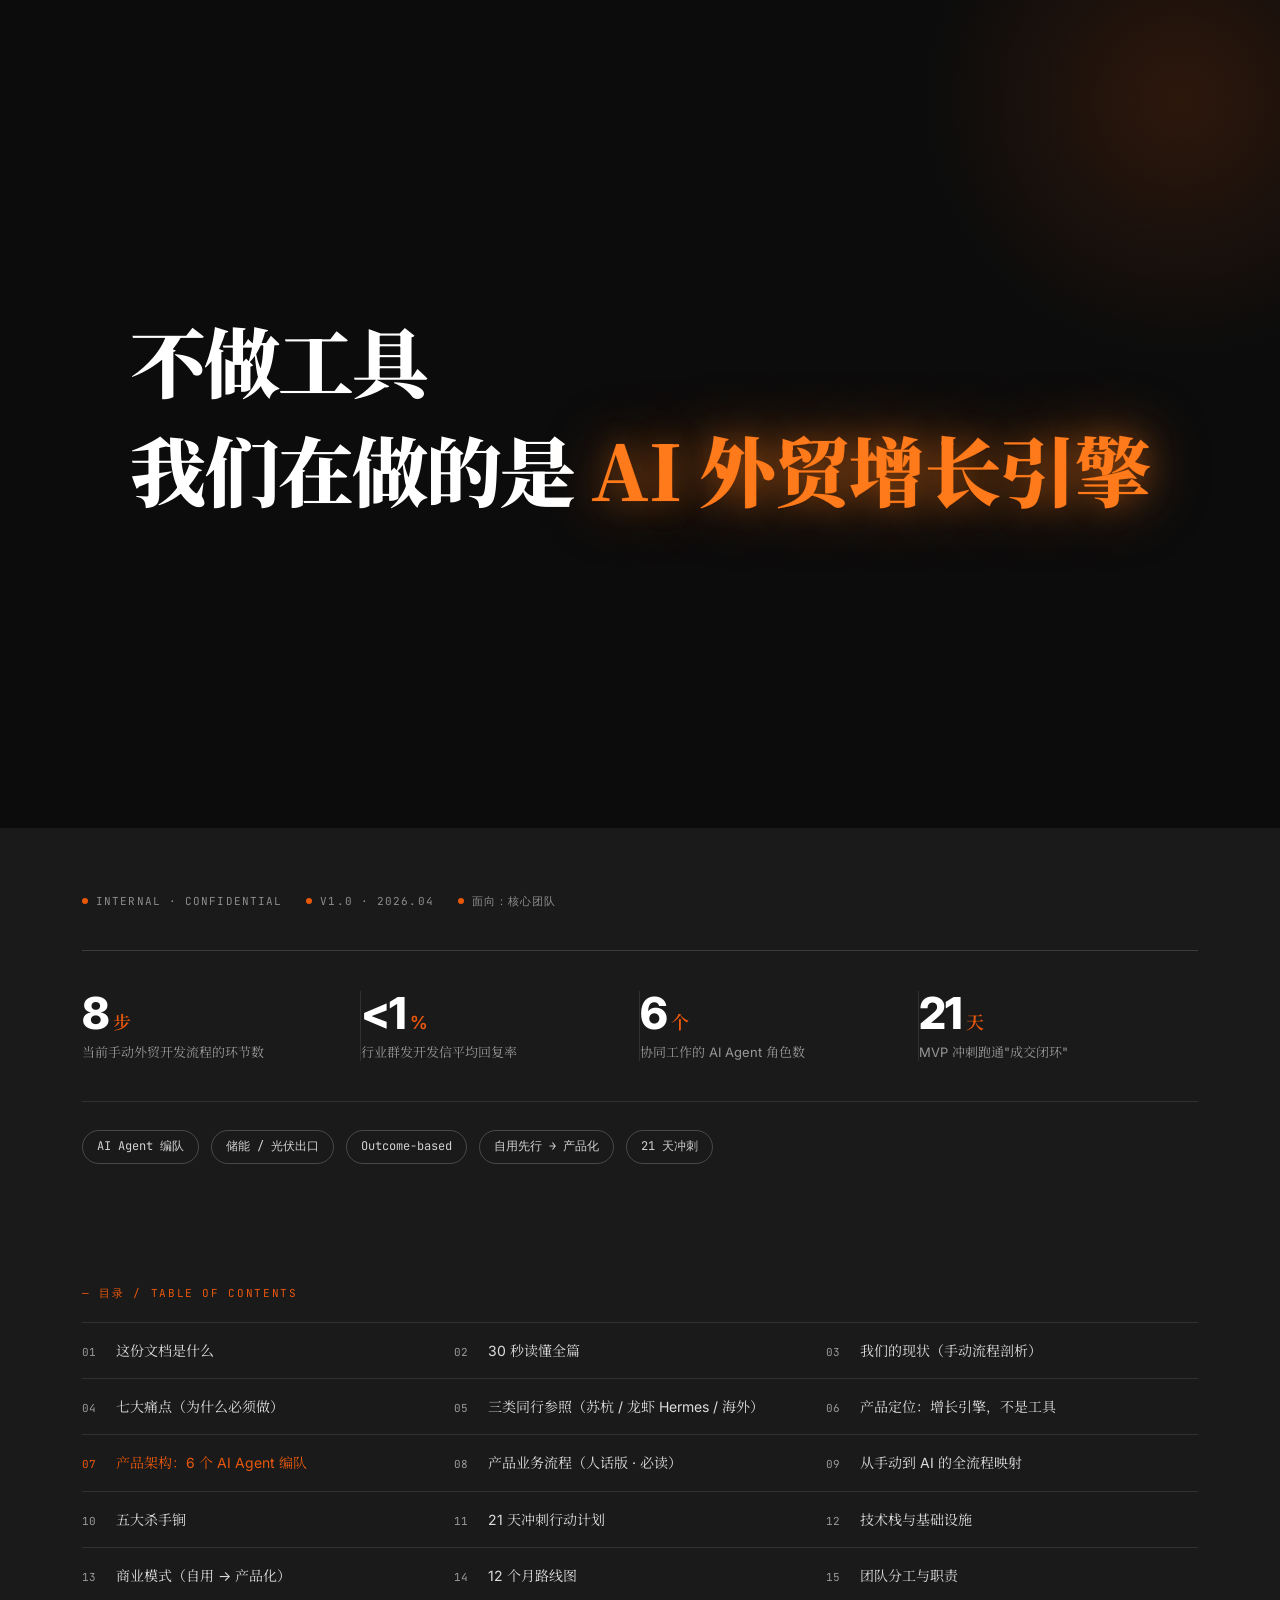
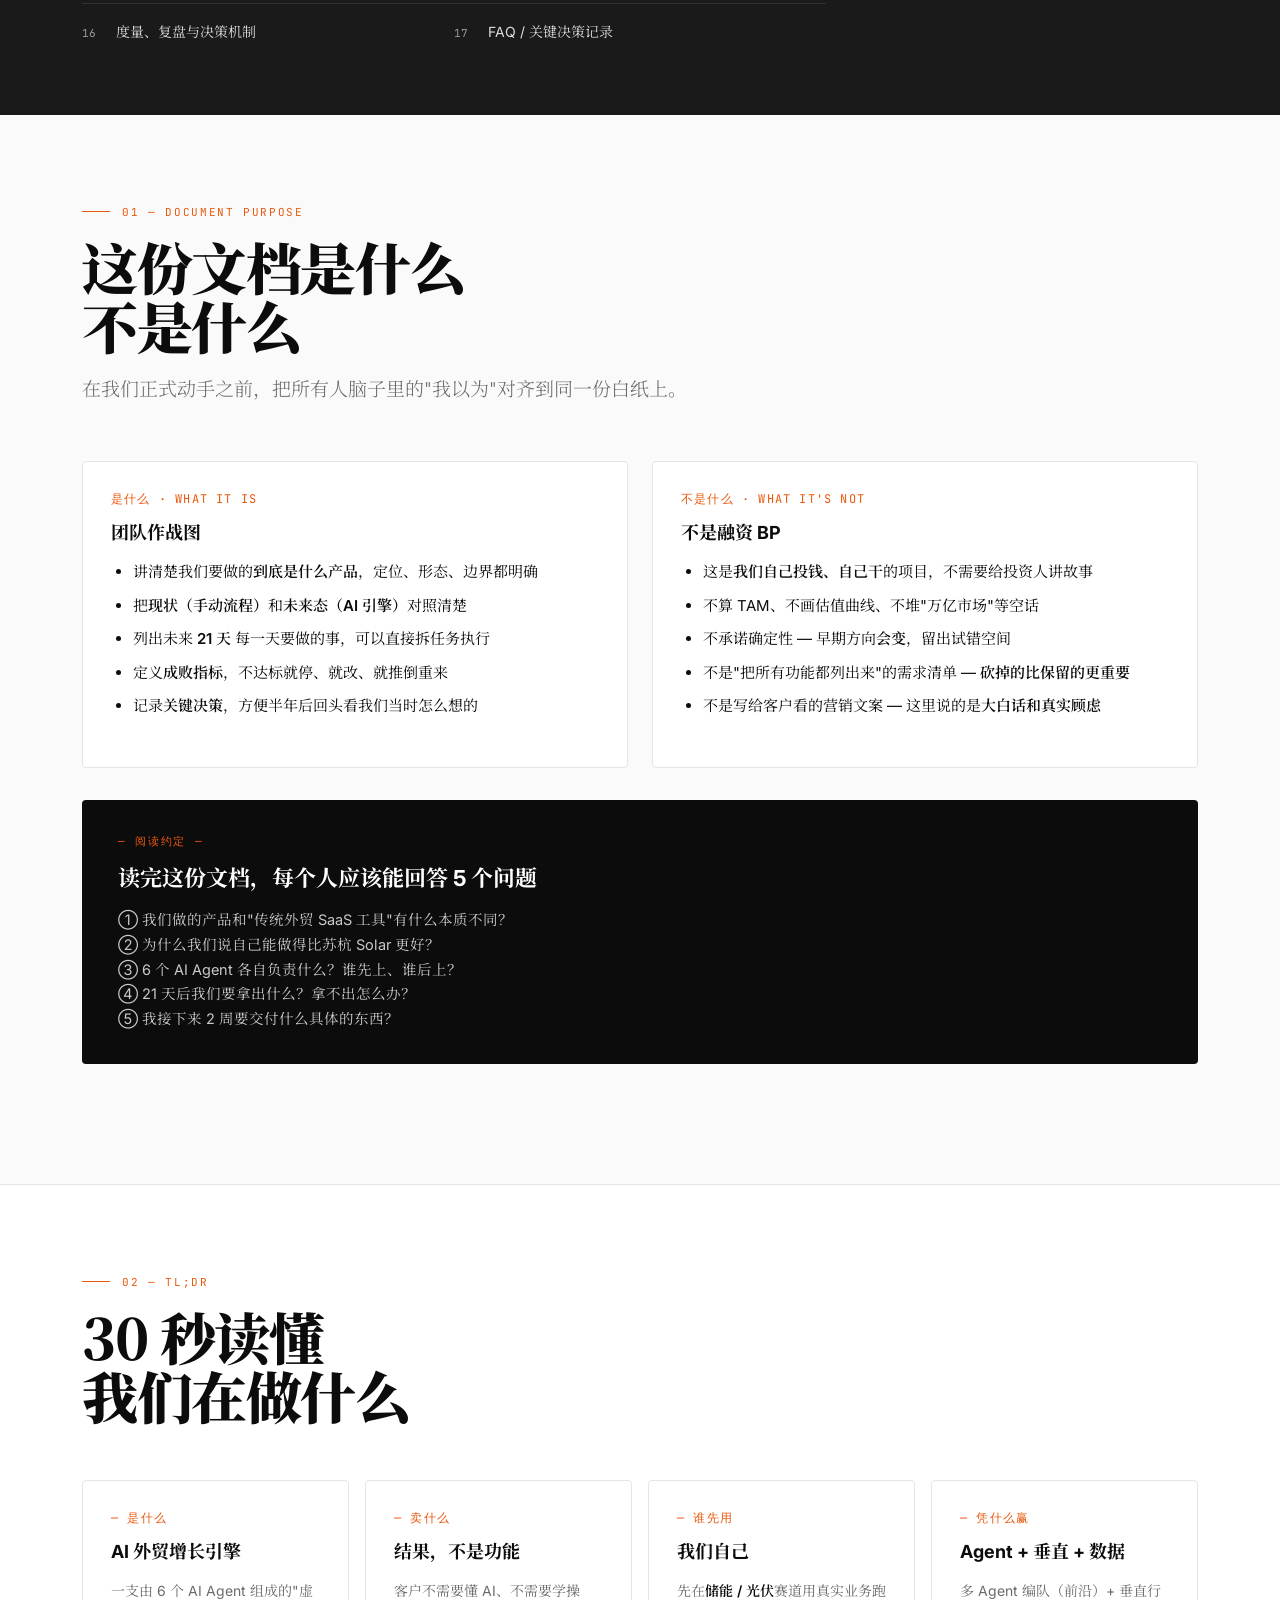
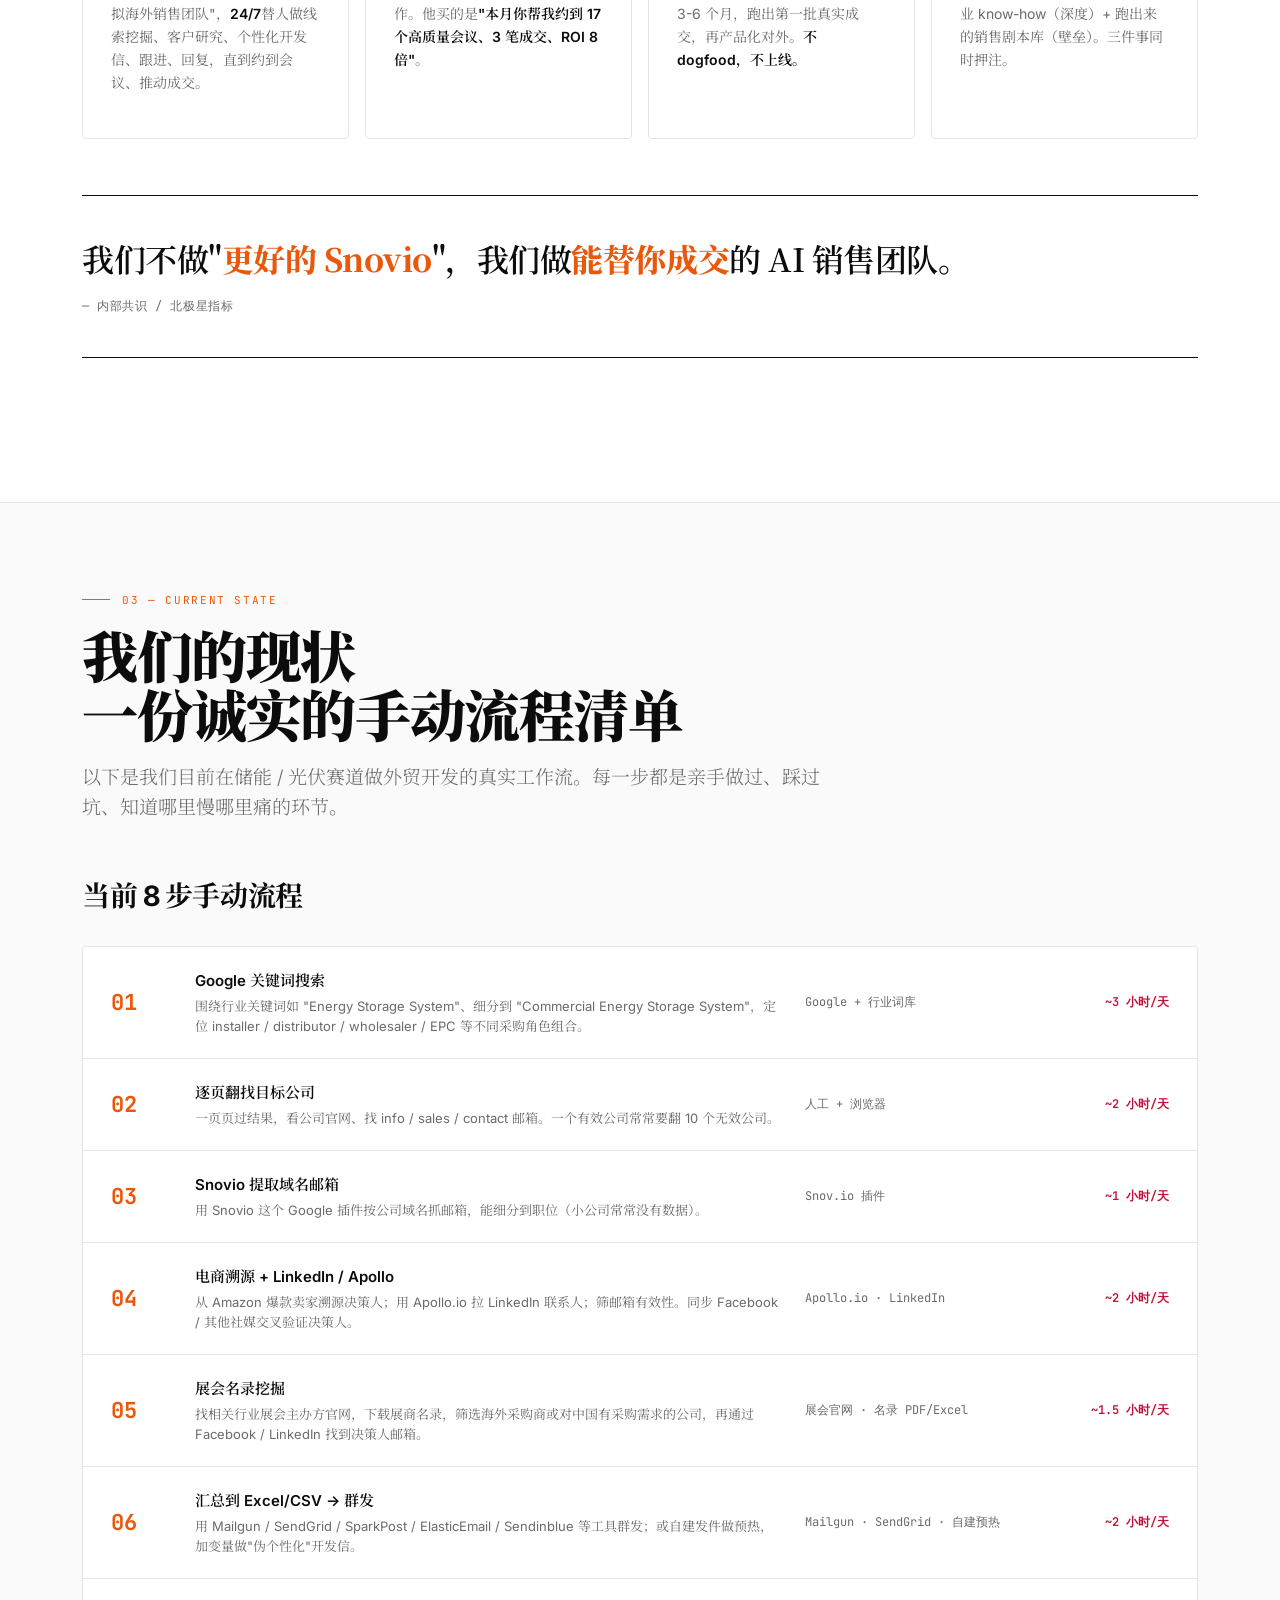
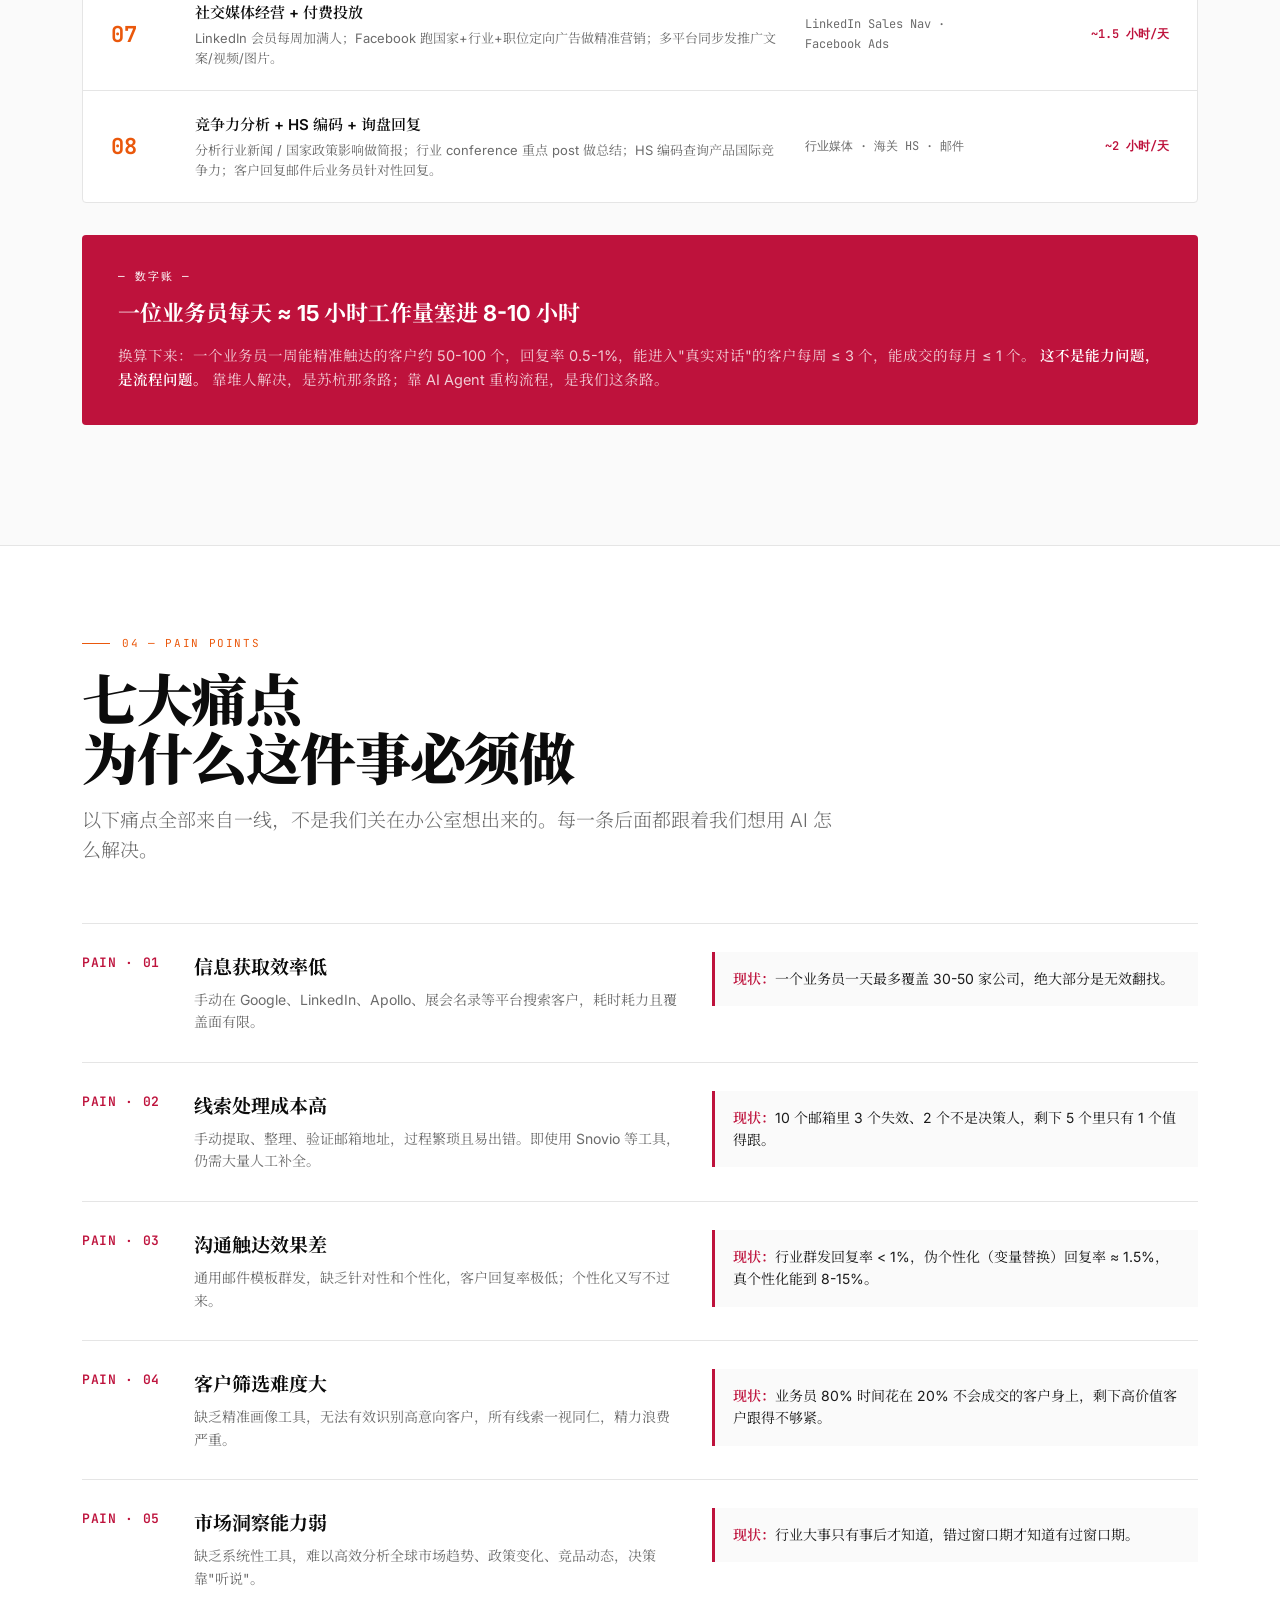
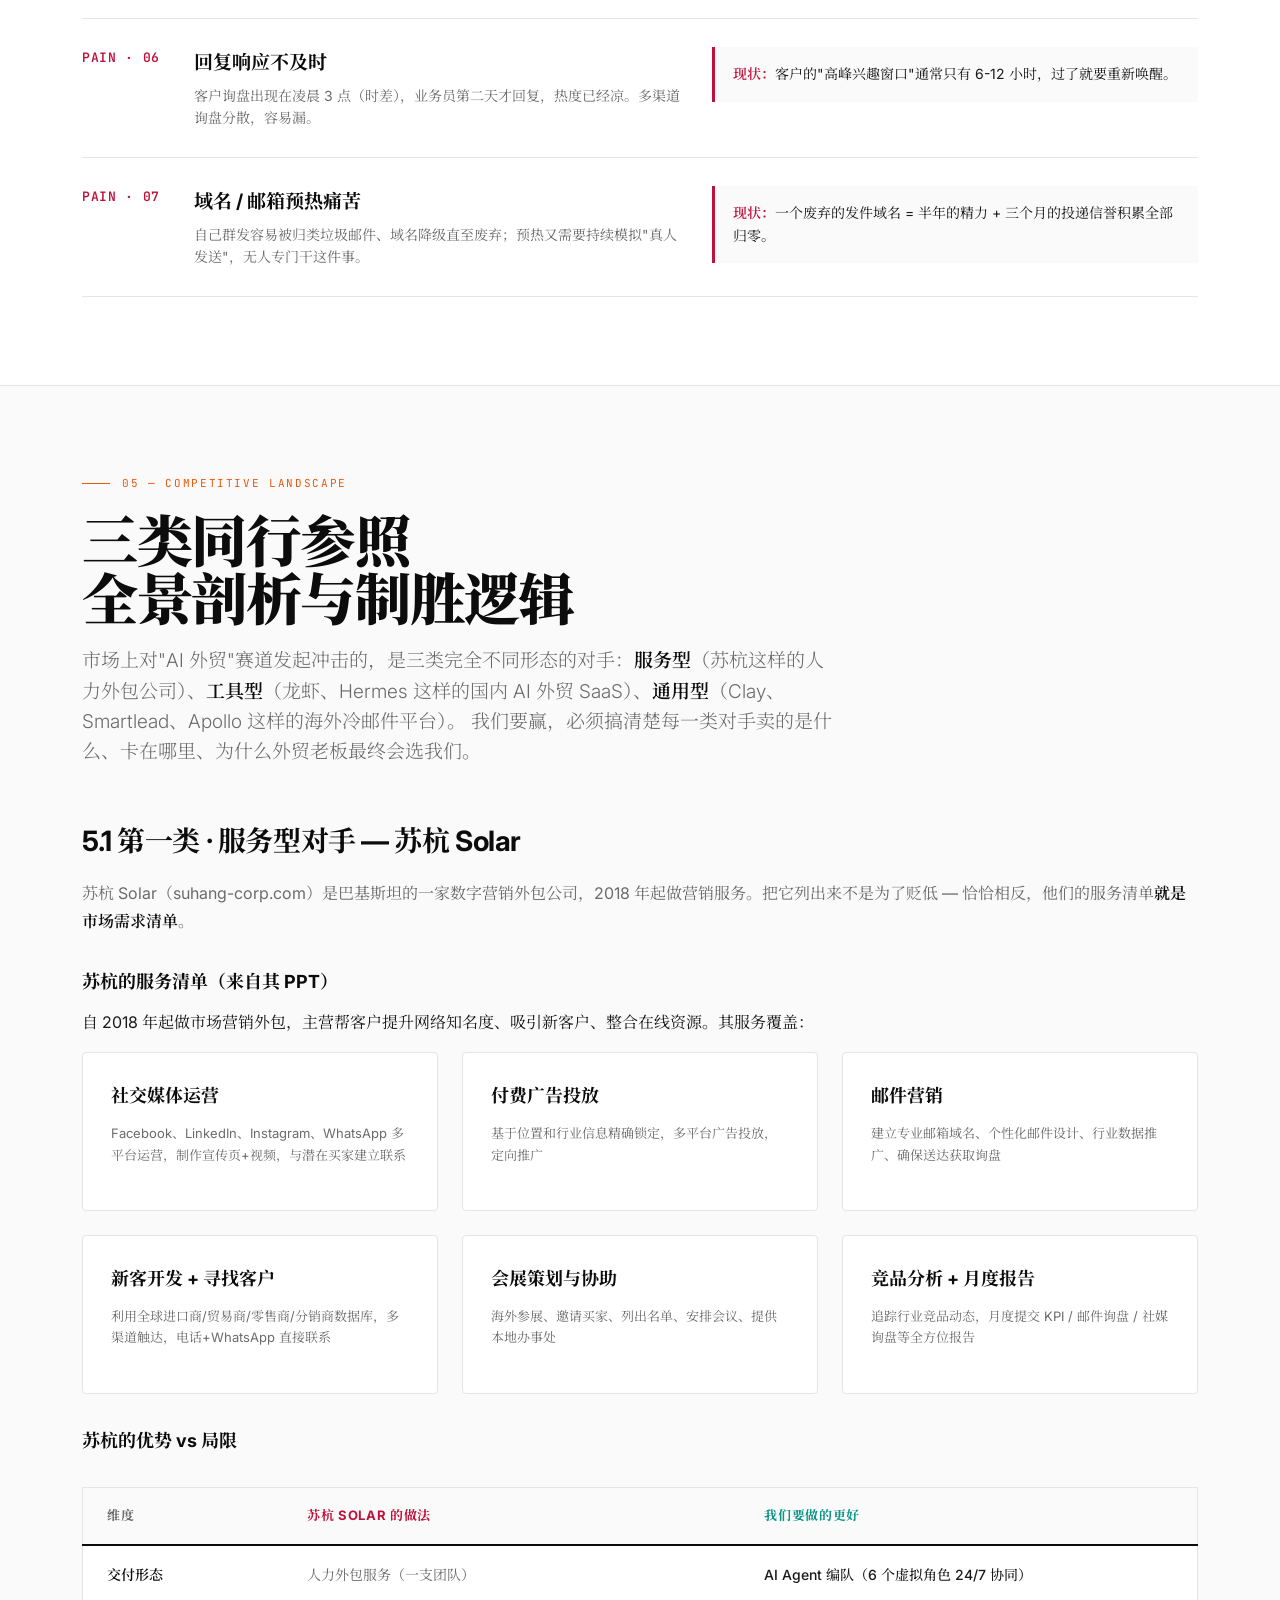
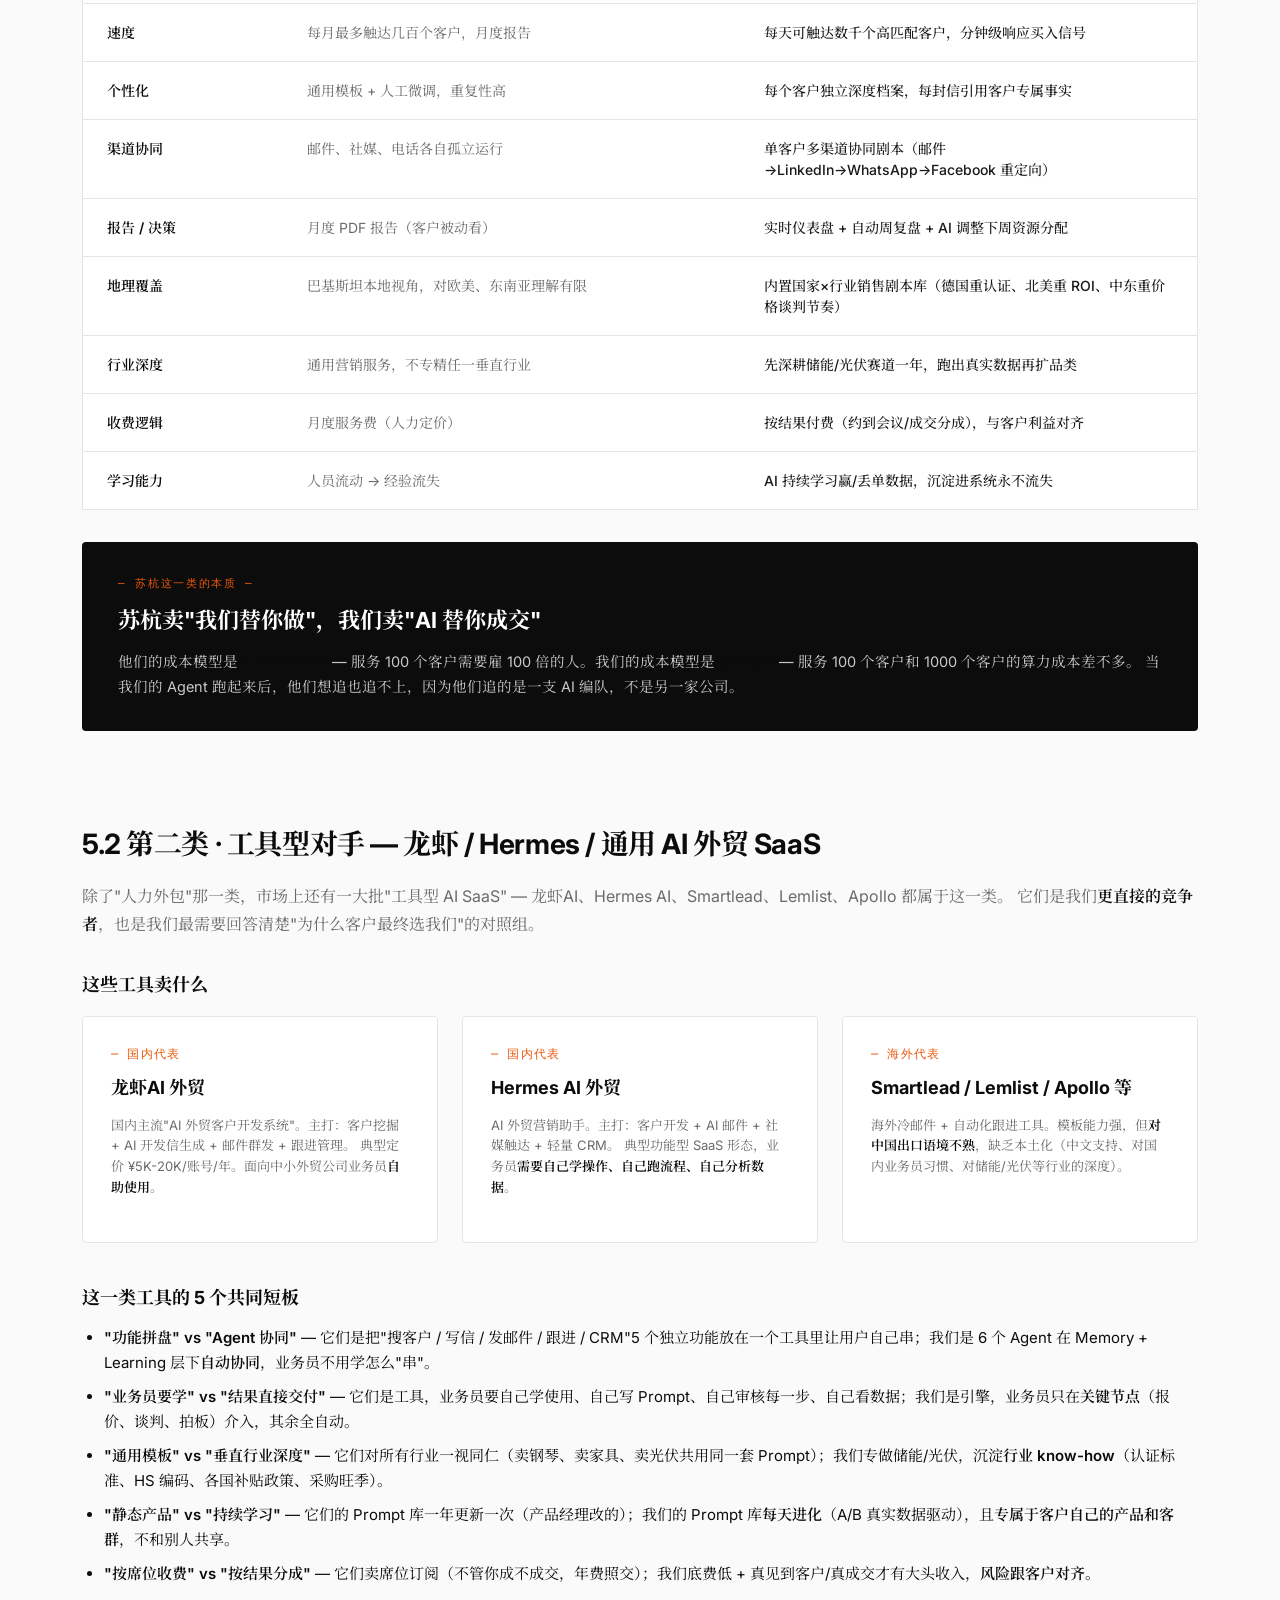
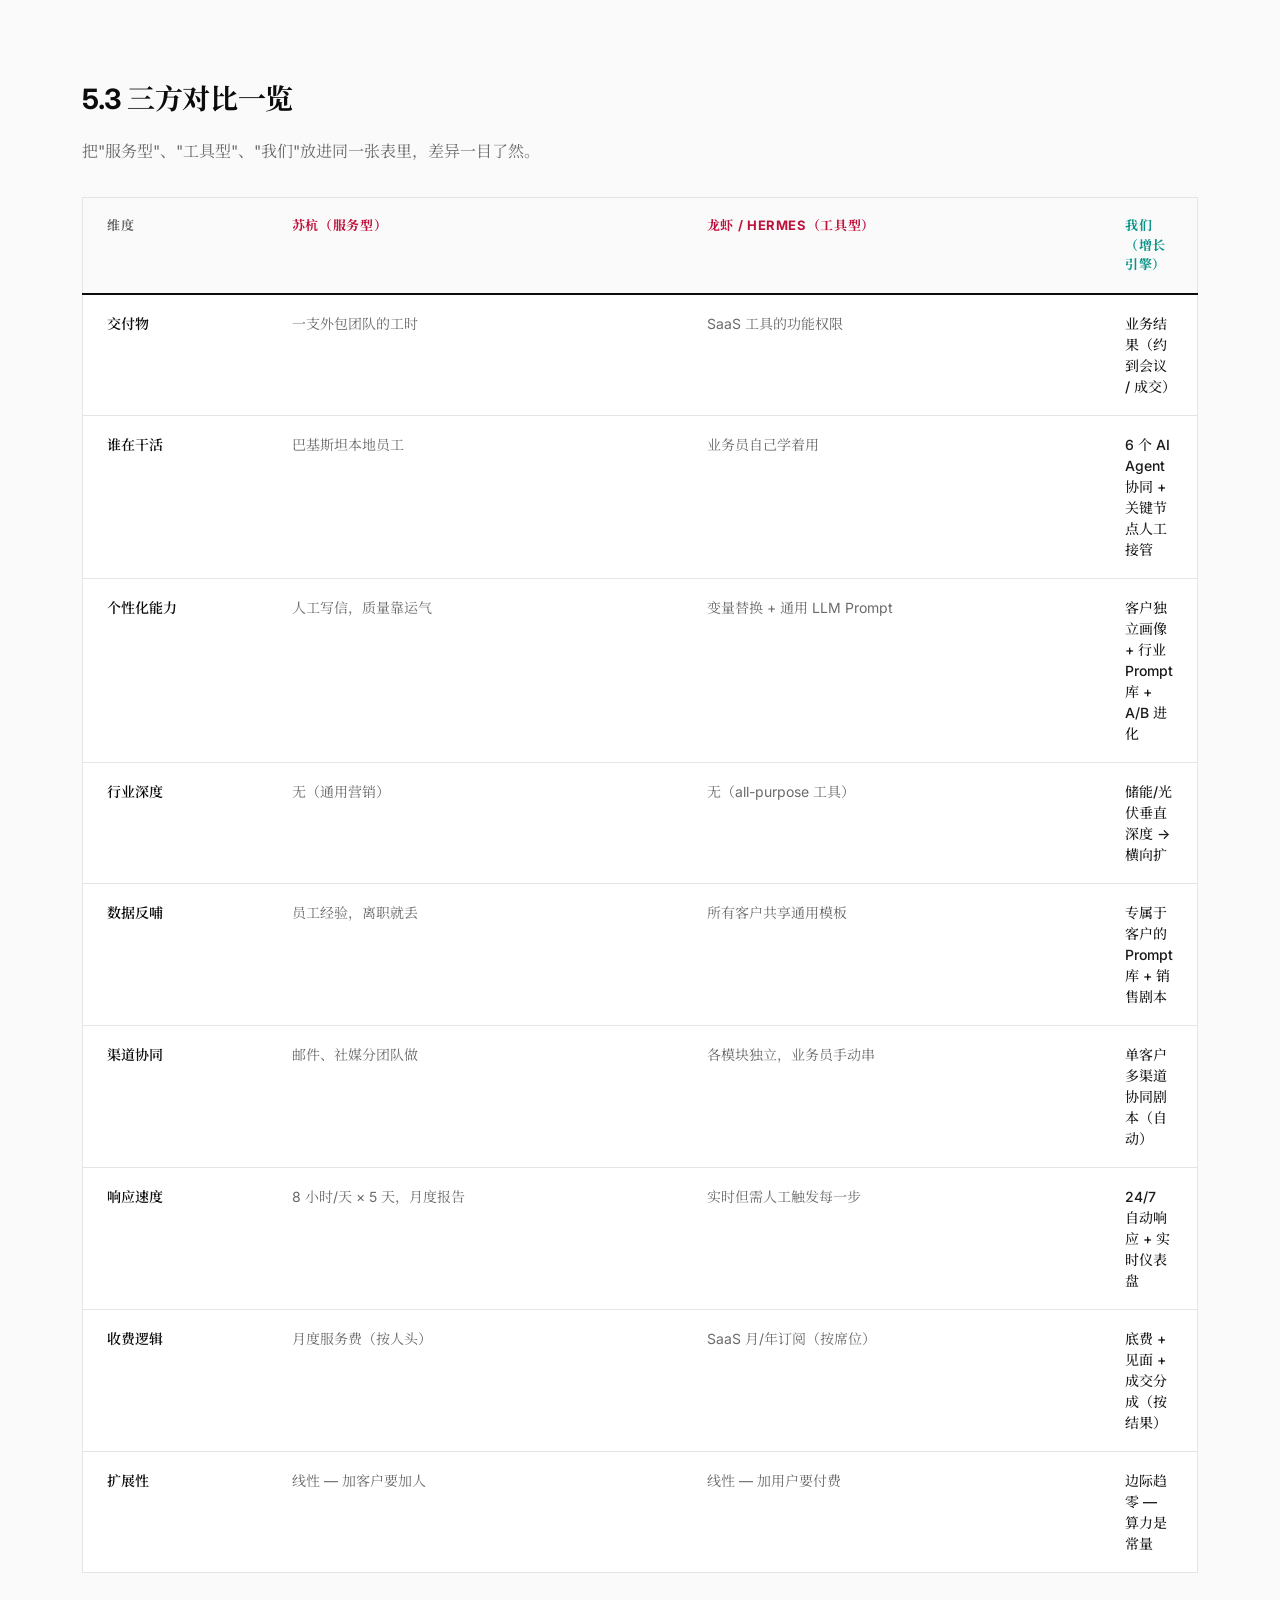
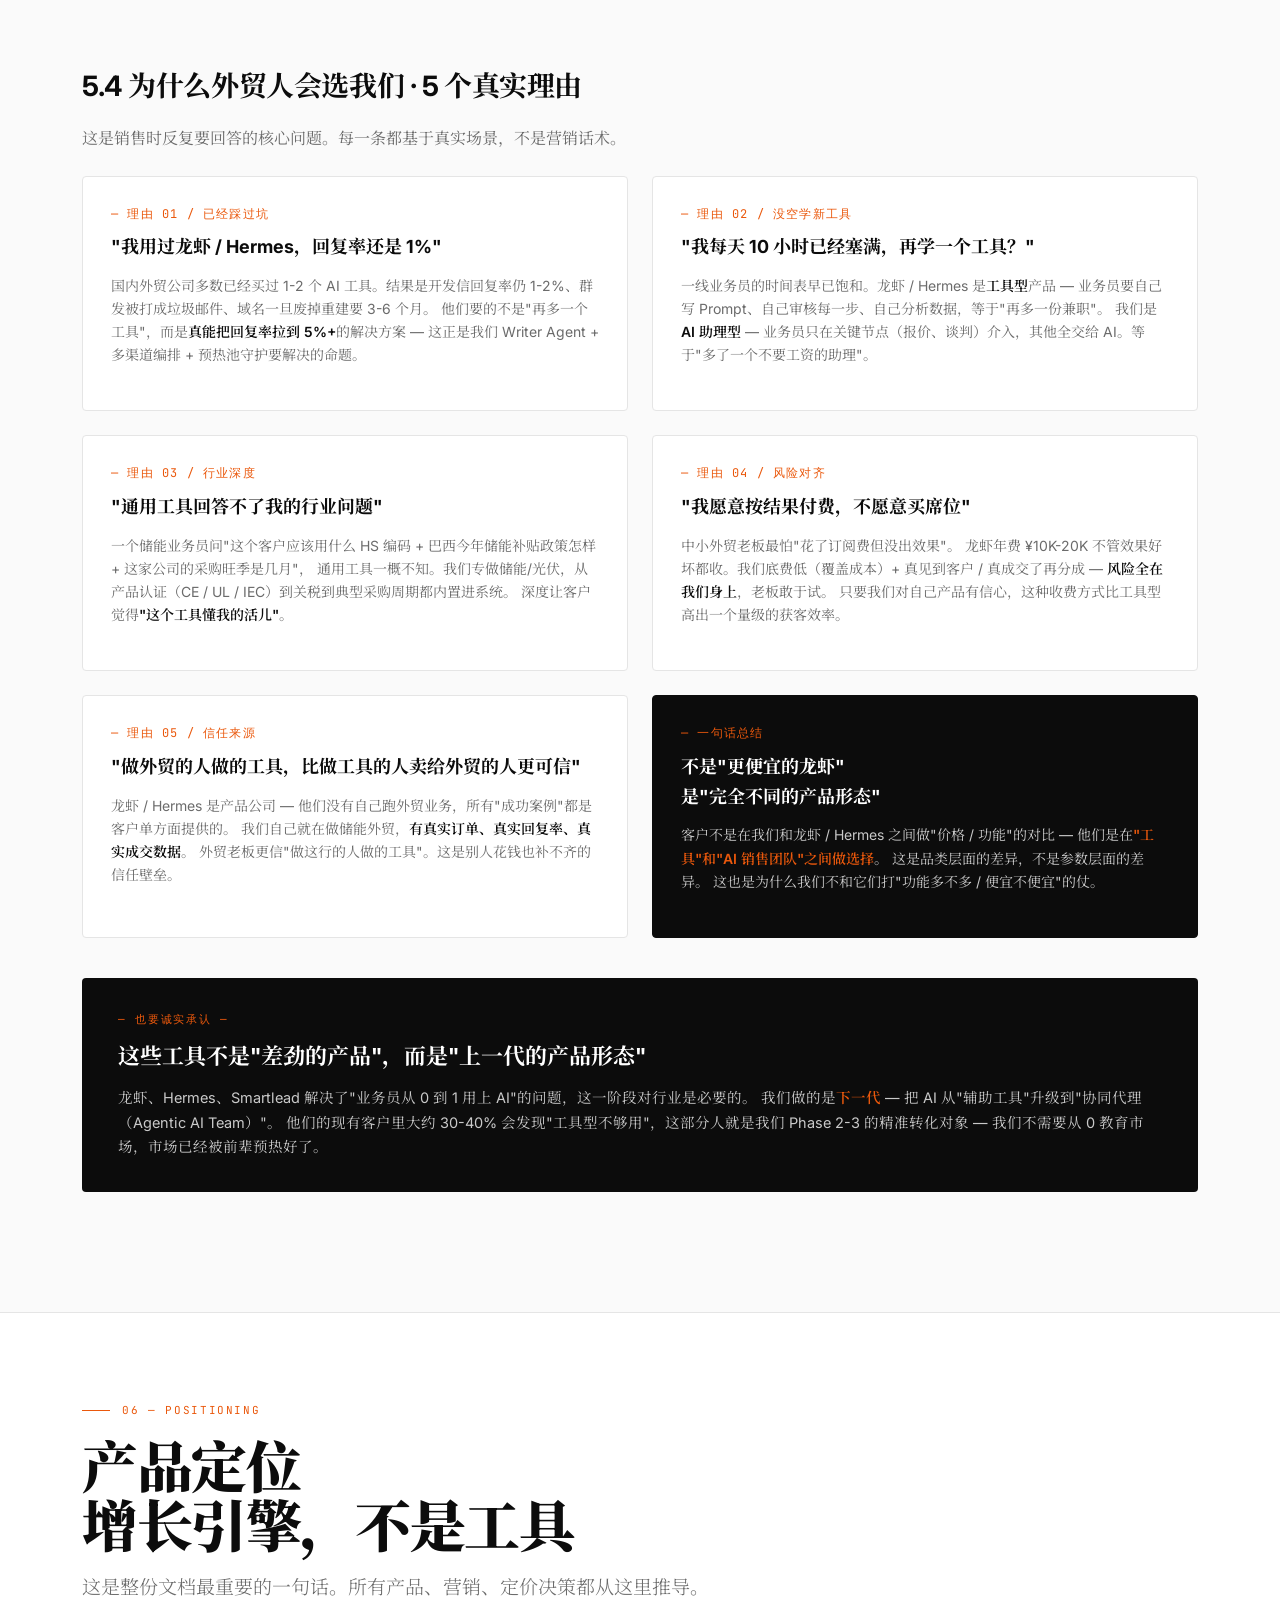
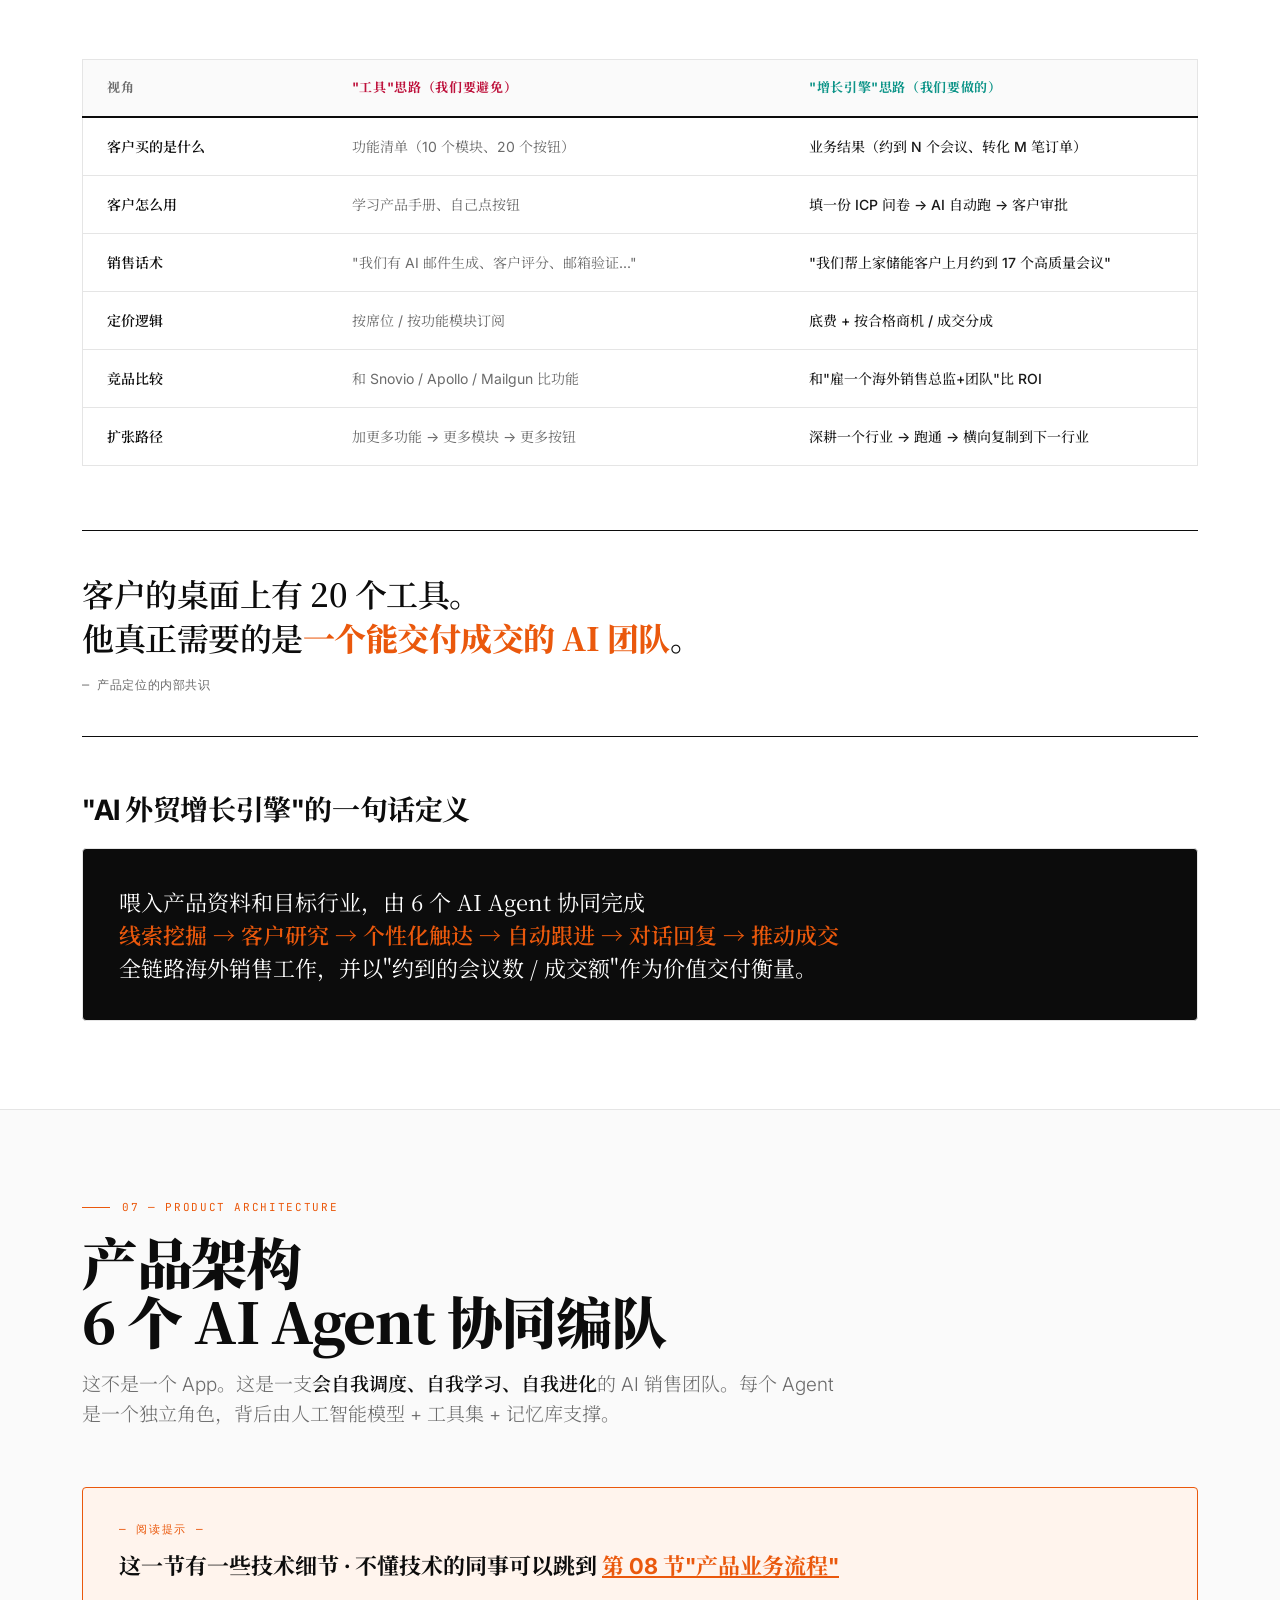
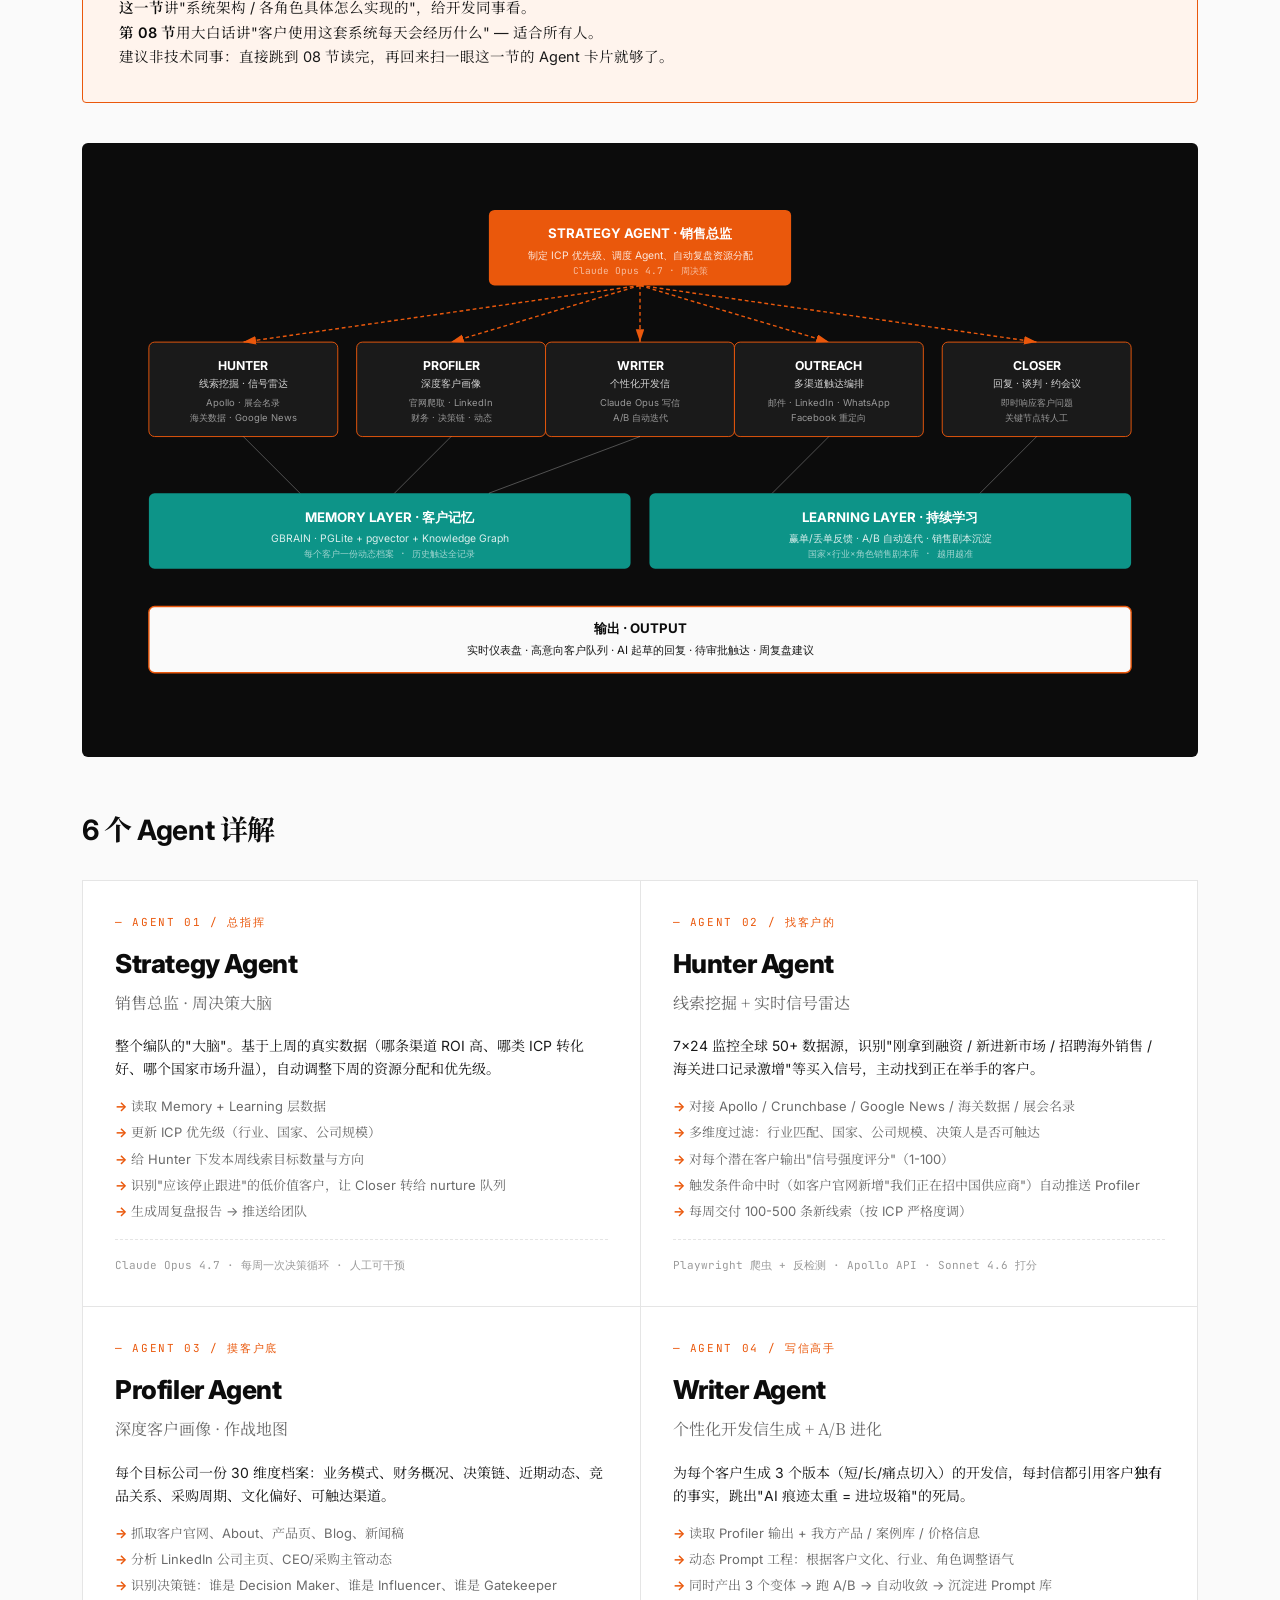
==== commit 958ca2a9: "feat: add section 08 业务流程（人话版）+ 简约 hero + TOC 跳转修复 - 新增 Section 08: 产品业务流程（用大白话讲清楚 AI 怎么帮你工作）   · 第 " ====
--- a/index.html
+++ b/index.html
@@ -66,15 +66,16 @@
       <a class="toc-item" href="#s5"><span class="toc-item-num">05</span>三类同行参照（苏杭 / 龙虾 Hermes / 海外）</a>
       <a class="toc-item" href="#s6"><span class="toc-item-num">06</span>产品定位：增长引擎，不是工具</a>
       <a class="toc-item" href="#s7"><span class="toc-item-num">07</span>产品架构：6 个 AI Agent 编队</a>
-      <a class="toc-item" href="#s8"><span class="toc-item-num">08</span>从手动到 AI 的全流程映射</a>
-      <a class="toc-item" href="#s9"><span class="toc-item-num">09</span>五大杀手锏</a>
-      <a class="toc-item" href="#s10"><span class="toc-item-num">10</span>21 天冲刺行动计划</a>
-      <a class="toc-item" href="#s11"><span class="toc-item-num">11</span>技术栈与基础设施</a>
-      <a class="toc-item" href="#s12"><span class="toc-item-num">12</span>商业模式（自用 → 产品化）</a>
-      <a class="toc-item" href="#s13"><span class="toc-item-num">13</span>12 个月路线图</a>
-      <a class="toc-item" href="#s14"><span class="toc-item-num">14</span>团队分工与职责</a>
-      <a class="toc-item" href="#s15"><span class="toc-item-num">15</span>度量、复盘与决策机制</a>
-      <a class="toc-item" href="#s16"><span class="toc-item-num">16</span>FAQ / 关键决策记录</a>
+      <a class="toc-item" href="#s8"><span class="toc-item-num">08</span>产品业务流程（人话版 · 必读）</a>
+      <a class="toc-item" href="#s9"><span class="toc-item-num">09</span>从手动到 AI 的全流程映射</a>
+      <a class="toc-item" href="#s10"><span class="toc-item-num">10</span>五大杀手锏</a>
+      <a class="toc-item" href="#s11"><span class="toc-item-num">11</span>21 天冲刺行动计划</a>
+      <a class="toc-item" href="#s12"><span class="toc-item-num">12</span>技术栈与基础设施</a>
+      <a class="toc-item" href="#s13"><span class="toc-item-num">13</span>商业模式（自用 → 产品化）</a>
+      <a class="toc-item" href="#s14"><span class="toc-item-num">14</span>12 个月路线图</a>
+      <a class="toc-item" href="#s15"><span class="toc-item-num">15</span>团队分工与职责</a>
+      <a class="toc-item" href="#s16"><span class="toc-item-num">16</span>度量、复盘与决策机制</a>
+      <a class="toc-item" href="#s17"><span class="toc-item-num">17</span>FAQ / 关键决策记录</a>
     </div>
   </div>
 </nav>
@@ -744,7 +745,17 @@
       <div class="section-tag">07 — Product Architecture</div>
       <h2>产品架构<br />6 个 AI Agent 协同编队</h2>
       <p class="lead">
-        这不是一个 App。这是一支<strong>会自我调度、自我学习、自我进化</strong>的 AI 销售团队。每个 Agent 是一个独立角色，背后是 LLM + 工具集 + 记忆库。
+        这不是一个 App。这是一支<strong>会自我调度、自我学习、自我进化</strong>的 AI 销售团队。每个 Agent 是一个独立角色，背后由人工智能模型 + 工具集 + 记忆库支撑。
+      </p>
+    </div>
+
+    <div class="callout" style="background: var(--amber-soft); color: var(--ink); border: 1px solid var(--amber); margin-bottom: 40px;">
+      <span class="callout-tag" style="color: var(--amber);">— 阅读提示 —</span>
+      <h4 style="color: var(--ink);">这一节有一些技术细节 · 不懂技术的同事可以跳到 <a href="#s8" style="color: var(--amber); text-decoration: underline;">第 08 节"产品业务流程"</a></h4>
+      <p style="color: var(--ink-2);">
+        <strong>这一节</strong>讲"系统架构 / 各角色具体怎么实现的"，给开发同事看。<br>
+        <strong>第 08 节</strong>用大白话讲"客户使用这套系统每天会经历什么" — 适合所有人。<br>
+        建议非技术同事：直接跳到 08 节读完，再回来扫一眼这一节的 Agent 卡片就够了。
       </p>
     </div>
 
@@ -1098,11 +1109,317 @@
   </div>
 </section>
 
-<!-- ======================== 08 映射 ======================== -->
-<section id="s8" style="background: var(--paper);">
+<!-- ======================== 08 业务流程（人话版） ======================== -->
+<section id="s8">
   <div class="wrap">
     <div class="section-head">
-      <div class="section-tag">08 — Mapping</div>
+      <div class="section-tag">08 — How It Works</div>
+      <h2>产品业务流程<br />一个客户从陌生到成交的全过程</h2>
+      <p class="lead">
+        前面几节讲了"我们做什么"和"用什么 AI Agent"，这一节讲<strong>"怎么用"</strong> —
+        不懂技术也能看懂，就用一个真实场景，把这套系统每天怎么帮你工作讲清楚。
+      </p>
+    </div>
+
+    <div class="callout" style="background: var(--amber-soft); color: var(--ink); border: 1px solid var(--amber); margin-bottom: 48px;">
+      <span class="callout-tag" style="color: var(--amber);">— 阅读这一节最重要的一件事 —</span>
+      <h4 style="color: var(--ink);">这套系统不是让你"学一个新软件"，而是让你"多一个不睡觉的销售助理"</h4>
+      <p style="color: var(--ink-2);">
+        你<strong>该做的事</strong>：决定打哪批客户、关键时刻拍板（报价、谈判）。<br>
+        AI <strong>该做的事</strong>：找客户、做调研、写信、发送、跟进、回复 — <strong>所有重复劳动</strong>。<br>
+        你的角色从"信封粘贴工"升级为"销售指挥官"。
+      </p>
+    </div>
+
+    <h3>第 0 步：首次配置（一次性 · 10-15 分钟）</h3>
+    <p class="body" style="color: var(--muted);">
+      在系统开始帮你打客户<strong>之前</strong>，先得告诉它"<strong>你是谁、你卖什么</strong>"。这一步只做一次，之后所有 campaign 都共享这份"产品大脑"。
+    </p>
+
+    <div class="grid-2" style="margin-top: 24px;">
+      <div class="card">
+        <div class="card-num">— 你需要提供 4 件事</div>
+        <h4>产品 + 公司基本盘</h4>
+        <ul style="font-size: 14px; line-height: 1.7;">
+          <li><strong>① 产品资料</strong> — 规格表 / 价格区间 / MOQ / 交期 / 认证（CE / UL / IEC 等）</li>
+          <li><strong>② 客户案例</strong> — 已成交的代表性客户（哪些公司用过、规模、效果）</li>
+          <li><strong>③ 差异化卖点</strong> — 和竞品比的优势（如"交期短 30 天"、"本地售后"、"5 年保修"）</li>
+          <li><strong>④ 公司基本盘</strong> — 官网、公司简介、规模、年限、团队</li>
+        </ul>
+      </div>
+      <div class="card" style="background: var(--bg);">
+        <div class="card-num">— 为什么这一步重要</div>
+        <h4>AI 写信永远基于"你的事实"</h4>
+        <ul style="font-size: 14px; line-height: 1.7;">
+          <li>AI 写每一封开发信时<strong>不会瞎编参数</strong>，所有数据都从这份资料里抓</li>
+          <li>之后每次新打 campaign，AI 会<strong>自动嵌入</strong>产品资料和案例，不需要你重复告诉它</li>
+          <li>这份"产品大脑"会<strong>越用越完善</strong> — 新案例、新认证、新报价都可以随时补充</li>
+          <li>万一业务员离职，这些<strong>知识资产留在系统里</strong>，不会随人流失</li>
+        </ul>
+      </div>
+    </div>
+
+    <div class="callout" style="background: var(--paper); color: var(--ink); border: 1px solid var(--border); margin-top: 24px;">
+      <span class="callout-tag" style="color: var(--amber);">— 给非技术同事的类比 —</span>
+      <h4 style="color: var(--ink);">就像招进一个新销售，你要先给他做产品培训</h4>
+      <p style="color: var(--ink-2);">
+        AI 也一样。第 0 步就是给 AI"做产品培训" — 把产品手册、价格表、客户案例、公司差异化讲清楚一次。<br>
+        之后每次打 campaign，AI 已经"上岗了"，你只需要告诉它"这次打哪批客户"，它自己会把培训过的产品知识用上。
+      </p>
+    </div>
+
+    <h3 style="margin-top: 80px;">配置完了之后 · 7 步循环工作流</h3>
+    <p class="body" style="color: var(--muted);">
+      第 0 步只做一次。下面这 7 步是<strong>每次打一批客户都会循环跑一遍</strong>的标准流程。
+      假设今天我们要打"巴基斯坦商业储能"市场，目标客户是当地的安装商和分销商 — 下面是从输入指令到约到第一次见面，整个流程的真实演绎：
+    </p>
+
+    <div class="timeline" style="margin-top: 40px;">
+
+      <div class="tl-item">
+        <div class="tl-week">第 1 步 · 你做的事（5 分钟）</div>
+        <div class="tl-title">告诉系统要打谁</div>
+        <div class="tl-detail">
+          <strong>你</strong>：在系统里填一句话："要联系巴基斯坦做商业储能（10kWh-1MWh）的安装商和分销商，我们的卖点是交期短、价格好"。<br>
+          <strong>系统</strong>：理解了。开始干活。
+          <p style="margin-top: 12px; padding: 10px 14px; background: var(--bg); border-left: 3px solid var(--amber); font-size: 13px;">
+            💡 不需要你提供客户名单。不需要你写邮件模板。这一步只要你<strong>说清楚"打谁"</strong>就够了。
+          </p>
+        </div>
+      </div>
+
+      <div class="tl-item">
+        <div class="tl-week">第 2 步 · AI 自动做（10 分钟）</div>
+        <div class="tl-title">AI 帮你"全网找客户"</div>
+        <div class="tl-detail">
+          就像派出一个 24/7 不睡觉的实习生在全网找客户 — 但效率比 100 个实习生加起来还快。<br>
+          AI 会从行业数据库、LinkedIn、海外新闻、行业展会名录、招标公告里<strong>自动筛出 50-100 家匹配的公司</strong>，并按匹配度打分排序。
+          <p style="margin-top: 12px; padding: 10px 14px; background: var(--bg); border-left: 3px solid var(--amber); font-size: 13px;">
+            💡 重点不是"找得多"，是"找得准"。AI 会优先排出"刚拿到融资 / 刚发布招标 / 正在招新销售"这种<strong>有买入信号</strong>的公司 — 这种客户回复率最高。
+          </p>
+        </div>
+      </div>
+
+      <div class="tl-item">
+        <div class="tl-week">第 3 步 · AI 自动做（30 分钟）</div>
+        <div class="tl-title">为每家公司建一份"作战档案"</div>
+        <div class="tl-detail">
+          每家公司一份<strong>独立档案</strong>，包含 6 个关键信息：
+          <ul style="margin-top: 12px;">
+            <li><strong>这家公司是谁</strong> — 多少人、多少钱、做什么、卖给谁</li>
+            <li><strong>谁是决策人</strong> — CEO、采购总监、技术总监的名字 / 邮箱 / LinkedIn</li>
+            <li><strong>他们最近在干什么</strong> — 拿了项目？融了资？换了供应商？</li>
+            <li><strong>他们的痛点</strong> — 当前供应商有什么问题？我们能帮他们解决什么？</li>
+            <li><strong>沟通偏好</strong> — 喜欢长邮件还是短消息？什么时间回邮件？</li>
+            <li><strong>意向分</strong> — AI 给的"值得投入精力的程度"打分（1-100）</li>
+          </ul>
+          <p style="margin-top: 12px; padding: 10px 14px; background: var(--bg); border-left: 3px solid var(--amber); font-size: 13px;">
+            💡 不是 Excel 表格 — 是像内部销售总监给业务员准备的"作战 brief"。<strong>你打开就知道这家客户该怎么聊。</strong>
+          </p>
+        </div>
+      </div>
+
+      <div class="tl-item">
+        <div class="tl-week">第 4 步 · AI 自动做（5 分钟）</div>
+        <div class="tl-title">AI 给每家公司写定制开发信</div>
+        <div class="tl-detail">
+          关键差异：<strong>不是模板，是定制</strong>。每封信都引用客户独有的事实，让客户读起来感觉"是认真研究过我们才写的"。
+          <p style="margin-top: 16px;">举个具体例子，对比一下：</p>
+          <table class="vs-table" style="margin-top: 8px;">
+            <thead>
+              <tr>
+                <th style="color: var(--rose) !important; width: 50%;">❌ 传统模板群发（回复率 1%）</th>
+                <th style="color: var(--teal) !important; width: 50%;">✅ AI 定制开发信（回复率 5-15%）</th>
+              </tr>
+            </thead>
+            <tbody>
+              <tr>
+                <td class="col-them" style="font-style: italic; line-height: 1.6;">
+                  Dear Sir/Madam,<br><br>
+                  We are a leading manufacturer of energy storage systems in China. We offer competitive prices and reliable quality. Looking forward to your reply.<br><br>
+                  Best regards
+                </td>
+                <td class="col-us" style="font-style: italic; line-height: 1.6;">
+                  Hi Ali,<br><br>
+                  看到 Solar Edge 上月在 Karachi 中标的 12MWh 项目恭喜 — 我注意到你们目前用的是 BYD 的方案。<br><br>
+                  我们同等容量的 LFP 储能系统<strong>交期能短 30 天 + 提供巴基斯坦本地售后</strong>，正好能解决你们之前 LinkedIn 上提到的"交付周期太长"的痛点。<br><br>
+                  附上 Karachi 项目的参考方案 PDF，方便你给团队过目。下周想找你聊 15 分钟，时间你定？<br><br>
+                  Wei
+                </td>
+              </tr>
+            </tbody>
+          </table>
+          <p style="margin-top: 12px; padding: 10px 14px; background: var(--bg); border-left: 3px solid var(--amber); font-size: 13px;">
+            💡 关键不是"AI 多聪明"，是 AI 把<strong>第 3 步建好的档案</strong>用进了信里 — 客户名字、客户上月的项目、客户用过的供应商、客户的痛点 — 都是真事。
+          </p>
+        </div>
+      </div>
+
+      <div class="tl-item">
+        <div class="tl-week">第 5 步 · 你做的事（30 秒/封）</div>
+        <div class="tl-title">扫一眼，点"发送"</div>
+        <div class="tl-detail">
+          AI 写完每封信会推给你审批。你的工作很简单：
+          <ul style="margin-top: 12px;">
+            <li>👍 觉得能发 → 点"发送"</li>
+            <li>✏️ 想改一下 → 直接编辑后发送（AI 会学习你的修改风格）</li>
+            <li>❌ 这家客户不想要 → 点"弃用"，AI 不再处理</li>
+          </ul>
+          <p style="margin-top: 12px; padding: 10px 14px; background: var(--bg); border-left: 3px solid var(--amber); font-size: 13px;">
+            💡 这一步是<strong>"人始终在控制"的关键</strong>。AI 不擅自发邮件，不擅自联系客户。每一封信都有你的最终拍板。
+          </p>
+        </div>
+      </div>
+
+      <div class="tl-item">
+        <div class="tl-week">第 6 步 · AI 自动做（持续 14 天）</div>
+        <div class="tl-title">AI 自动跟进 + 切换渠道</div>
+        <div class="tl-detail">
+          客户没回首封信？AI 不会让线索"凉掉"。它会自动按节奏继续触达：
+          <ul style="margin-top: 12px;">
+            <li><strong>第 0 天</strong>：发出首封开发信</li>
+            <li><strong>第 5 天</strong>：客户没回 → AI 自动发跟进信（不同角度切入，不是简单 "Just following up"）</li>
+            <li><strong>第 10 天</strong>：还没回 → AI 切到 LinkedIn，发申请加好友 + 一句话私信</li>
+            <li><strong>第 14 天</strong>：还没回 → AI 把这个客户标为"低优先级"，转入培育队列</li>
+          </ul>
+          <p style="margin-top: 12px; padding: 10px 14px; background: var(--bg); border-left: 3px solid var(--amber); font-size: 13px;">
+            💡 全程<strong>不需要你管</strong>。你只在客户回复后才需要出现。
+          </p>
+        </div>
+      </div>
+
+      <div class="tl-item">
+        <div class="tl-week">第 7 步 · AI + 你（即时响应）</div>
+        <div class="tl-title">客户回复后，AI 立刻起草回复</div>
+        <div class="tl-detail">
+          客户凌晨 3 点（巴基斯坦时差）回了一封询价。<br>
+          <strong>传统做法</strong>：你第二天起床看到，热度已经凉了。<br>
+          <strong>我们的做法</strong>：AI 立刻分析意图（询价 / 索资料 / 谈认证 / 婉拒）+ 起草回复 + 推送给你审批。等你 8 点起床，回复已经准备好。
+
+          <p style="margin-top: 16px;">具体场景：</p>
+          <ul style="margin-top: 8px;">
+            <li>客户问<strong>"MOQ 是多少？交期多久？"</strong> → AI 直接答（这是常规问题，AI 自己能搞定）</li>
+            <li>客户问<strong>"500 套的报价能给多少？"</strong> → AI <strong>自动转给你</strong>（涉及报价，必须人审）</li>
+            <li>客户说<strong>"想下周开个 Zoom 会议"</strong> → AI 自动接 Calendly，<strong>时差自动算好</strong>，给客户 3 个时段选</li>
+            <li>客户<strong>30 天没动静</strong> → AI 自动进入培育队列（每月 1 次轻触达），不让你浪费精力</li>
+          </ul>
+          <p style="margin-top: 12px; padding: 10px 14px; background: var(--bg); border-left: 3px solid var(--amber); font-size: 13px;">
+            💡 你 30 秒决定"用这版回复" or "稍微改一下"，回复就发出去了 — 客户完全感觉不到你睡过觉。
+          </p>
+        </div>
+      </div>
+
+    </div>
+
+    <h3 style="margin-top: 64px;">你和 AI 的分工 · 一张表说清楚</h3>
+    <table class="vs-table">
+      <thead>
+        <tr>
+          <th style="width: 30%;">事项</th>
+          <th style="color: var(--ink) !important;">你做</th>
+          <th style="color: var(--amber) !important;">AI 做</th>
+        </tr>
+      </thead>
+      <tbody>
+        <tr>
+          <td class="col-key">决定打哪批客户（ICP）</td>
+          <td class="col-us">✓</td>
+          <td class="col-them">—</td>
+        </tr>
+        <tr>
+          <td class="col-key">在 LinkedIn / Google / 展会名录上找客户</td>
+          <td class="col-them">—</td>
+          <td class="col-us" style="color: var(--amber); font-weight: 600;">✓</td>
+        </tr>
+        <tr>
+          <td class="col-key">研究客户公司、找决策人邮箱</td>
+          <td class="col-them">—</td>
+          <td class="col-us" style="color: var(--amber); font-weight: 600;">✓</td>
+        </tr>
+        <tr>
+          <td class="col-key">写定制化开发信</td>
+          <td class="col-them">—</td>
+          <td class="col-us" style="color: var(--amber); font-weight: 600;">✓</td>
+        </tr>
+        <tr>
+          <td class="col-key">审批每一封信发不发</td>
+          <td class="col-us">✓</td>
+          <td class="col-them">—</td>
+        </tr>
+        <tr>
+          <td class="col-key">实际发送 + 自动跟进 + 切换渠道</td>
+          <td class="col-them">—</td>
+          <td class="col-us" style="color: var(--amber); font-weight: 600;">✓</td>
+        </tr>
+        <tr>
+          <td class="col-key">回答客户的"MOQ / 交期 / 认证"等常规问题</td>
+          <td class="col-them">—</td>
+          <td class="col-us" style="color: var(--amber); font-weight: 600;">✓</td>
+        </tr>
+        <tr>
+          <td class="col-key">报价、谈判、签合同</td>
+          <td class="col-us">✓</td>
+          <td class="col-them">—（AI 起草，你拍板）</td>
+        </tr>
+        <tr>
+          <td class="col-key">维系老客户、复购跟进</td>
+          <td class="col-us">✓</td>
+          <td class="col-them">—（AI 提醒你"该联系谁了"）</td>
+        </tr>
+        <tr>
+          <td class="col-key">总结复盘、调整策略</td>
+          <td class="col-us">✓</td>
+          <td class="col-them">—（AI 给数据，你做判断）</td>
+        </tr>
+      </tbody>
+    </table>
+
+    <h3 style="margin-top: 64px;">数字对比 · 一个业务员能干多少活</h3>
+
+    <div class="grid-3">
+      <div class="card" style="background: var(--bg); border-color: var(--rose);">
+        <div class="card-num" style="color: var(--rose);">— 传统人工</div>
+        <h4 style="margin-top:0;">一周覆盖 50-100 客户</h4>
+        <p style="font-size: 14px; color: var(--muted); line-height: 1.65;">
+          一个业务员一天 8-10 小时全部塞满，回复率 1%。<br>
+          一周能进入"真实对话"的客户 ≤ 3 个，能成交的每月 ≤ 1 个。
+        </p>
+      </div>
+      <div class="card" style="background: var(--bg); border-color: var(--amber-soft);">
+        <div class="card-num" style="color: var(--amber);">— 用了"工具型"AI（龙虾 / Hermes）</div>
+        <h4 style="margin-top:0;">一周覆盖 200-500 客户</h4>
+        <p style="font-size: 14px; color: var(--muted); line-height: 1.65;">
+          速度快了，但还是要业务员自己写 Prompt、审核每一步、看数据。<br>
+          回复率 1-2%（仍然是模板感太重）。
+        </p>
+      </div>
+      <div class="card" style="background: var(--ink); color: white; border-color: var(--ink);">
+        <div class="card-num" style="color: var(--amber);">— 用我们（AI 增长引擎）</div>
+        <h4 style="margin-top:0; color: white;">一周覆盖 500-1000 客户</h4>
+        <p style="font-size: 14px; color: rgba(255,255,255,0.78); line-height: 1.65;">
+          业务员只在<strong style="color: white;">"决定"</strong>和<strong style="color: white;">"关键节点"</strong>出现，其他全自动。<br>
+          回复率 5-15%（深度个性化），<strong style="color: var(--amber);">每周约到 3-10 个真实会议</strong>。
+        </p>
+      </div>
+    </div>
+
+    <div class="callout" style="margin-top: 48px;">
+      <span class="callout-tag">— 一句话总结这一节 —</span>
+      <h4>你只做"决定"，AI 做"动手"</h4>
+      <p>
+        业务员从"信封粘贴工"升级为"销售指挥官"。
+        从"一天发 50 封模板群发邮件"升级为"一天审批 50 封定制开发信 + 处理 5 个真实回复"。
+        <strong style="color: white;">同样的 8 小时，产出 10 倍。</strong>这就是我们卖给客户的核心价值。
+      </p>
+    </div>
+  </div>
+</section>
+
+<!-- ======================== 09 映射 ======================== -->
+<section id="s9" style="background: var(--paper);">
+  <div class="wrap">
+    <div class="section-head">
+      <div class="section-tag">09 — Mapping</div>
       <h2>从手动到 AI<br />全流程映射对照</h2>
       <p class="lead">
         把第 03 节列的 8 步手动流程，逐一映射到 6 个 Agent。这张表是"我们到底在替代什么"的最直白回答。
@@ -1192,10 +1509,10 @@
 </section>
 
 <!-- ======================== 09 杀手锏 ======================== -->
-<section id="s9">
+<section id="s10">
   <div class="wrap">
     <div class="section-head">
-      <div class="section-tag">09 — Differentiation</div>
+      <div class="section-tag">10 — Differentiation</div>
       <h2>五大杀手锏<br />比苏杭 / 11x / Clay 更前沿</h2>
       <p class="lead">
         市面上已有 11x.ai、Clay.com、Smartlead 等"AI BDR"工具，他们做得不差。但我们有 5 个他们没做或没法做的事 — 这些是我们的护城河起点。
@@ -1280,10 +1597,10 @@
 </section>
 
 <!-- ======================== 10 MVP ======================== -->
-<section id="s10" style="background: var(--paper);">
+<section id="s11" style="background: var(--paper);">
   <div class="wrap">
     <div class="section-head">
-      <div class="section-tag">10 — 21 Day Sprint</div>
+      <div class="section-tag">11 — 21 Day Sprint</div>
       <h2>21 天冲刺<br />跑通最小"成交闭环"</h2>
       <p class="lead">
         我们没有 12 周。产品落地窗口只有 <strong>3 个礼拜</strong>。这意味着所有"锦上添花"全砍，只保留一条命脉：
@@ -1401,10 +1718,10 @@
 </section>
 
 <!-- ======================== 11 技术栈 ======================== -->
-<section id="s11">
+<section id="s12">
   <div class="wrap">
     <div class="section-head">
-      <div class="section-tag">11 — Tech Stack</div>
+      <div class="section-tag">12 — Tech Stack</div>
       <h2>技术栈<br />前沿配前沿，但不为前沿而前沿</h2>
       <p class="lead">
         每一个选型背后都有一个理由。能用现成 API 不自建，能用托管服务不运维，能用最强 LLM 写信就不省。
@@ -1507,10 +1824,10 @@
 </section>
 
 <!-- ======================== 12 商业模式 ======================== -->
-<section id="s12" style="background: var(--paper);">
+<section id="s13" style="background: var(--paper);">
   <div class="wrap">
     <div class="section-head">
-      <div class="section-tag">12 — Business Model</div>
+      <div class="section-tag">13 — Business Model</div>
       <h2>商业模式<br />自用 → 内测 → 产品化的三段式</h2>
       <p class="lead">
         因为是自己投的项目，节奏可以慢。先把"产品 + 数据 + 案例"跑实，再考虑卖给谁、怎么卖。
@@ -1607,10 +1924,10 @@
 </section>
 
 <!-- ======================== 13 路线图 ======================== -->
-<section id="s13">
+<section id="s14">
   <div class="wrap">
     <div class="section-head">
-      <div class="section-tag">13 — 12 Month Roadmap</div>
+      <div class="section-tag">14 — 12 Month Roadmap</div>
       <h2>12 个月路线图<br />从 MVP 到品类引领者</h2>
       <p class="lead">
         每 3 个月一个明确的"形态升级"。每一阶段都有"可对外讲的成果"和"内部下一步钩子"。
@@ -1697,10 +2014,10 @@
 </section>
 
 <!-- ======================== 14 团队 ======================== -->
-<section id="s14" style="background: var(--paper);">
+<section id="s15" style="background: var(--paper);">
   <div class="wrap">
     <div class="section-head">
-      <div class="section-tag">14 — Roles & Responsibilities</div>
+      <div class="section-tag">15 — Roles & Responsibilities</div>
       <h2>团队分工<br />谁负责什么 · 怎么交接</h2>
       <p class="lead">
         早期不需要十几个人。MVP 阶段最理想 3-5 个人核心组合，每个人一专多能。下面列出的是<strong>角色</strong>，不是工位 — 一个人可以兼多个。
@@ -1786,10 +2103,10 @@
 </section>
 
 <!-- ======================== 15 度量 ======================== -->
-<section id="s15">
+<section id="s16">
   <div class="wrap">
     <div class="section-head">
-      <div class="section-tag">15 — Measurement</div>
+      <div class="section-tag">16 — Measurement</div>
       <h2>度量、复盘<br />与决策机制</h2>
       <p class="lead">
         没有数据不开会。所有决策必须基于数据，没数据就先去拿数据。下面是我们要持续盯着的指标和复盘流程。
@@ -1888,10 +2205,10 @@
 </section>
 
 <!-- ======================== 16 FAQ ======================== -->
-<section id="s16" style="background: var(--paper);">
+<section id="s17" style="background: var(--paper);">
   <div class="wrap">
     <div class="section-head">
-      <div class="section-tag">16 — FAQ</div>
+      <div class="section-tag">17 — FAQ</div>
       <h2>预想问题<br />和我们的真实回答</h2>
       <p class="lead">
         团队、朋友、第一批客户最可能问的问题。先在内部对齐答案，遇到时不慌。
